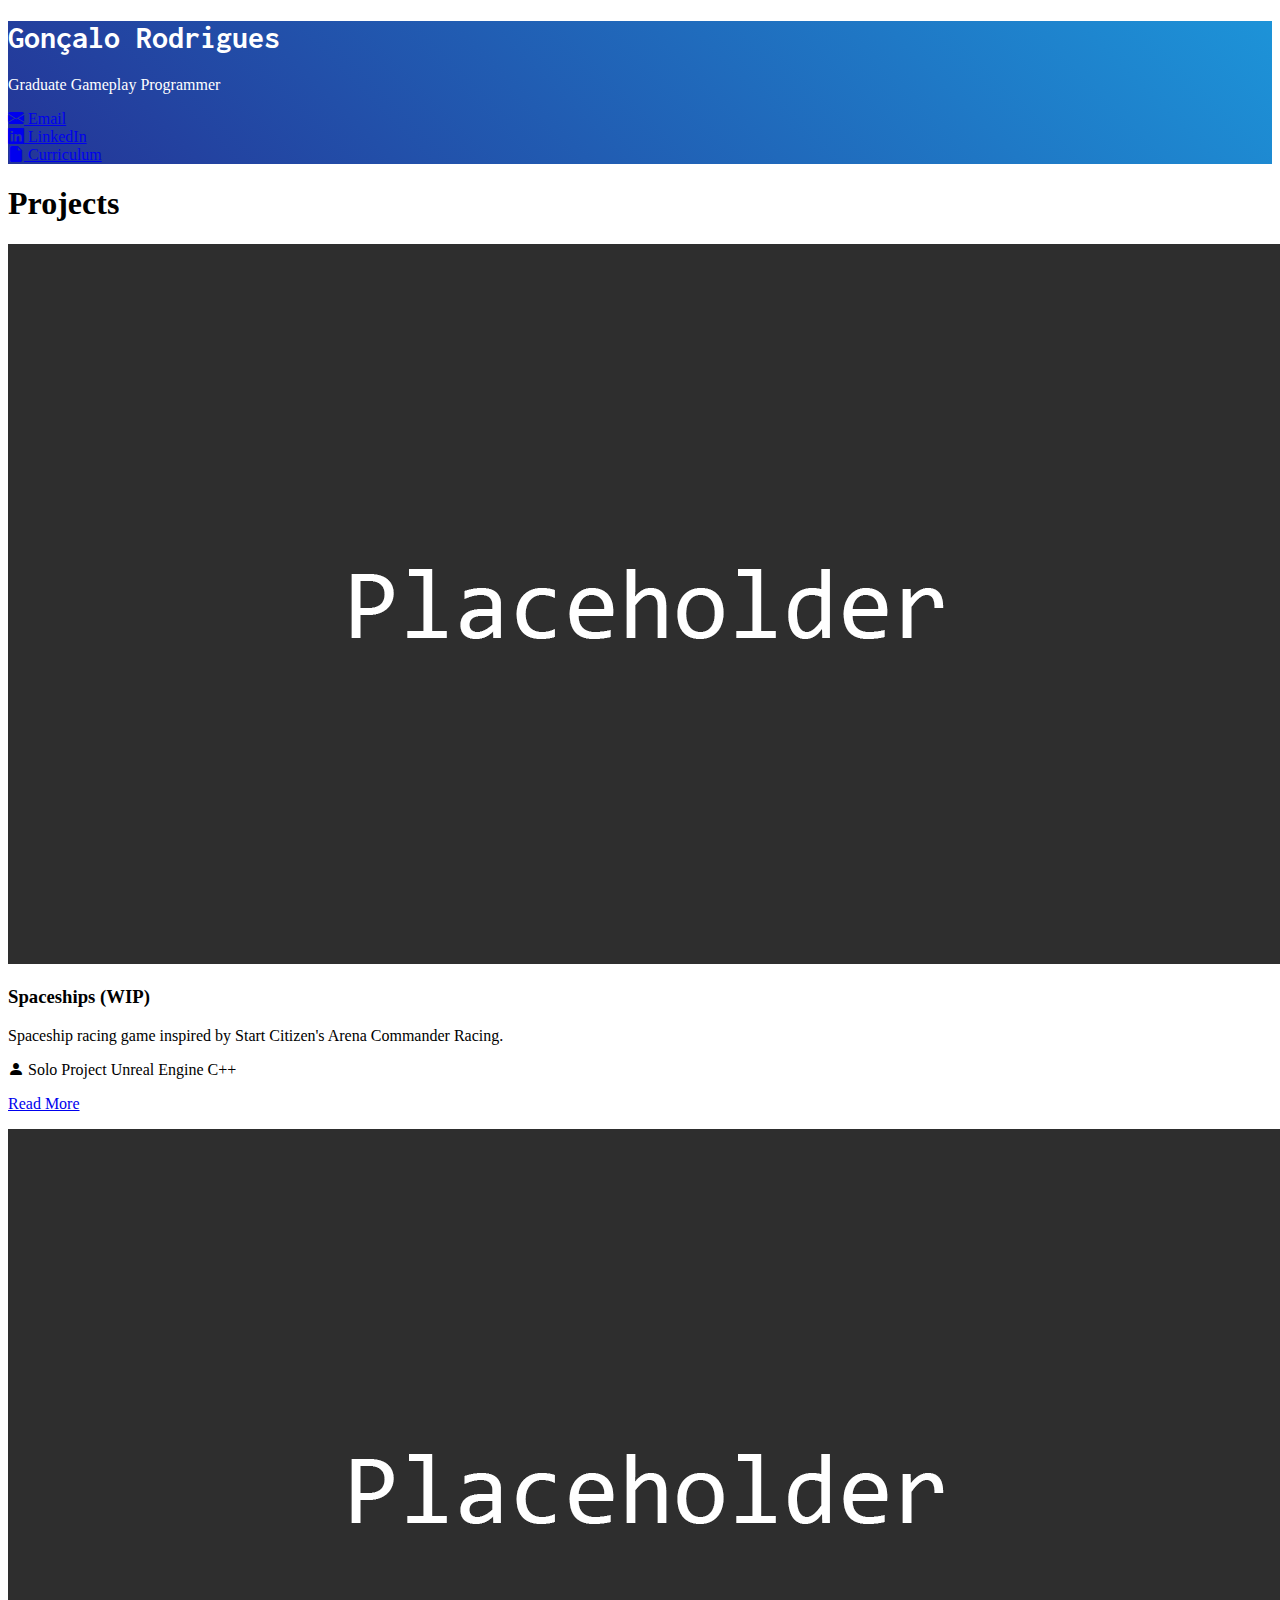
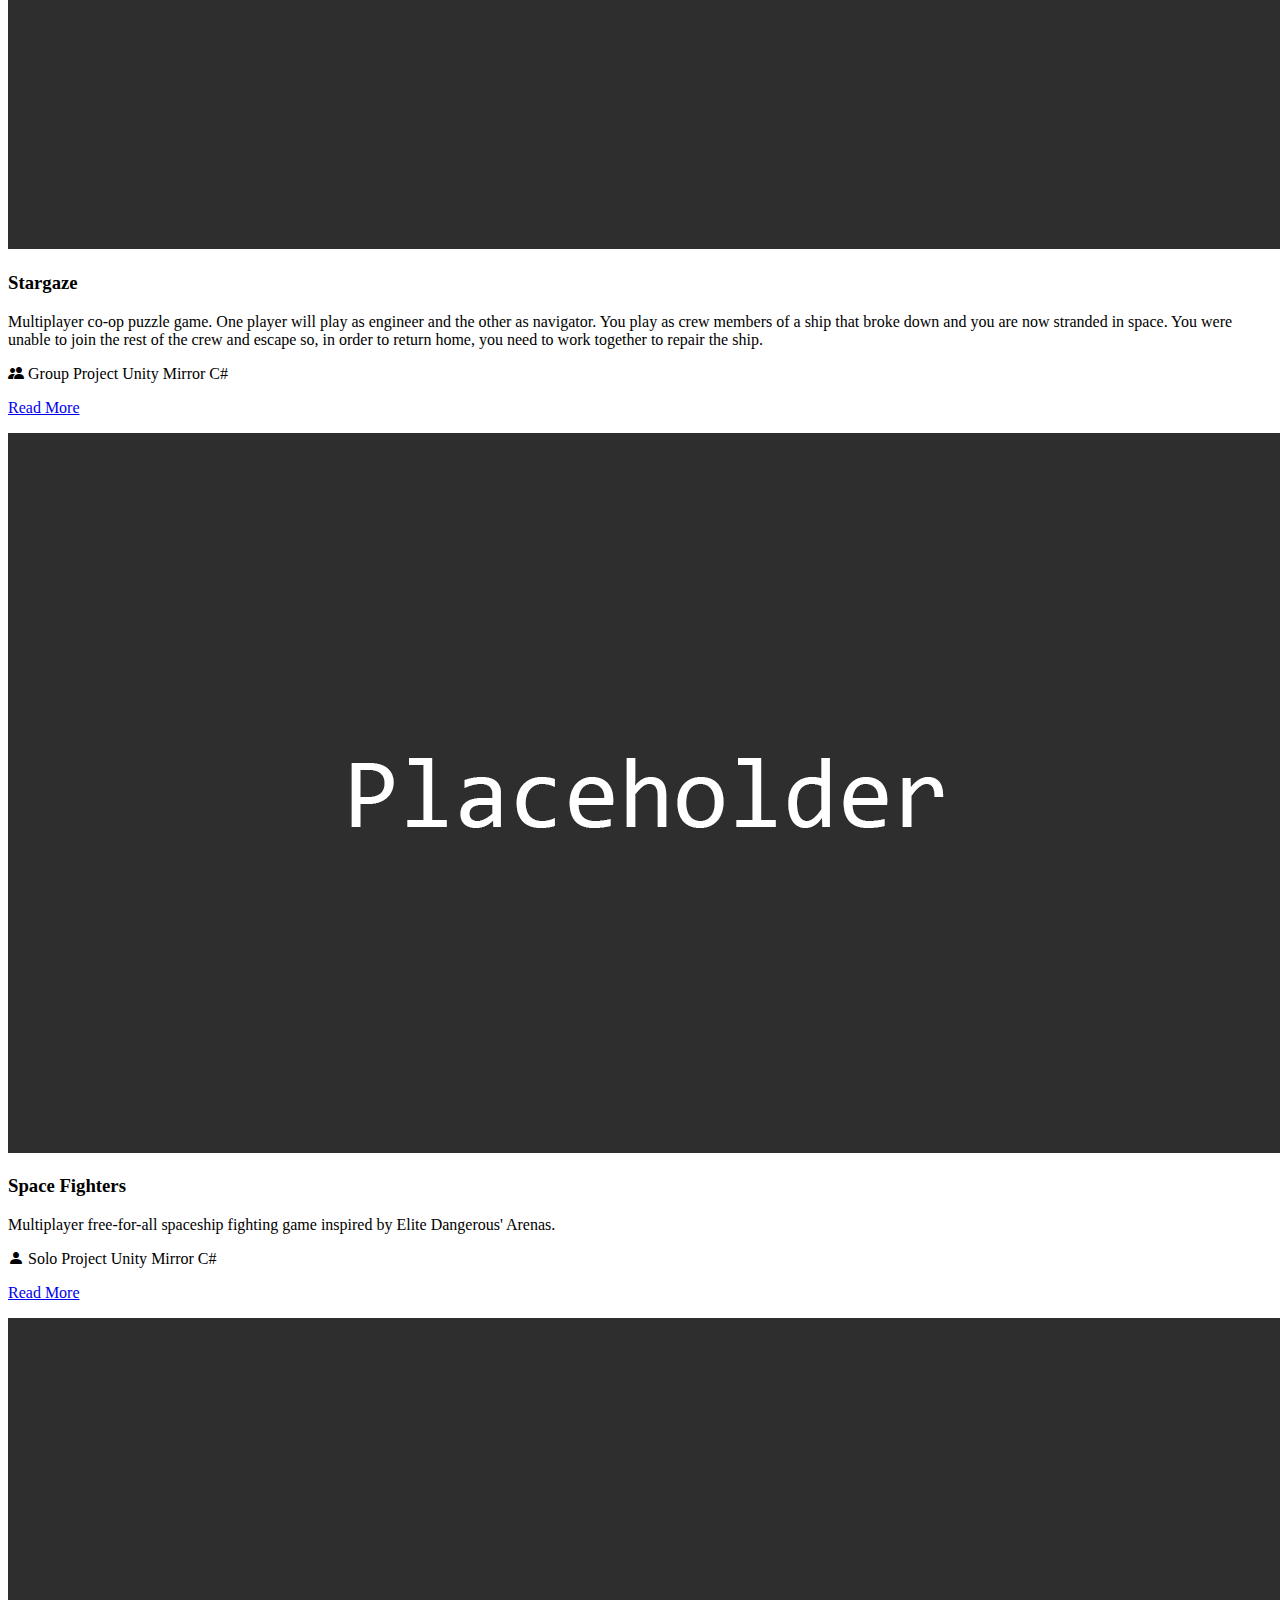
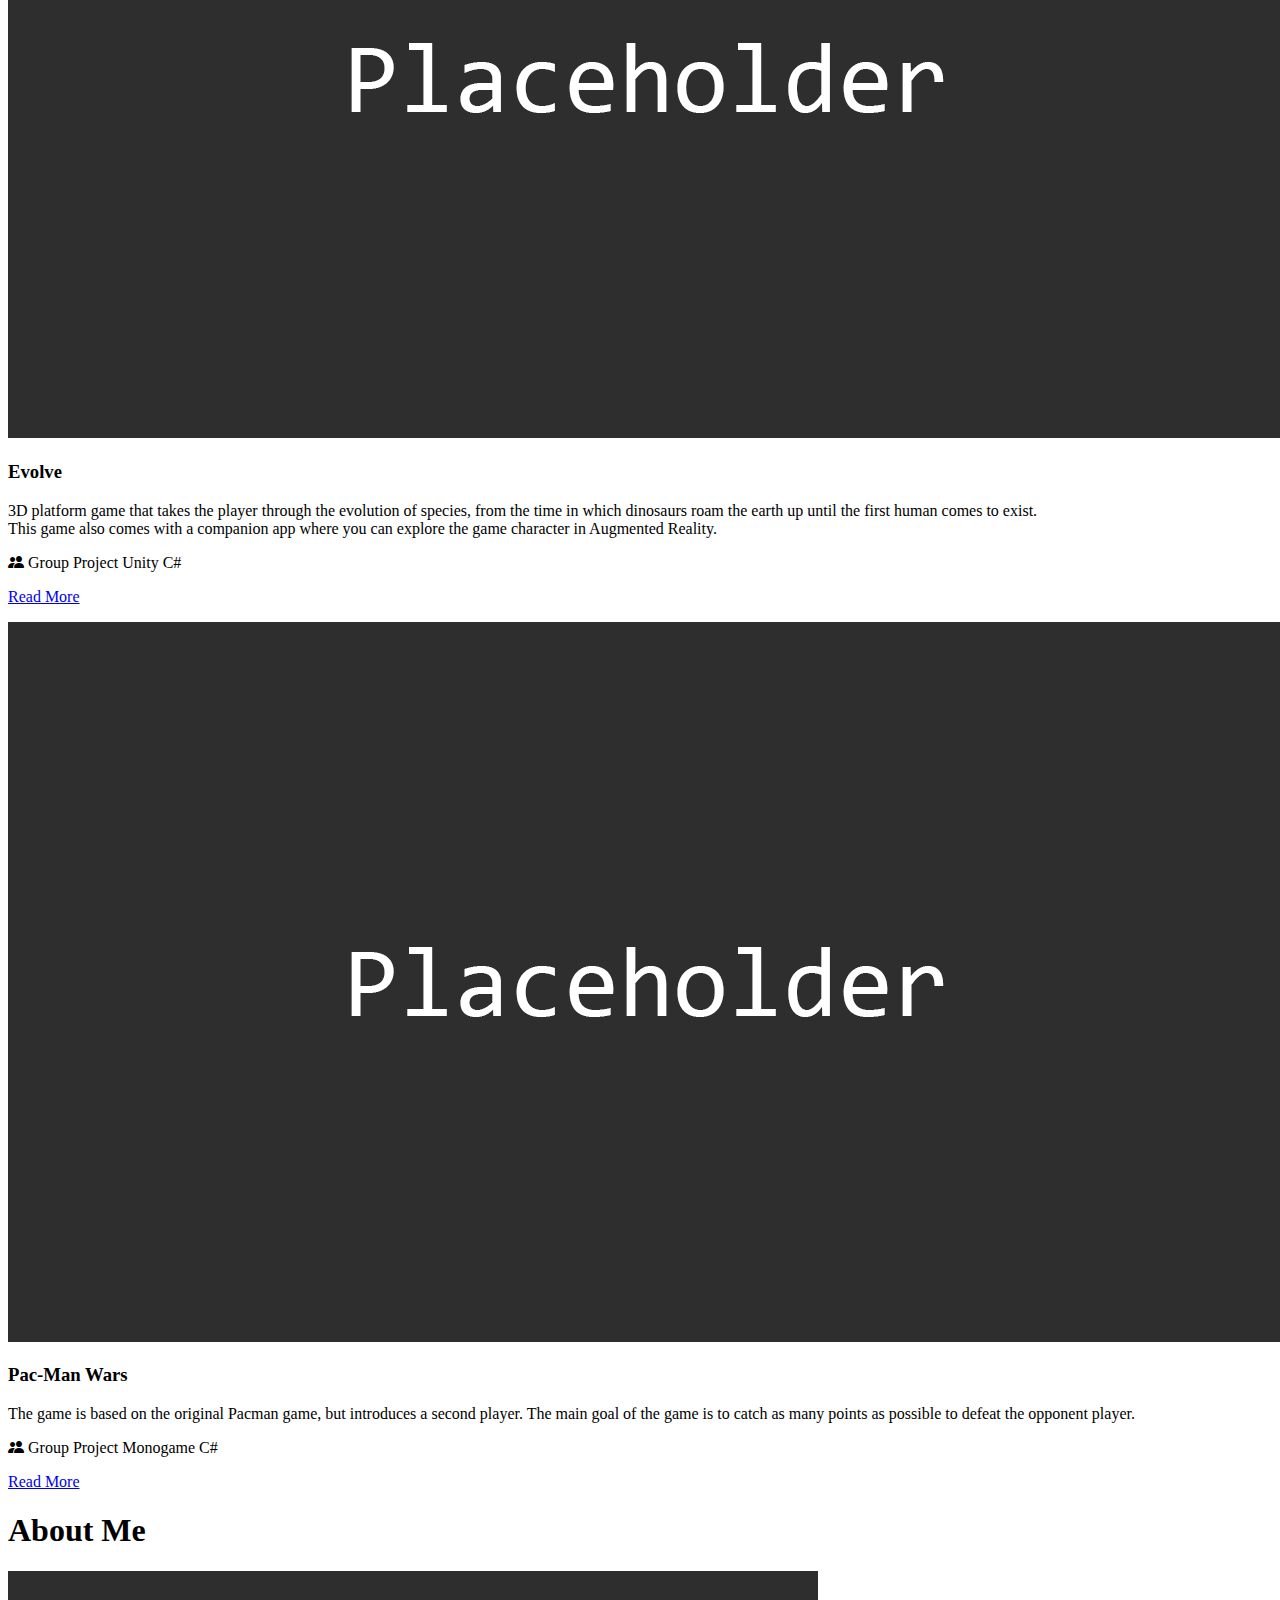
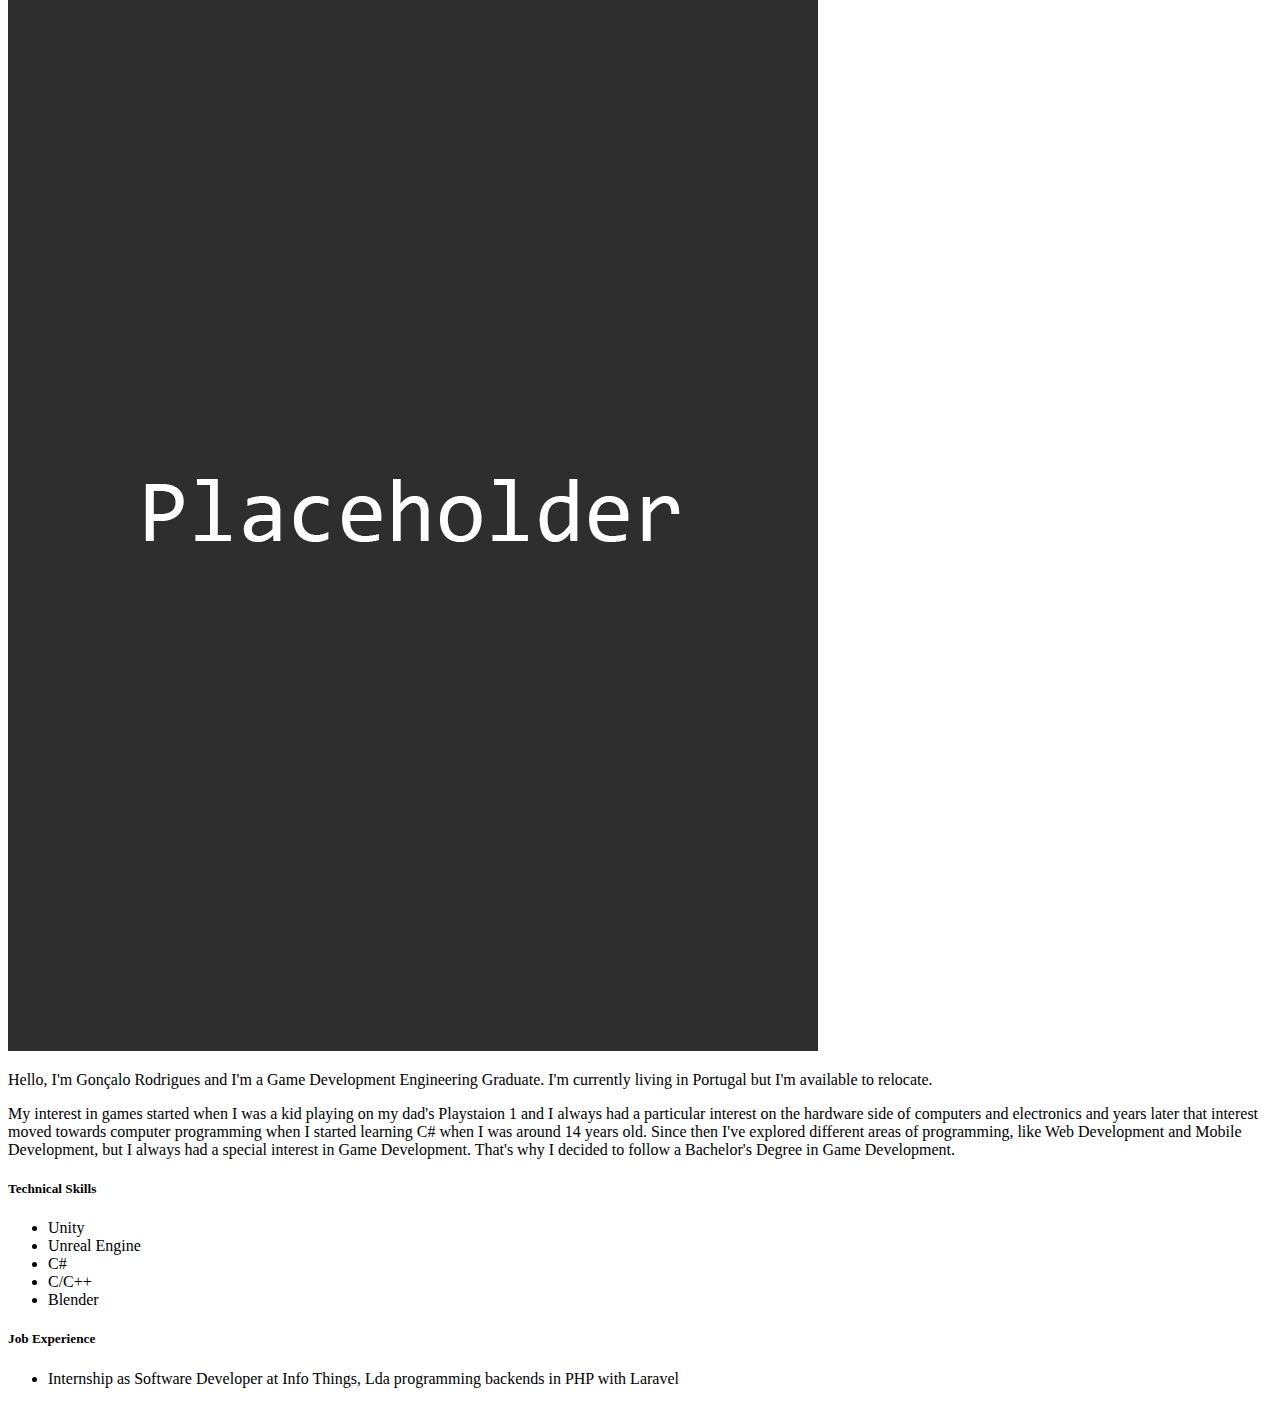
==== index.html @ 1f928579 "Yes" ====
<!doctype html>
<html lang="en">

  <head>

    <meta charset="utf-8">
    <meta name="viewport" content="width=device-width, initial-scale=1">

    <link href="https://cdn.jsdelivr.net/npm/bootstrap@5.2.1/dist/css/bootstrap.min.css" rel="stylesheet" integrity="sha384-iYQeCzEYFbKjA/T2uDLTpkwGzCiq6soy8tYaI1GyVh/UjpbCx/TYkiZhlZB6+fzT" crossorigin="anonymous">

    <link rel="stylesheet" href="style.css">

    <link rel="stylesheet" href="https://cdn.jsdelivr.net/npm/bootstrap-icons@1.9.1/font/bootstrap-icons.css">

    <title>Gonçalo Rodrigues - Portfolio</title>

  </head>

  <body>

    <div class="bg-custom-gradient py-5">
      <div class="container">

        <div class="row text-center">

          <h1 class="display-3" style="color: white;">Gonçalo Rodrigues</h1>

          <p class="fw-light fs-5 mt-4" style="color: white;">Graduate Gameplay Programmer</p>

        </div>

        <div class="row justify-content-center gy-3 mt-4">

          <div class="col-5 col-lg-2 d-grid">
            <a class="btn btn-outline-light" href="mailto:goncalorod@outlook.pt" target="_blank"><i class="bi bi-envelope-fill"></i> Email</a>
          </div>

          <div class="col-5 col-lg-2 d-grid">
            <a class="btn btn-outline-light" href="https://www.linkedin.com/in/gon%C3%A7alo-rodrigues-6b0638193/" target="_blank"><i class="bi bi-linkedin"></i> LinkedIn</a>
          </div>
          
          <div class="col-5 col-lg-2 d-grid">
            <a class="btn btn-outline-light" href="https://cv.goncalorod.pt" target="_blank"><i class="bi bi-file-earmark-fill"></i> Curriculum</a>
          </div>

        </div>

      </div><!-- .container -->
    </div><!-- #top-banner -->

    <div class="pt-5">

      <h1 class="text-center">Projects</h1>

      <div class="container">

        <div class="row justify-content-center mt-5">

          <!-- Spaceships -->
          <div class="col-11 col-lg-10 py-3">

            <div class="card mb-3">
              <div class="row g-0">

                <div class="col-md-5">
                  <img src="res/ProjectThumbnailPlaceholder.png" class="img-fluid">
                </div>

                <div class="col-md-7">
                  <div class="card-body">

                    <h3 class="card-title">Spaceships (WIP)</h3>
                    
                    <p class="card-text">
                      Spaceship racing game inspired by Start Citizen's Arena Commander Racing.
                    </p>

                    <span class="badge rounded-pill text-bg-dark"><i class="bi bi-person-fill"></i> Solo Project</span>
                    <span class="badge rounded-pill text-bg-dark">Unreal Engine</span>
                    <span class="badge rounded-pill text-bg-dark">C++</span>
                    
                    <p class="text-end mb-0">
                      <a href="projects/spaceships.html" class="card-link">Read More</a>
                    </p>

                  </div>
                </div>

              </div><!-- .row .g-0 -->
            </div><!-- .card .mb-3 -->
  
          </div> <!-- Spaceships -->

          <!-- Stargaze -->
          <div class="col-11 col-lg-10 py-3">

            <div class="card mb-3">
              <div class="row g-0">

                <div class="col-md-5">
                  <img src="res/ProjectThumbnailPlaceholder.png" class="img-fluid">
                </div>

                <div class="col-md-7">
                  <div class="card-body">

                    <h3 class="card-title">Stargaze</h3>
                    
                    <p class="card-text">
                      Multiplayer co-op puzzle game. One player will play as engineer and the other as navigator. 
                      You play as crew members of a ship that broke down and you are now stranded in space. 
                      You were unable to join the rest of the crew and escape so, in order to return home, 
                      you need to work together to repair the ship.
                    </p>

                    <span class="badge rounded-pill text-bg-dark"><i class="bi bi-people-fill"></i> Group Project</span>
                    <span class="badge rounded-pill text-bg-dark">Unity</span>
                    <span class="badge rounded-pill text-bg-dark">Mirror</span>
                    <span class="badge rounded-pill text-bg-dark">C#</span>
                    
                    <p class="text-end mb-0">
                      <a href="projects/stargaze.html" class="card-link">Read More</a>
                    </p>

                  </div>
                </div>

              </div><!-- .row .g-0 -->
            </div><!-- .card .mb-3 -->
  
          </div> <!-- Stargaze -->

          <!-- Space Fighters -->
          <div class="col-11 col-lg-10 py-3">

            <div class="card mb-3">
              <div class="row g-0">

                <div class="col-md-5">
                  <img src="res/ProjectThumbnailPlaceholder.png" class="img-fluid">
                </div>

                <div class="col-md-7">
                  <div class="card-body">

                    <h3 class="card-title">Space Fighters</h3>
                    
                    <p class="card-text">
                      Multiplayer free-for-all spaceship fighting game inspired by Elite Dangerous' Arenas.
                    </p>

                    <span class="badge rounded-pill text-bg-dark"><i class="bi bi-person-fill"></i> Solo Project</span>
                    <span class="badge rounded-pill text-bg-dark">Unity</span>
                    <span class="badge rounded-pill text-bg-dark">Mirror</span>
                    <span class="badge rounded-pill text-bg-dark">C#</span>
                    
                    <p class="text-end mb-0">
                      <a href="projects/space-fighters.html" class="card-link">Read More</a>
                    </p>

                  </div>
                </div>

              </div><!-- .row .g-0 -->
            </div><!-- .card .mb-3 -->
  
          </div> <!-- Space Fighters -->

          <!-- Evolve -->
          <div class="col-11 col-lg-10 py-3">

            <div class="card mb-3">
              <div class="row g-0">

                <div class="col-md-5">
                  <img src="res/ProjectThumbnailPlaceholder.png" class="img-fluid">
                </div>

                <div class="col-md-7">
                  <div class="card-body">

                    <h3 class="card-title">Evolve</h3>
                    
                    <p class="card-text">
                      3D platform game that takes the player through the evolution of species, from the time 
                      in which dinosaurs roam the earth up until the first human comes to exist.
                      <br>
                      This game also comes with a companion app where you can explore the game character in 
                      Augmented Reality.
                    </p>

                    <span class="badge rounded-pill text-bg-dark"><i class="bi bi-people-fill"></i> Group Project</span>
                    <span class="badge rounded-pill text-bg-dark">Unity</span>
                    <span class="badge rounded-pill text-bg-dark">C#</span>
                    
                    <p class="text-end mb-0">
                      <a href="projects/evolve.html" class="card-link">Read More</a>
                    </p>

                  </div>
                </div>

              </div><!-- .row .g-0 -->
            </div><!-- .card .mb-3 -->
  
          </div> <!-- Evolve -->

          <!-- Pac-Man Wars -->
          <div class="col-11 col-lg-10 py-3">

            <div class="card mb-3">
              <div class="row g-0">

                <div class="col-md-5">
                  <img src="res/ProjectThumbnailPlaceholder.png" class="img-fluid">
                </div>

                <div class="col-md-7">
                  <div class="card-body">

                    <h3 class="card-title">Pac-Man Wars</h3>
                    
                    <p class="card-text">
                      The game is based on the original Pacman game, but introduces a second player. The main goal 
                      of the game is to catch as many points as possible to defeat the opponent player.
                    </p>

                    <span class="badge rounded-pill text-bg-dark"><i class="bi bi-people-fill"></i> Group Project</span>
                    <span class="badge rounded-pill text-bg-dark">Monogame</span>
                    <span class="badge rounded-pill text-bg-dark">C#</span>
                    
                    <p class="text-end mb-0">
                      <a href="projects/pac-man-wars.html" class="card-link">Read More</a>
                    </p>

                  </div>
                </div>

              </div><!-- .row .g-0 -->
            </div><!-- .card .mb-3 -->
  
          </div> <!-- Pac-Man Wars -->

        </div><!-- .row .justify-content-center .mt-5 -->

      </div><!-- .container -->

    </div><!-- .pt-5 -->

    <div class="py-5">

      <h1 class="text-center">About Me</h1>

      <div class="container pt-4">
        <div class="row justify-content-center">

          <div class="col-6 col-md-2">
            <img src="res/ProfilePicPlaceholder.png" class="img-fluid">
          </div>

          <div class="col-11 col-md-10 mt-5 mt-md-0">

            <p class="fs-5">
              Hello, I'm Gonçalo Rodrigues and I'm a Game Development Engineering Graduate. I'm currently living in Portugal but I'm 
              available to relocate.
            </p>

            <p class="fs-5">
              My interest in games started when I was a kid playing on my dad's Playstaion 1 and I always had a particular interest on the 
              hardware side of computers and electronics and years later that interest moved towards computer programming when I started 
              learning C# when I was around 14 years old. Since then I've explored different areas of programming, like Web Development 
              and Mobile Development, but I always had a special interest in Game Development. That's why I decided to follow a Bachelor's 
              Degree in Game Development.
            </p>

            <h5>Technical Skills</h5>

            <ul>
              <li>Unity</li>
              <li>Unreal Engine</li>
              <li>C#</li>
              <li>C/C++</li>
              <li>Blender</li>
            </ul>

            <h5>Job Experience</h5>

            <ul>
              <li>Internship as Software Developer at Info Things, Lda programming backends in PHP with Laravel</li>
            </ul>

          </div>

        </div><!-- .row -->
      </div><!-- .container -->

    </div><!-- .py-5 -->

    <script src="https://cdn.jsdelivr.net/npm/@popperjs/core@2.11.6/dist/umd/popper.min.js" integrity="sha384-oBqDVmMz9ATKxIep9tiCxS/Z9fNfEXiDAYTujMAeBAsjFuCZSmKbSSUnQlmh/jp3" crossorigin="anonymous"></script>
    <script src="https://cdn.jsdelivr.net/npm/bootstrap@5.2.1/dist/js/bootstrap.min.js" integrity="sha384-7VPbUDkoPSGFnVtYi0QogXtr74QeVeeIs99Qfg5YCF+TidwNdjvaKZX19NZ/e6oz" crossorigin="anonymous"></script>

  </body>

</html>
---- style.css ----
:root {
  --custom-gradient: linear-gradient(45deg, rgb(36, 53, 151) 0%, rgb(29, 147, 216) 100%);
}

@font-face {
  font-family: 'Inconsolata';
  src: url('res/fonts/Inconsolata.ttf');
}

.bg-custom-gradient {

  background: var(--custom-gradient);
  
}

.display-1,
.display-2,
.display-3,
.display-4,
.display-5,
.display-6 {
  font-family: 'Inconsolata';
}

.btn {
  --bs-btn-border-radius: 0;
  --bs-btn-border-width: 2px;
}

.btn-lg {
  --bs-btn-border-radius: 0;
}

.card {
  --bs-card-border-radius: 0;
  }
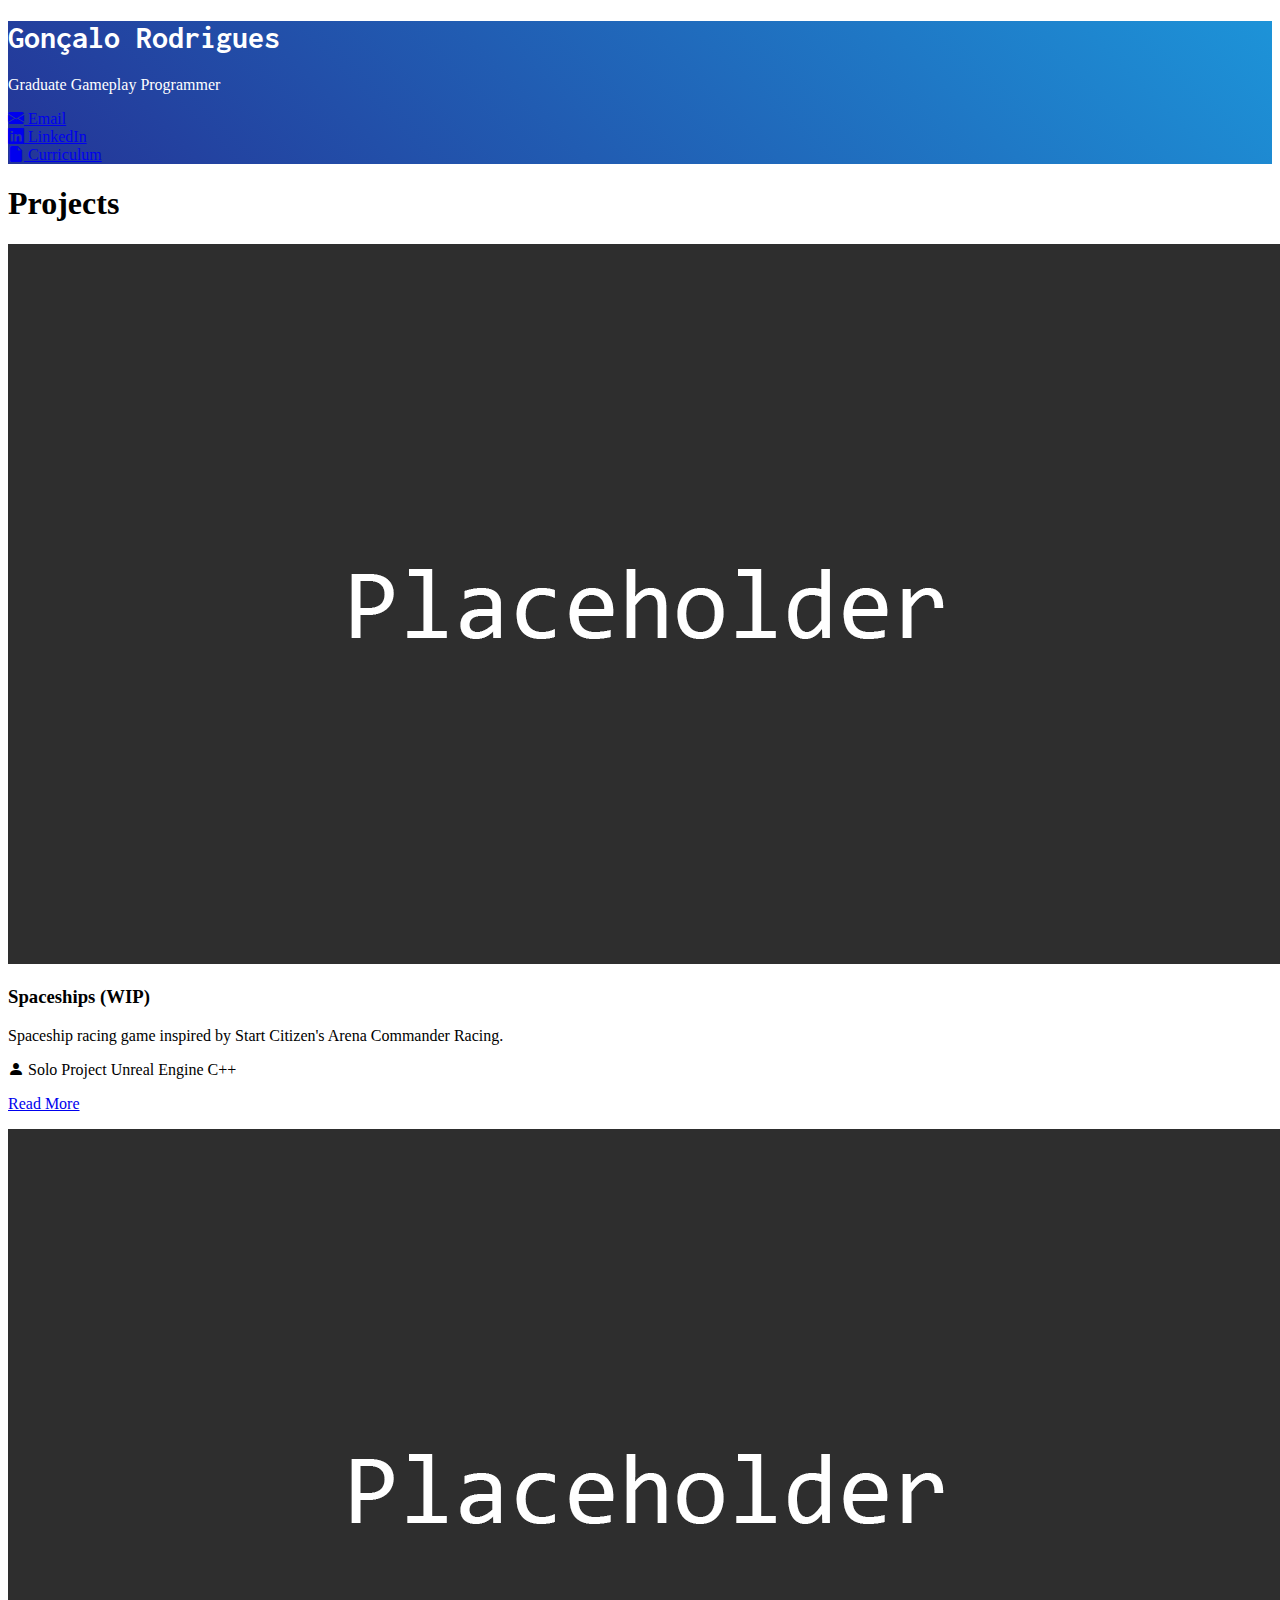
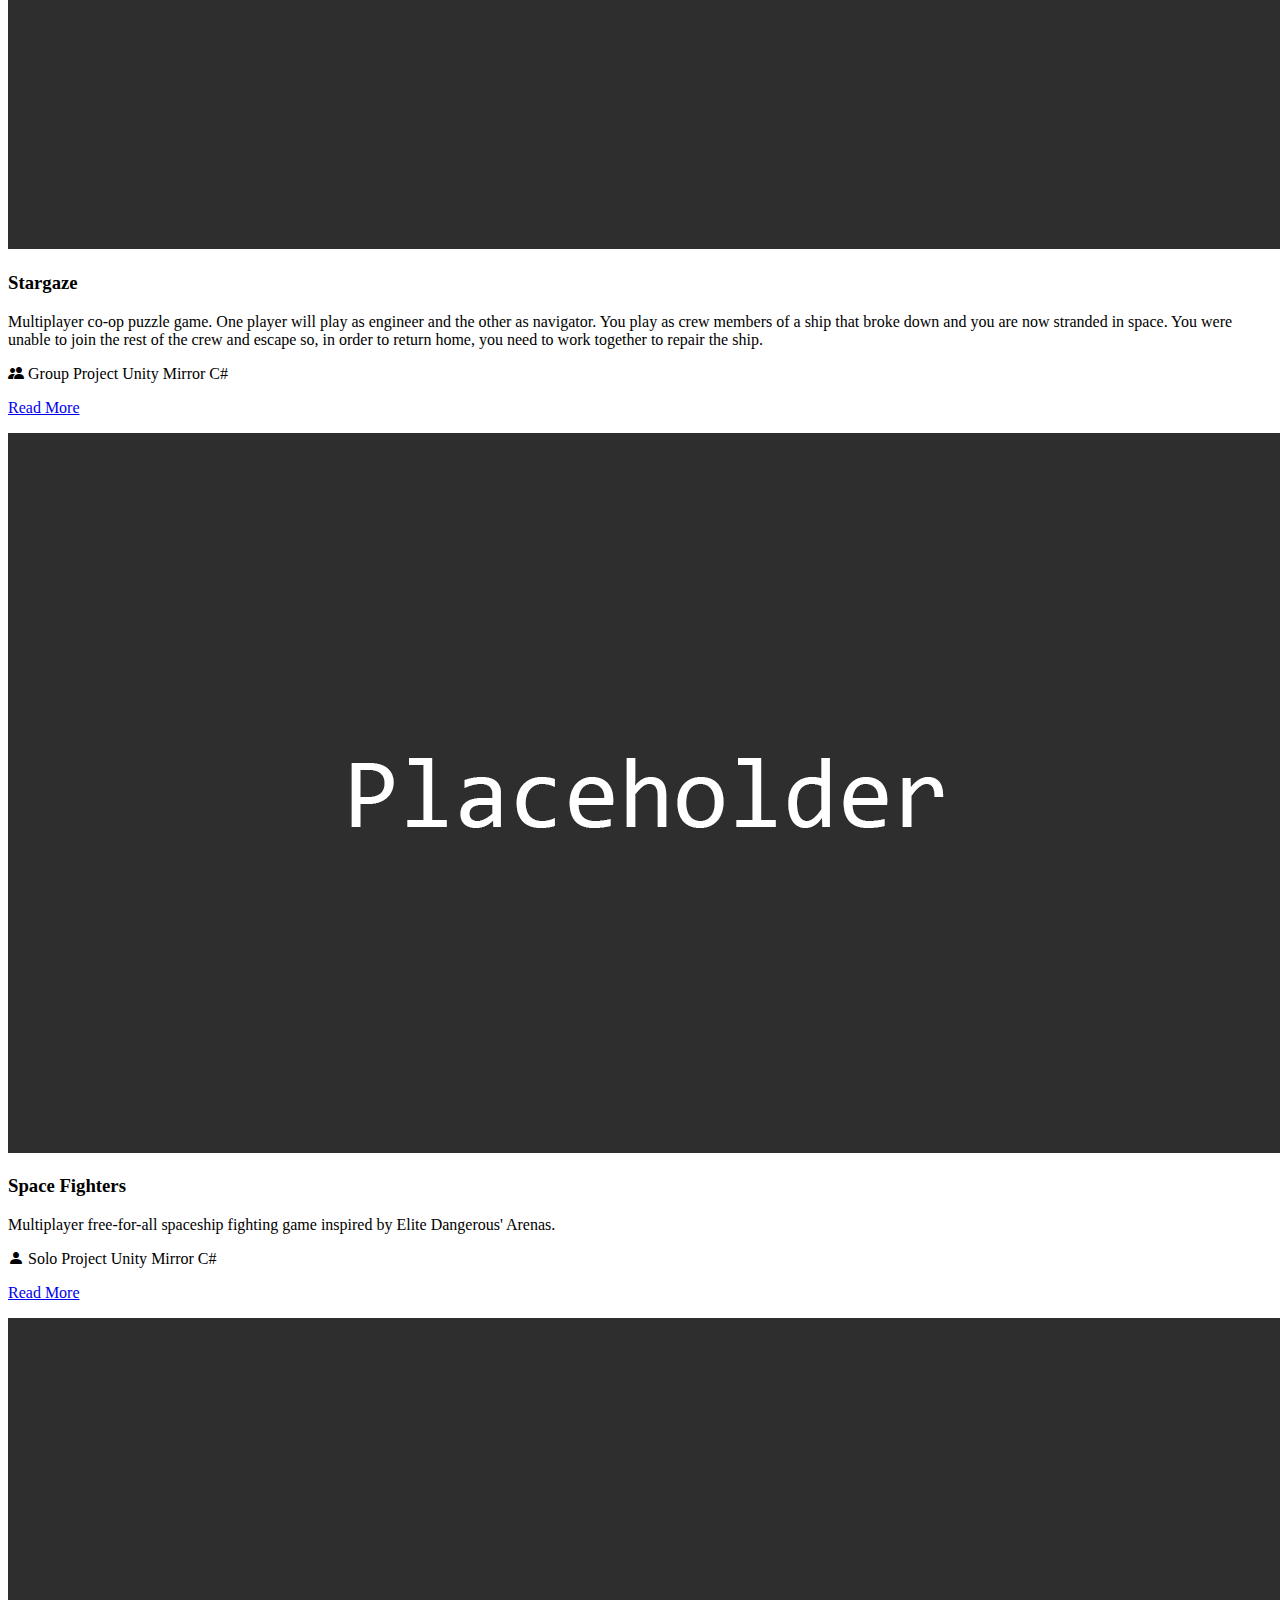
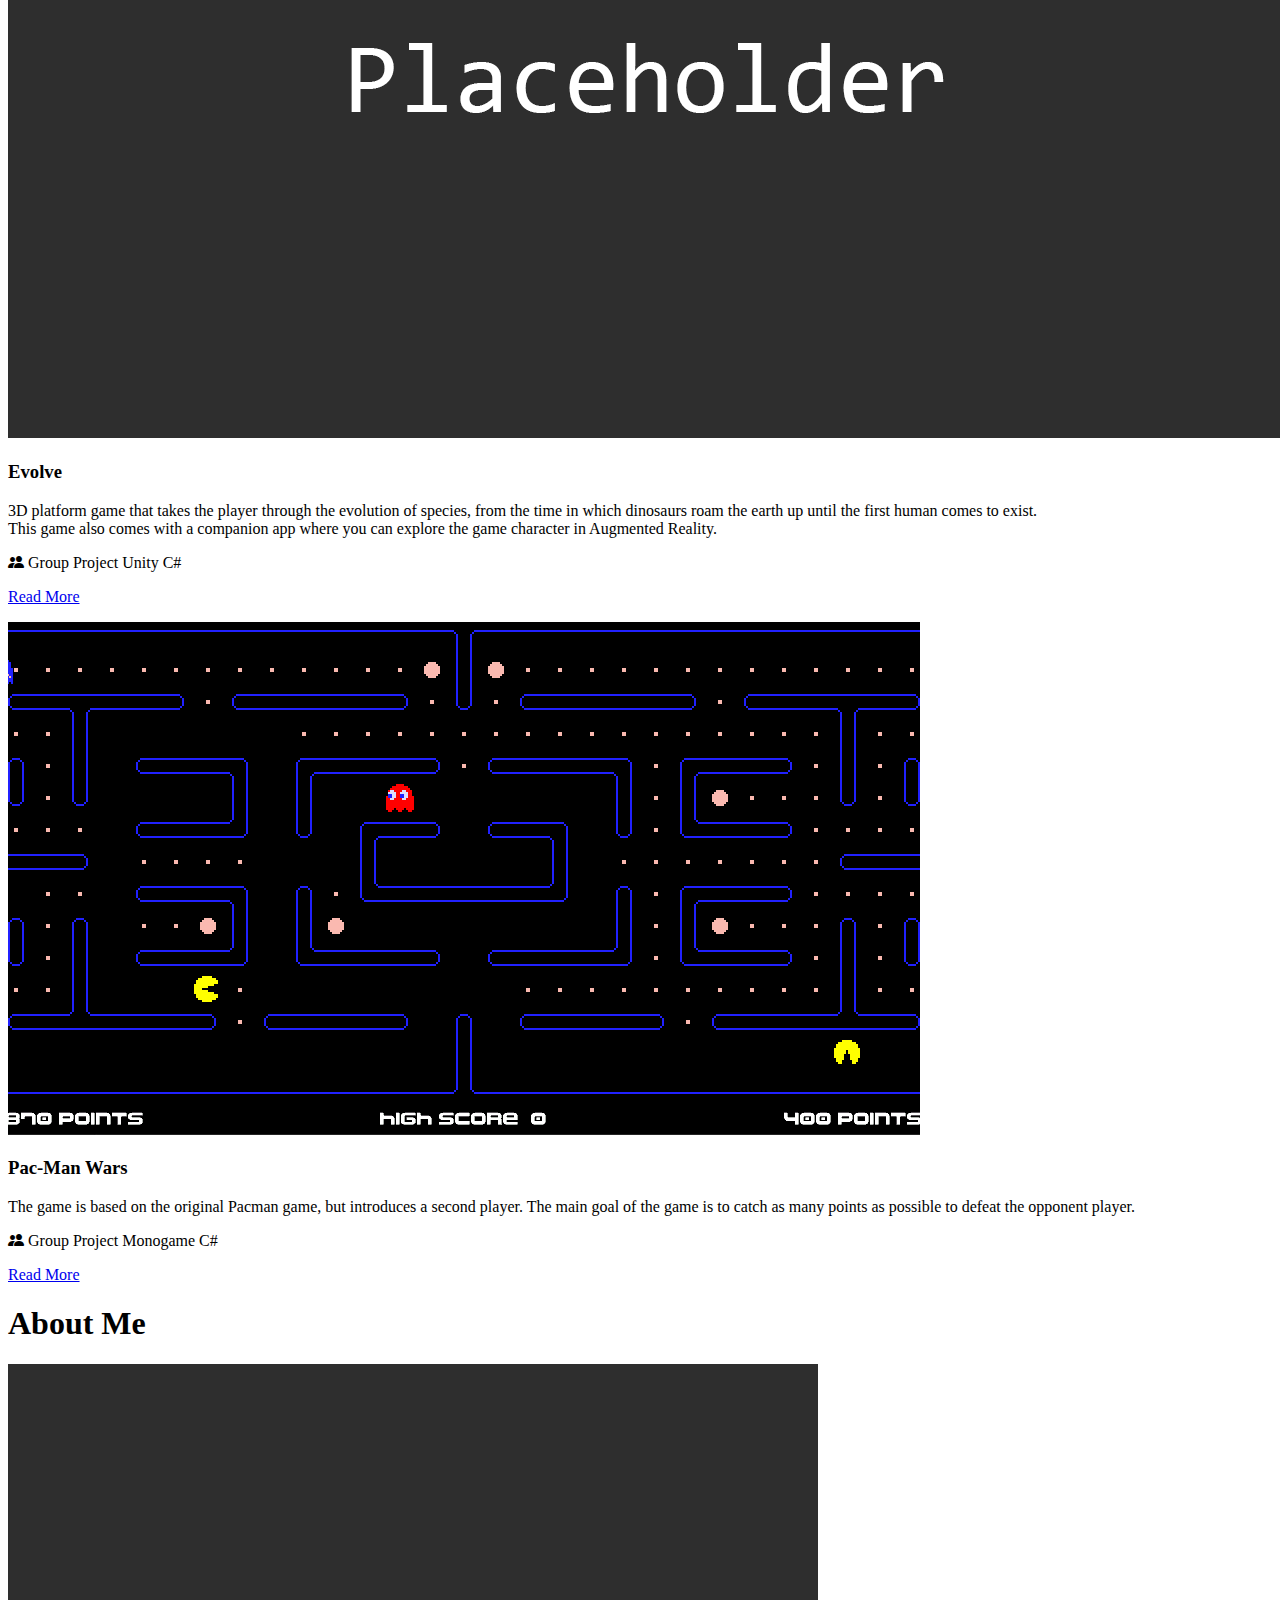
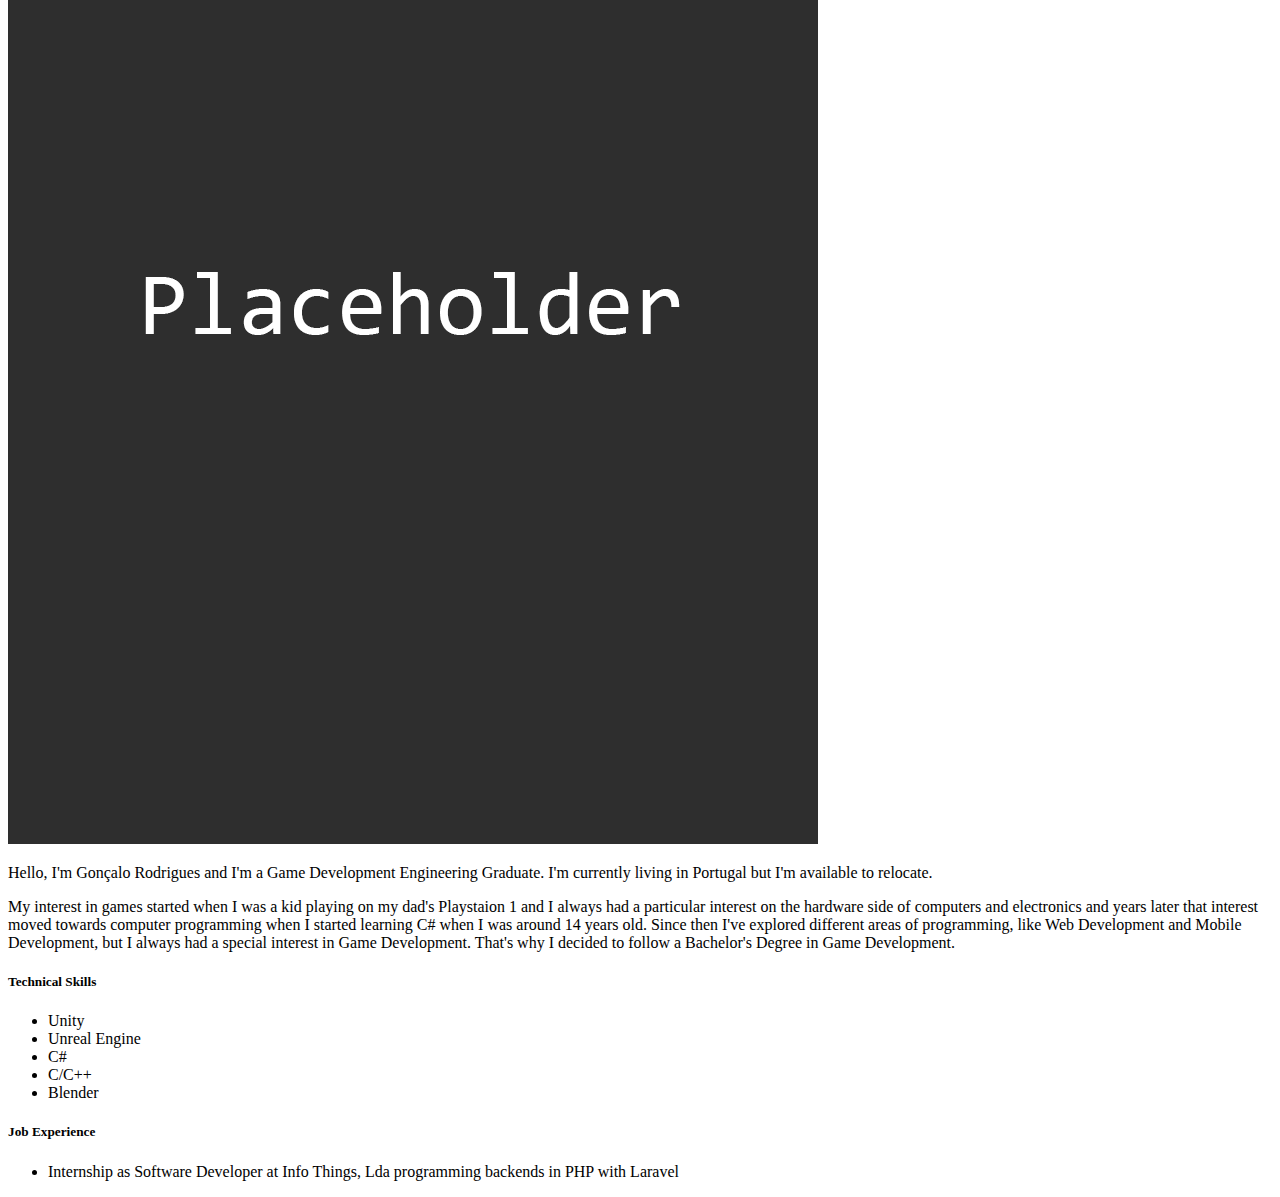
==== commit ac5106e1: "Pac-Man Wars, missing gameplay" ====
--- a/index.html
+++ b/index.html
@@ -212,7 +212,7 @@
               <div class="row g-0">
 
                 <div class="col-md-5">
-                  <img src="res/ProjectThumbnailPlaceholder.png" class="img-fluid">
+                  <img src="res/projects/pac-man-wars/Thumbnail.png" class="img-fluid">
                 </div>
 
                 <div class="col-md-7">
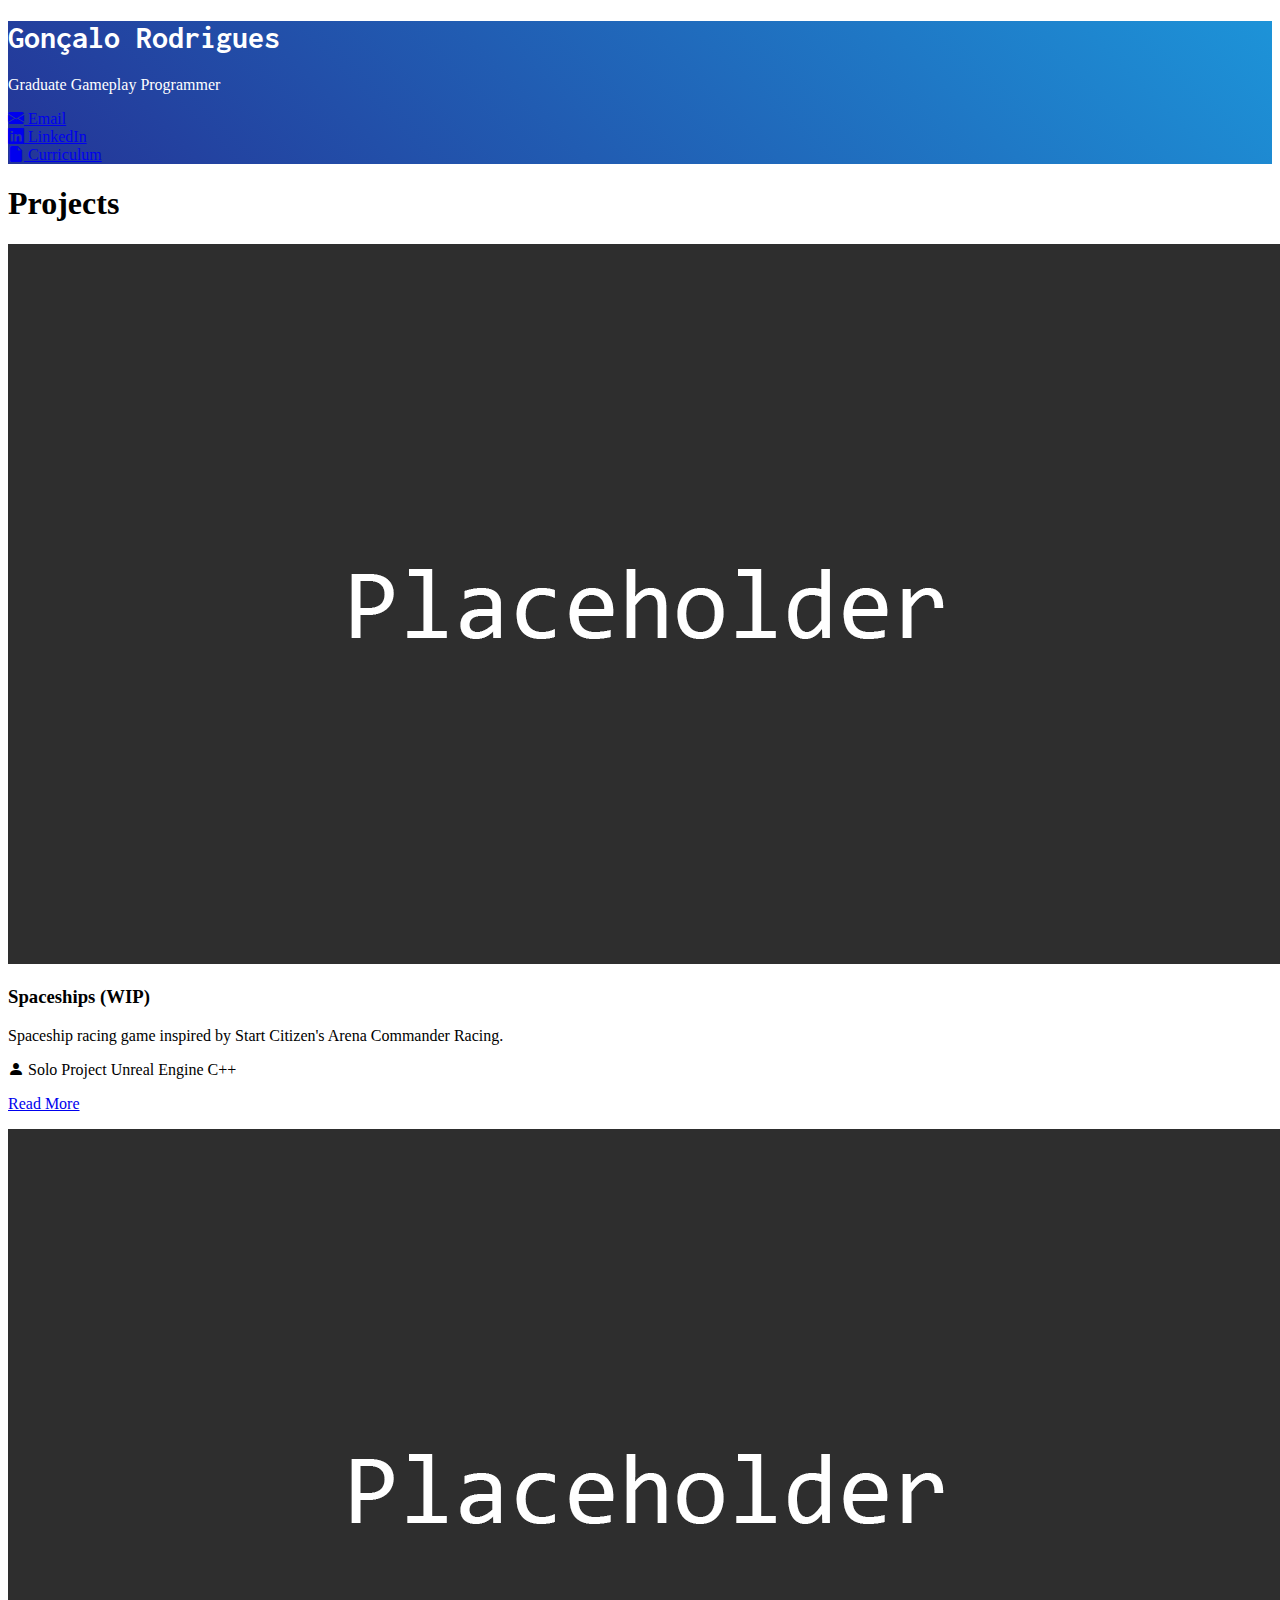
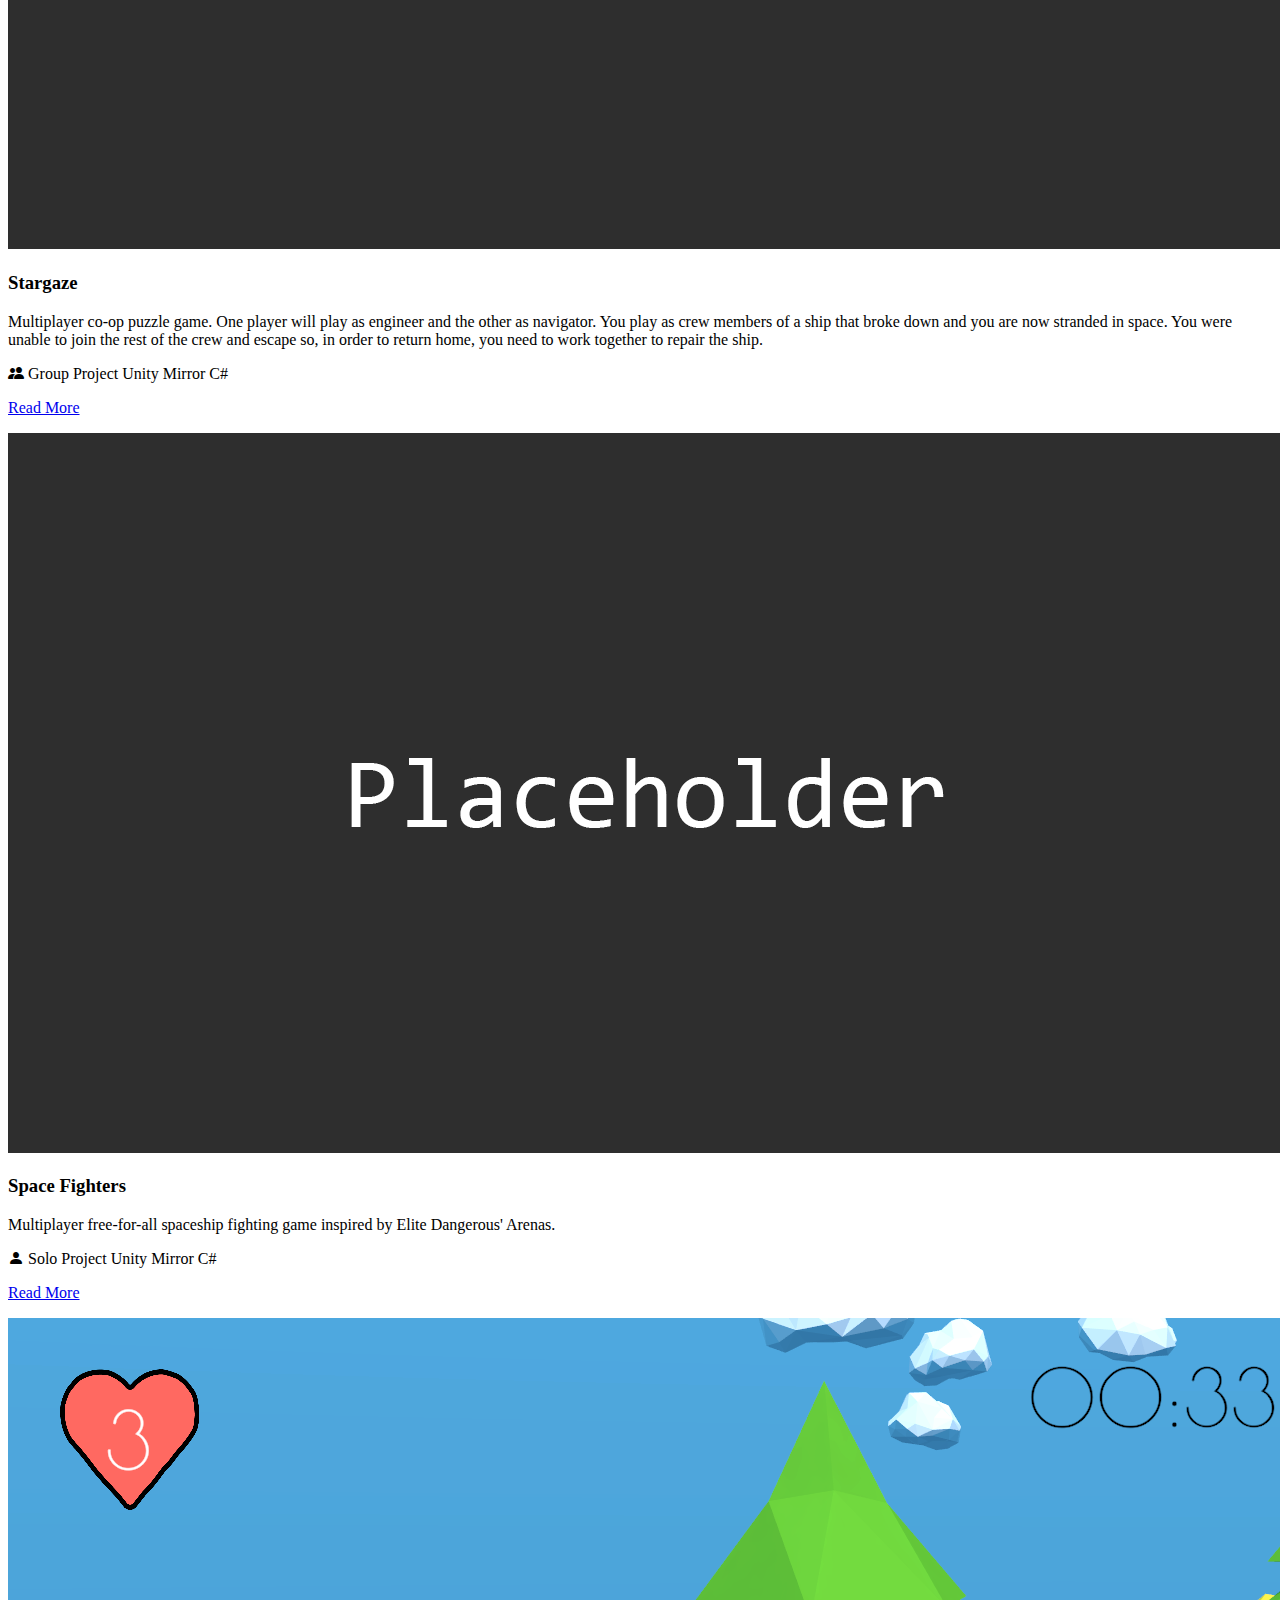
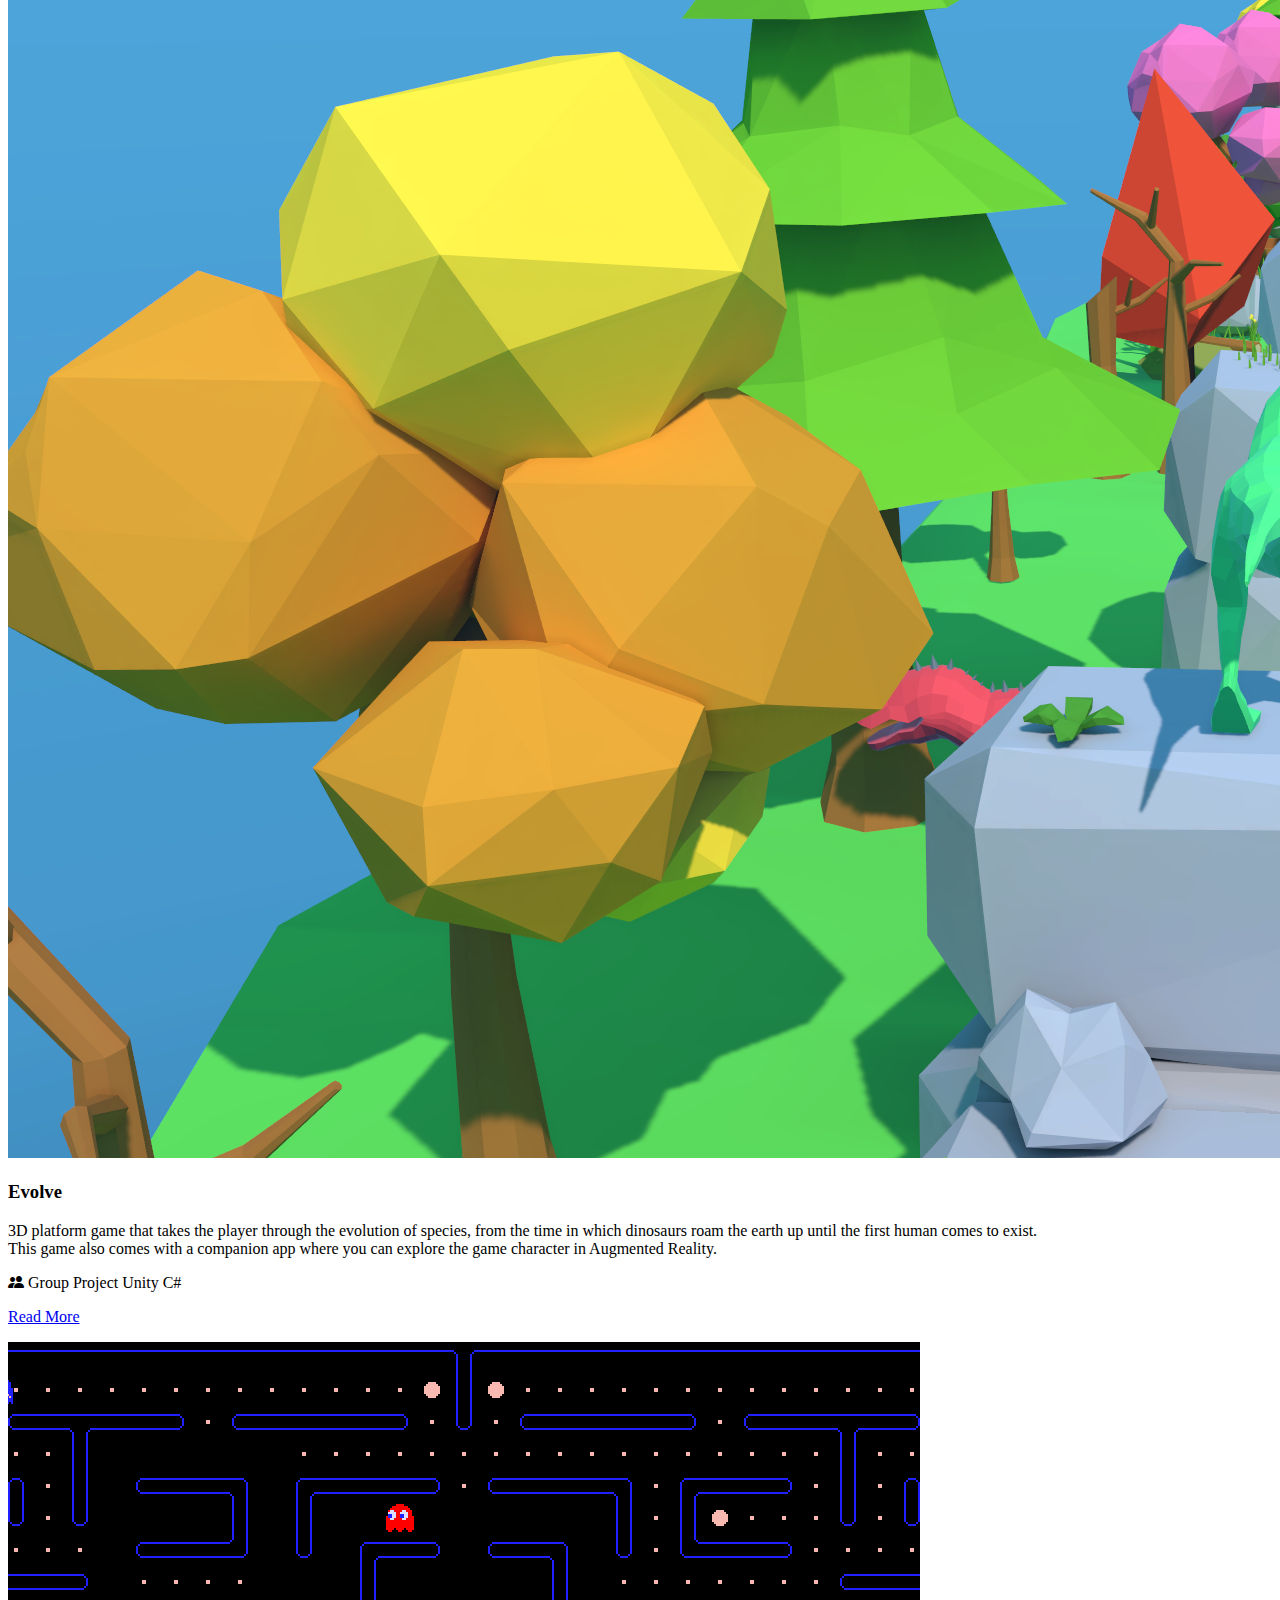
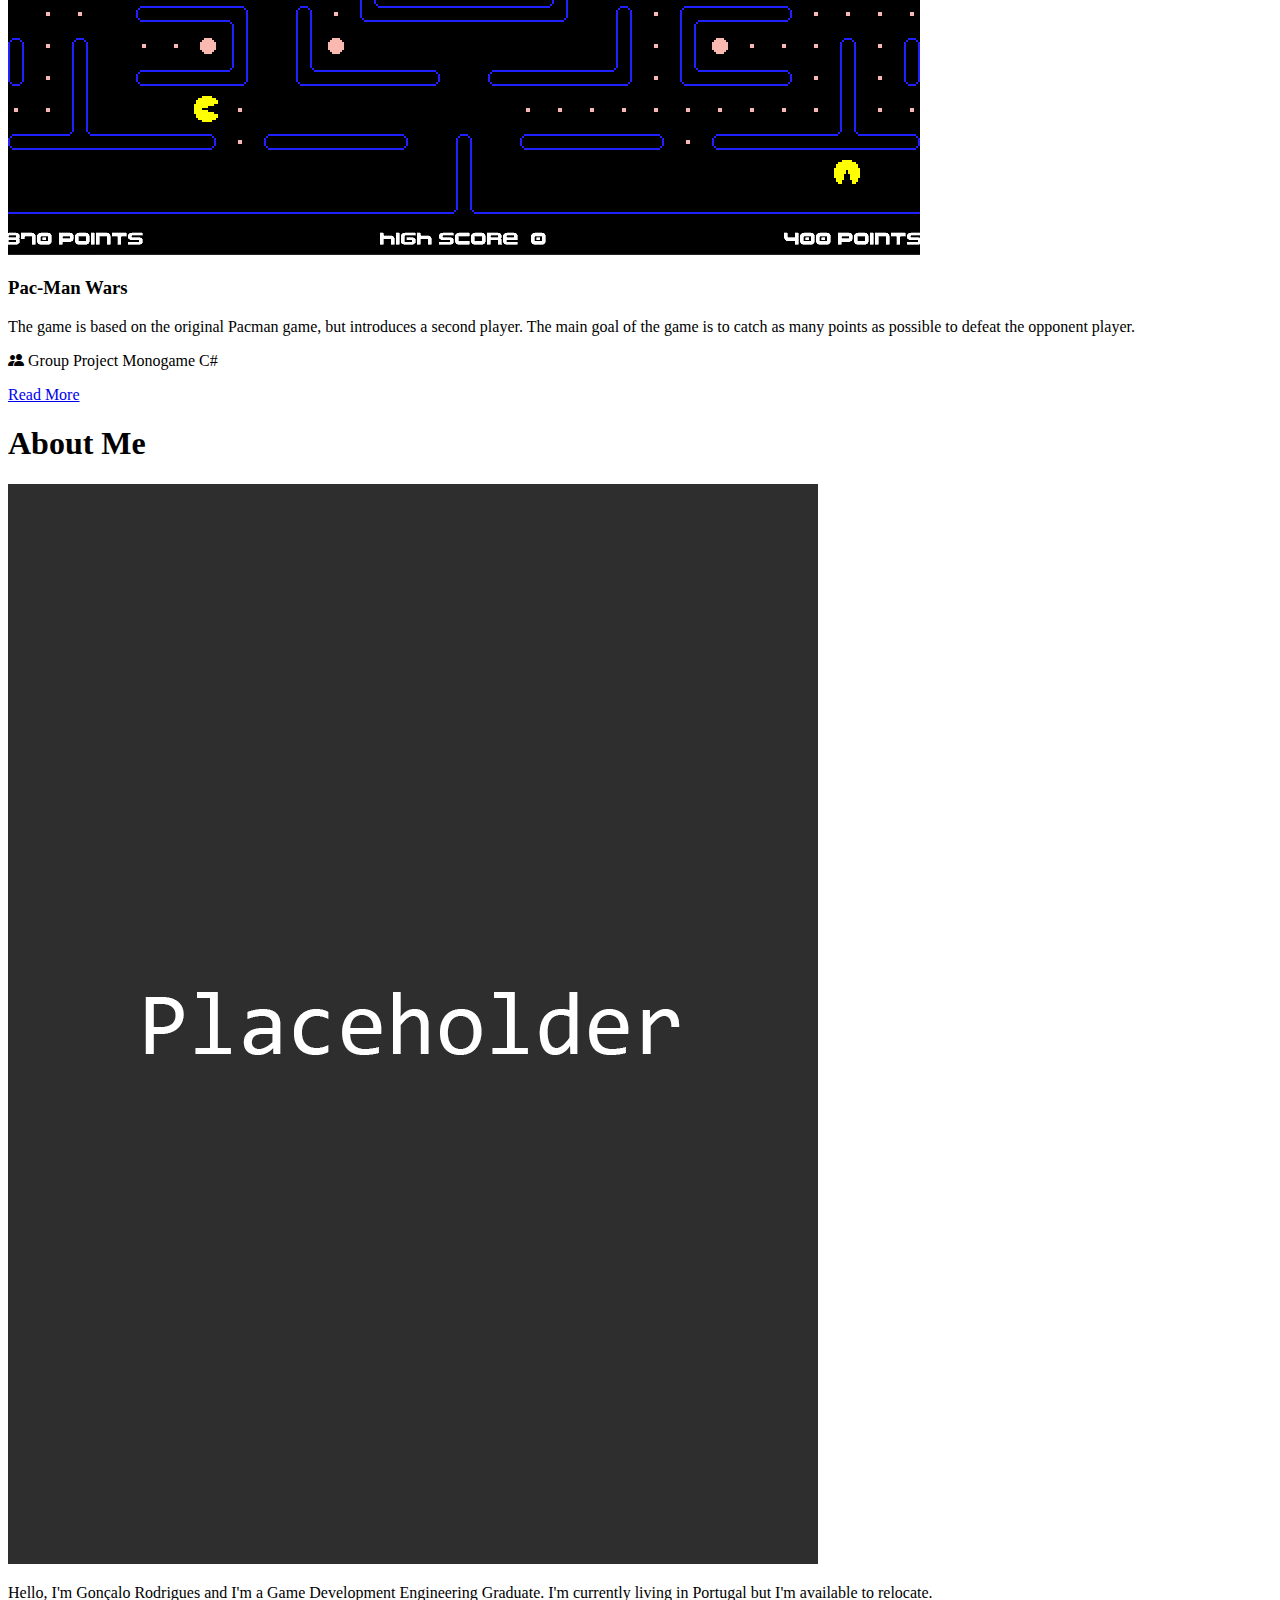
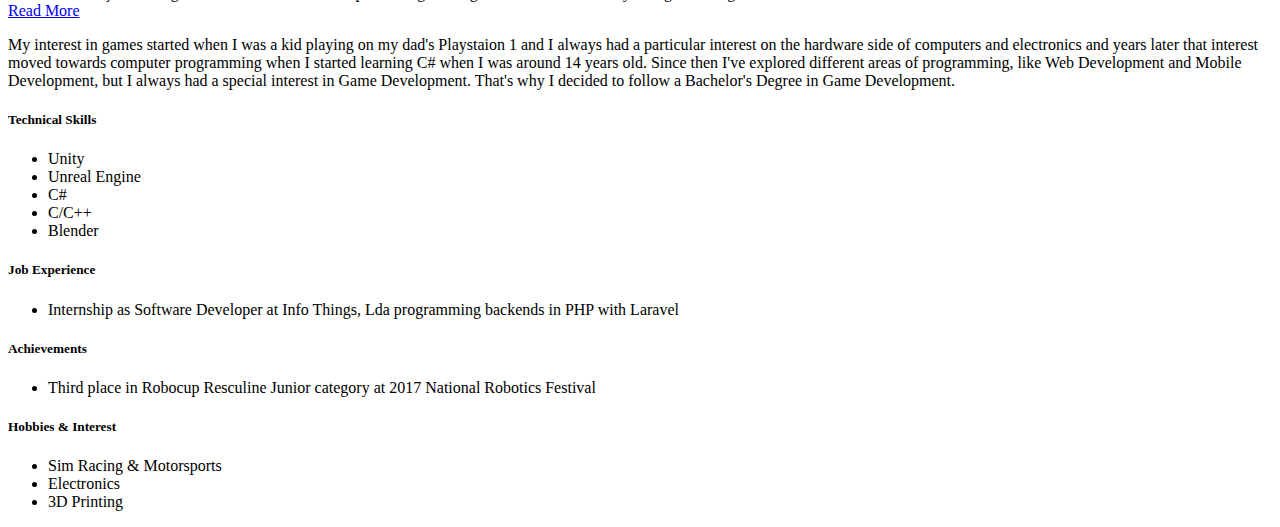
==== commit 7c6e49f4: "yes" ====
--- a/index.html
+++ b/index.html
@@ -173,7 +173,7 @@
               <div class="row g-0">
 
                 <div class="col-md-5">
-                  <img src="res/ProjectThumbnailPlaceholder.png" class="img-fluid">
+                  <img src="res/projects/evolve/Thumbnail.png" class="img-fluid">
                 </div>
 
                 <div class="col-md-7">
@@ -263,15 +263,20 @@
             <p class="fs-5">
               Hello, I'm Gonçalo Rodrigues and I'm a Game Development Engineering Graduate. I'm currently living in Portugal but I'm 
               available to relocate.
+              <br>
+              <a class="fs-6" data-bs-toggle="collapse" href="#about-me-read-more" aria-expanded="false" aria-controls="about-me-read-more">Read More</a>
             </p>
 
-            <p class="fs-5">
-              My interest in games started when I was a kid playing on my dad's Playstaion 1 and I always had a particular interest on the 
-              hardware side of computers and electronics and years later that interest moved towards computer programming when I started 
-              learning C# when I was around 14 years old. Since then I've explored different areas of programming, like Web Development 
-              and Mobile Development, but I always had a special interest in Game Development. That's why I decided to follow a Bachelor's 
-              Degree in Game Development.
-            </p>
+            <div class="collapse" id="about-me-read-more">
+              <p class="fs-5">
+                My interest in games started when I was a kid playing on my dad's Playstaion 1 and I always had a particular interest on the 
+                hardware side of computers and electronics and years later that interest moved towards computer programming when I started 
+                learning C# when I was around 14 years old. Since then I've explored different areas of programming, like Web Development 
+                and Mobile Development, but I always had a special interest in Game Development. That's why I decided to follow a Bachelor's 
+                Degree in Game Development.
+              </p>
+            </div>
+
 
             <h5>Technical Skills</h5>
 
@@ -283,12 +288,29 @@
               <li>Blender</li>
             </ul>
 
+
             <h5>Job Experience</h5>
 
             <ul>
               <li>Internship as Software Developer at Info Things, Lda programming backends in PHP with Laravel</li>
             </ul>
 
+
+            <h5>Achievements</h5>
+
+            <ul>
+              <li>Third place in Robocup Resculine Junior category at 2017 National Robotics Festival</li>
+            </ul>
+
+
+            <h5>Hobbies & Interest</h5>
+
+            <ul>
+              <li>Sim Racing & Motorsports</li>
+              <li>Electronics</li>
+              <li>3D Printing</li>
+            </ul>
+
           </div>
 
         </div><!-- .row -->
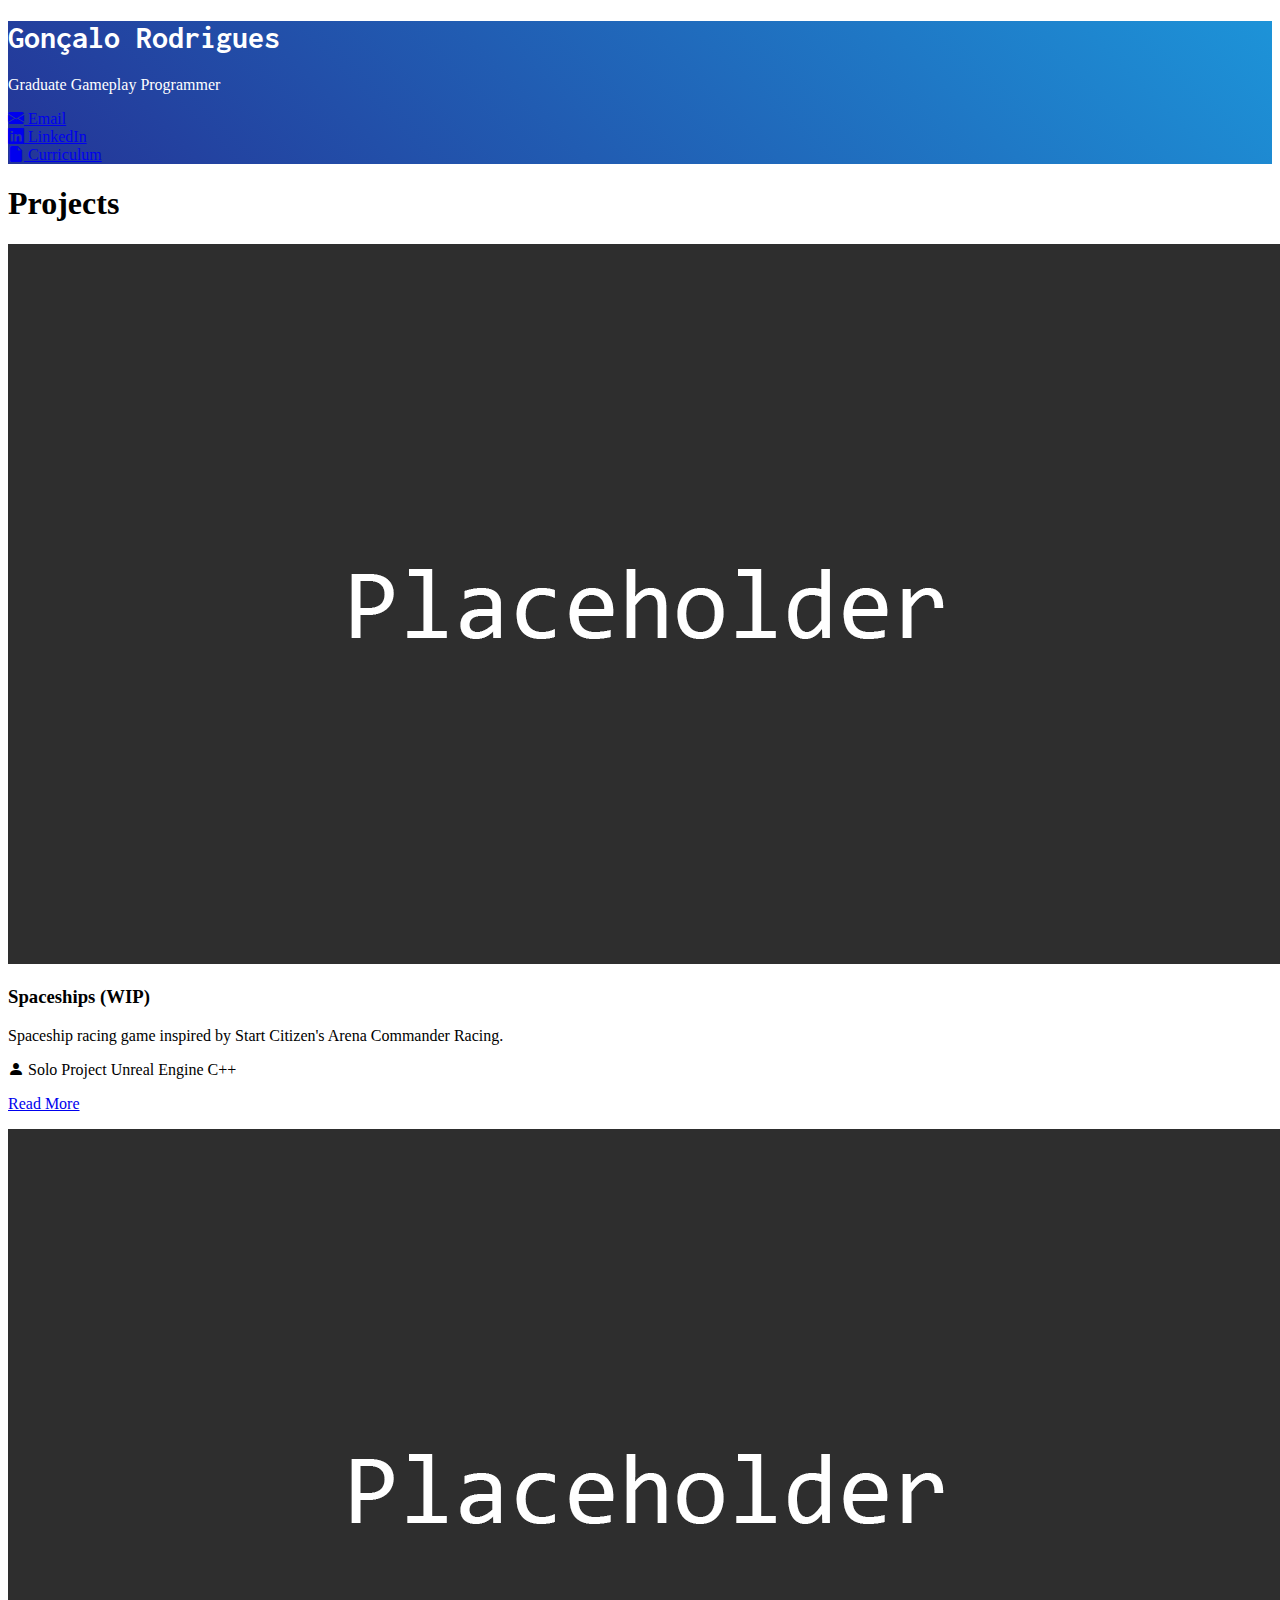
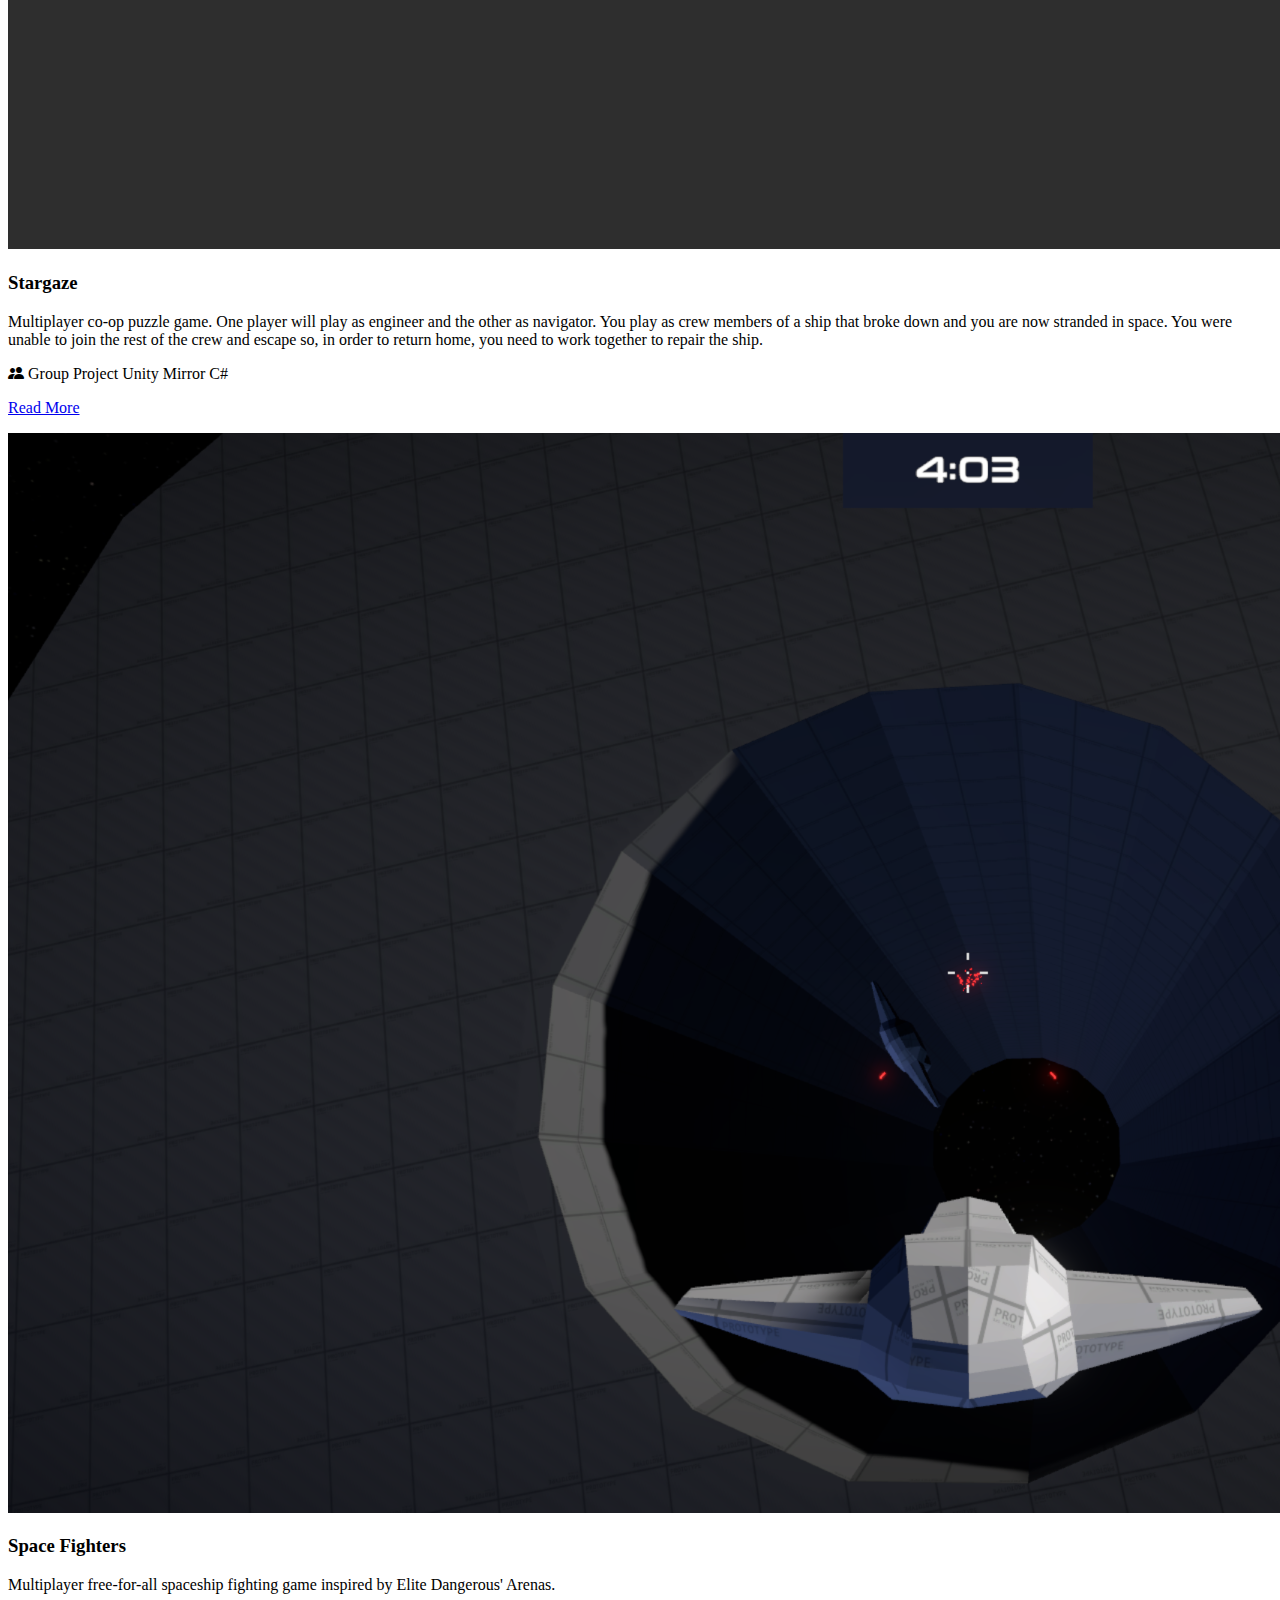
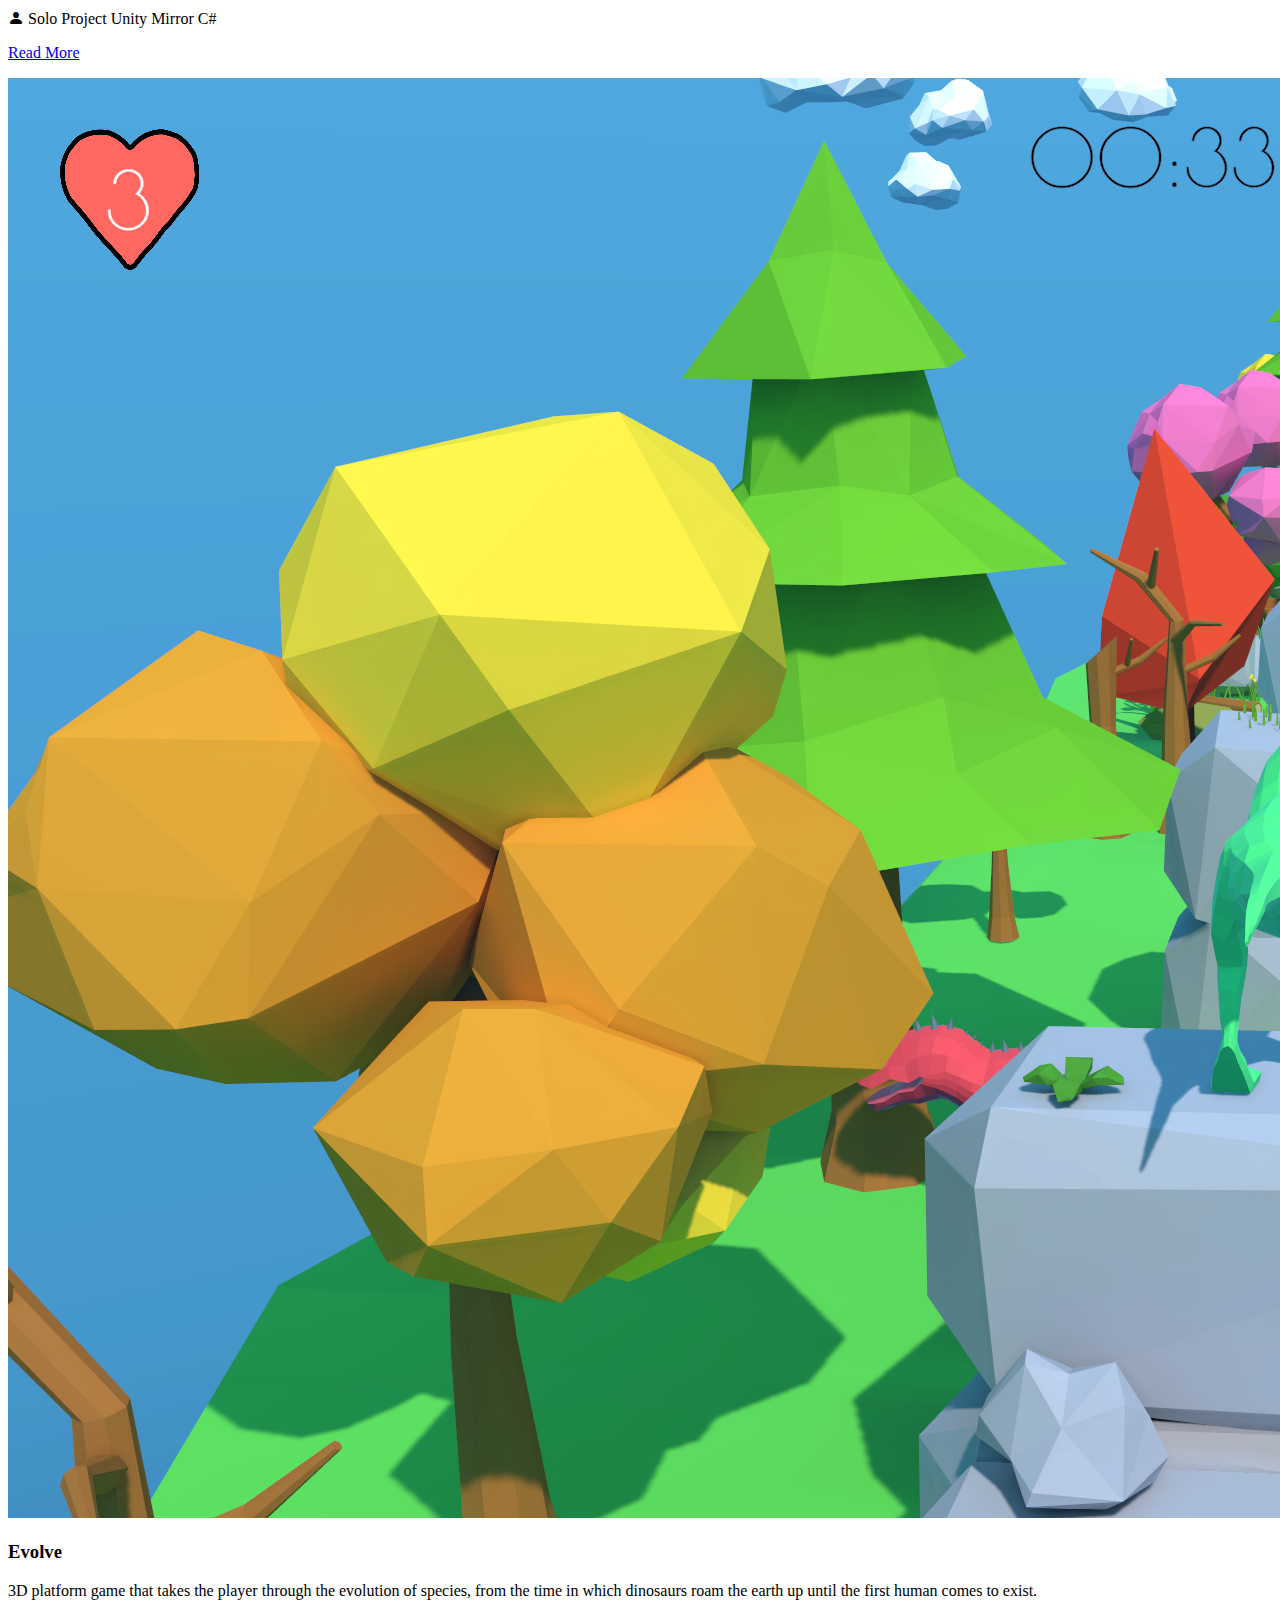
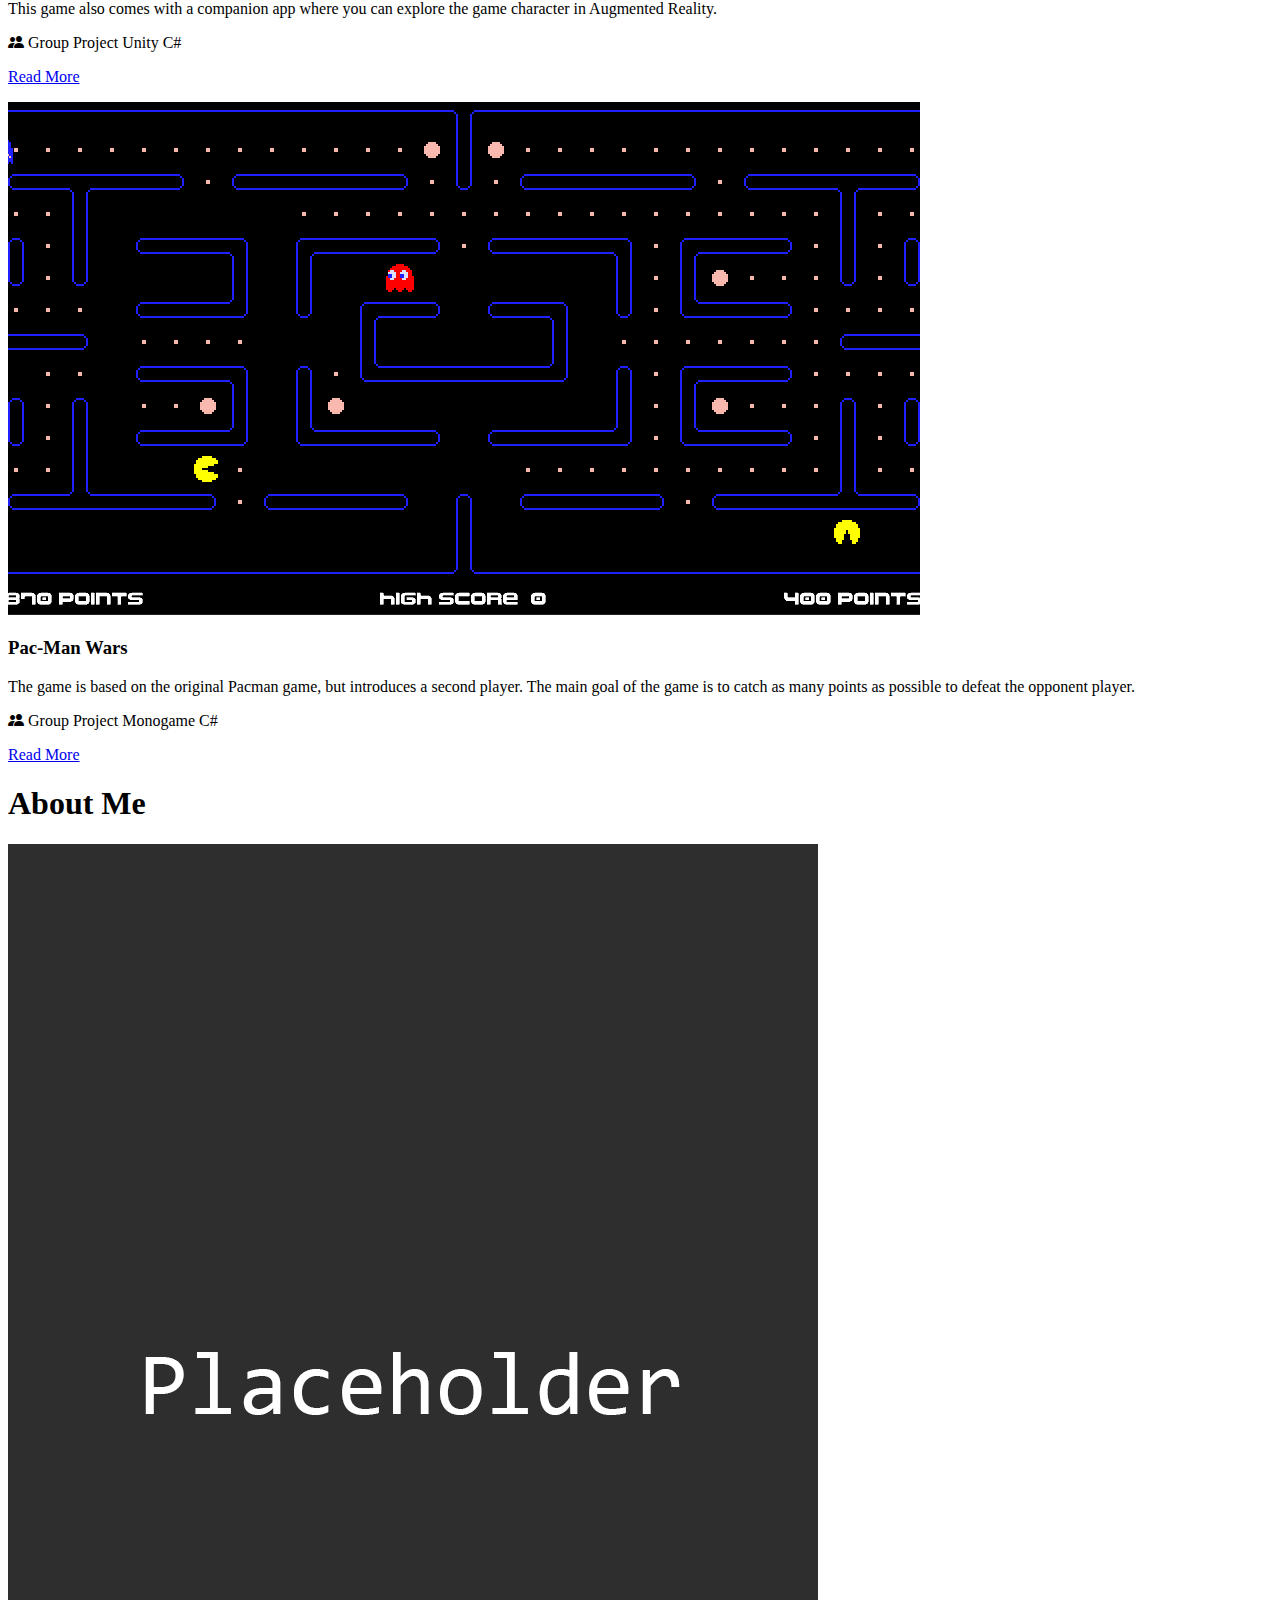
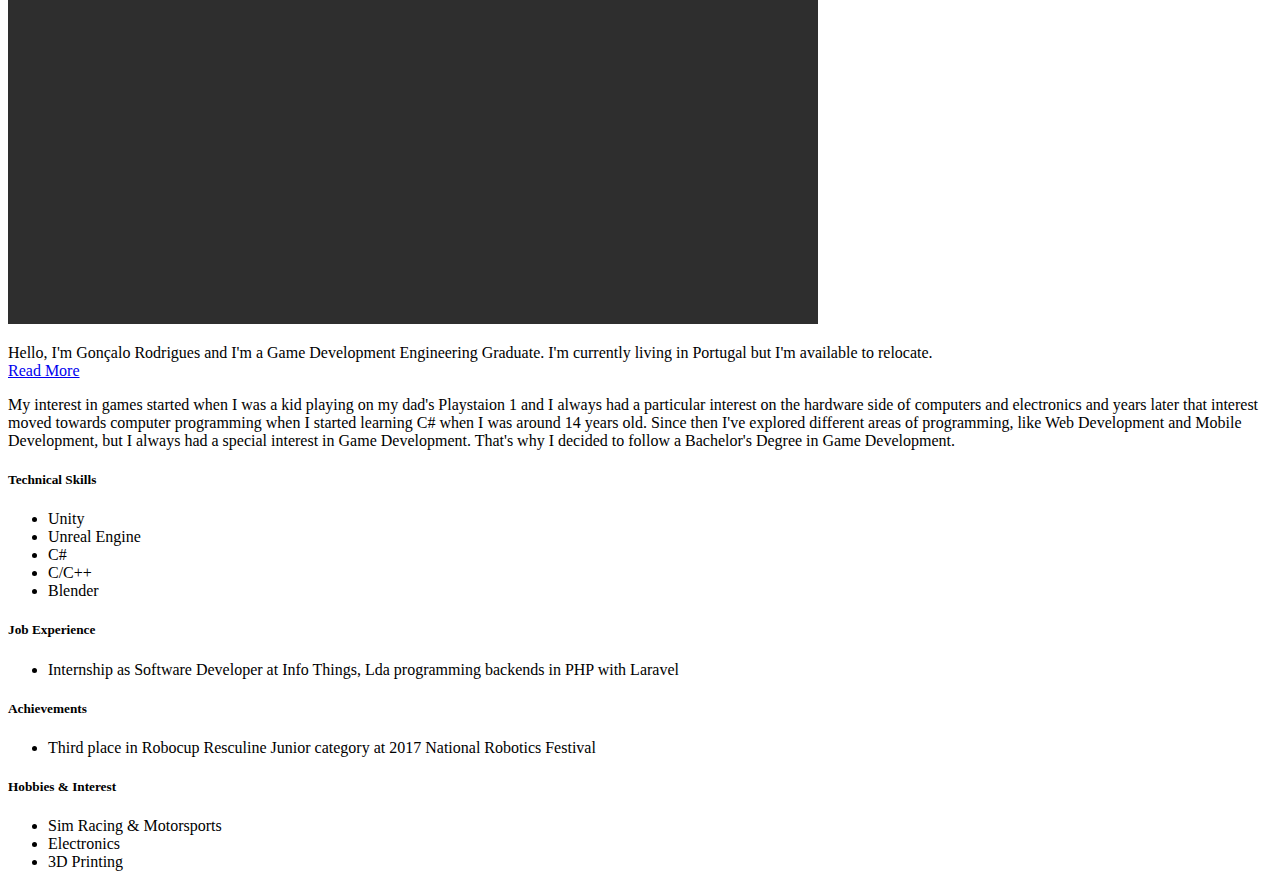
==== commit 6621d5c8: "Spaceships done" ====
--- a/index.html
+++ b/index.html
@@ -137,7 +137,7 @@
               <div class="row g-0">
 
                 <div class="col-md-5">
-                  <img src="res/ProjectThumbnailPlaceholder.png" class="img-fluid">
+                  <img src="res/projects/space-fighters/Thumbnail.png" class="img-fluid">
                 </div>
 
                 <div class="col-md-7">
--- a/style.css
+++ b/style.css
@@ -33,4 +33,8 @@
 
 .card {
   --bs-card-border-radius: 0;
-  }+}
+
+.carousel-caption {
+  padding-bottom: 0;
+}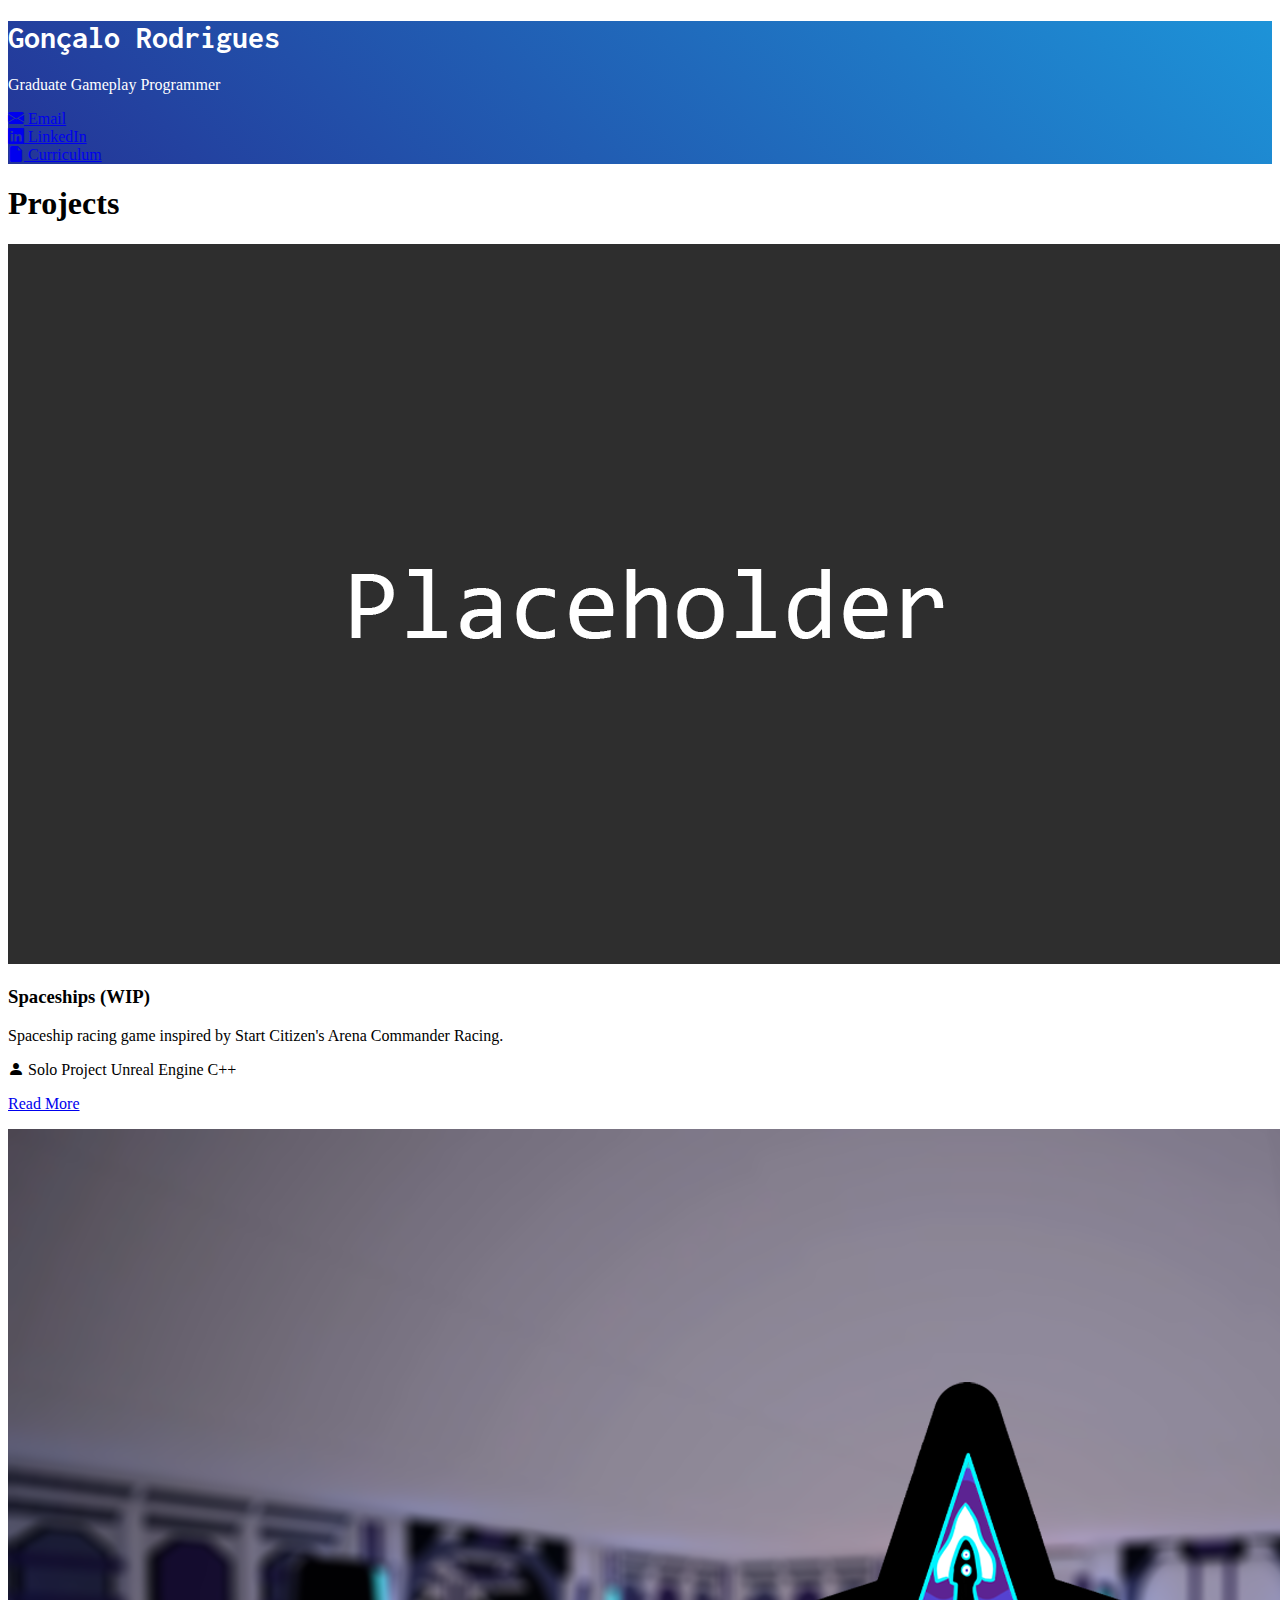
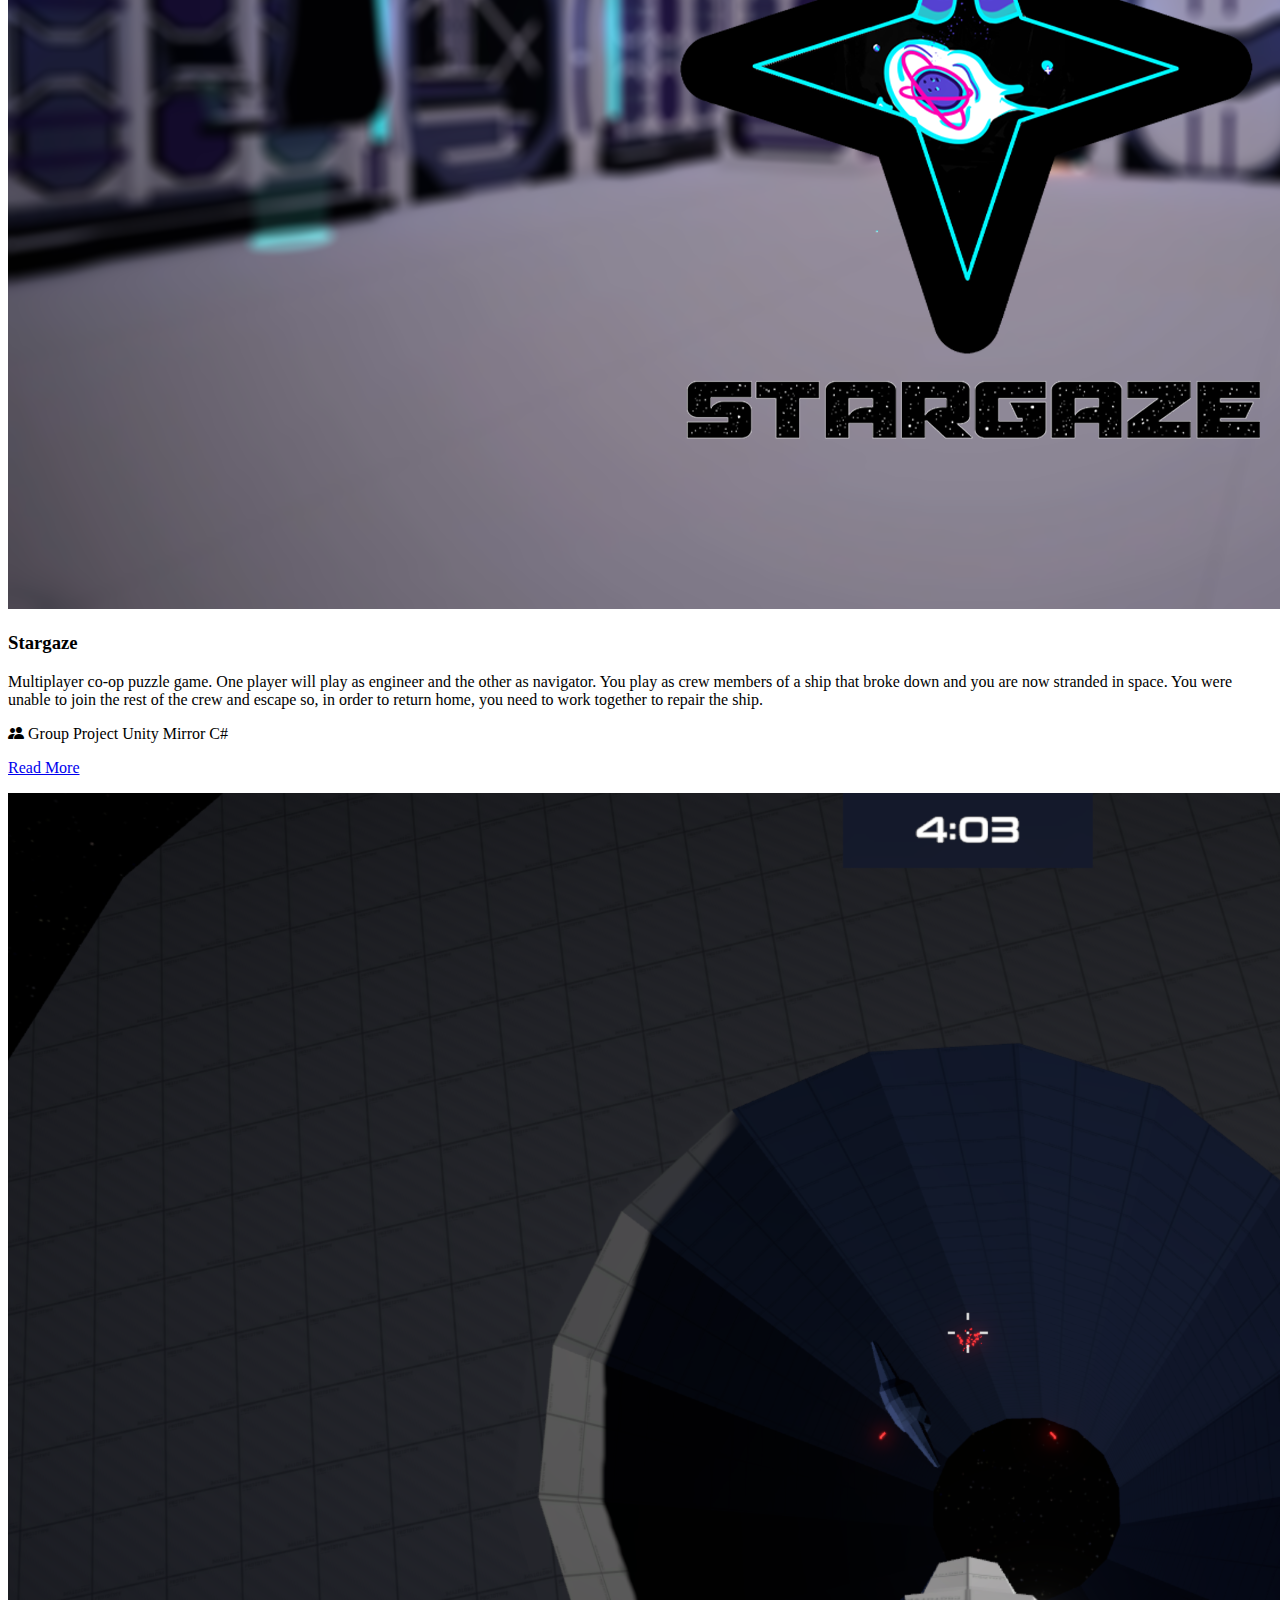
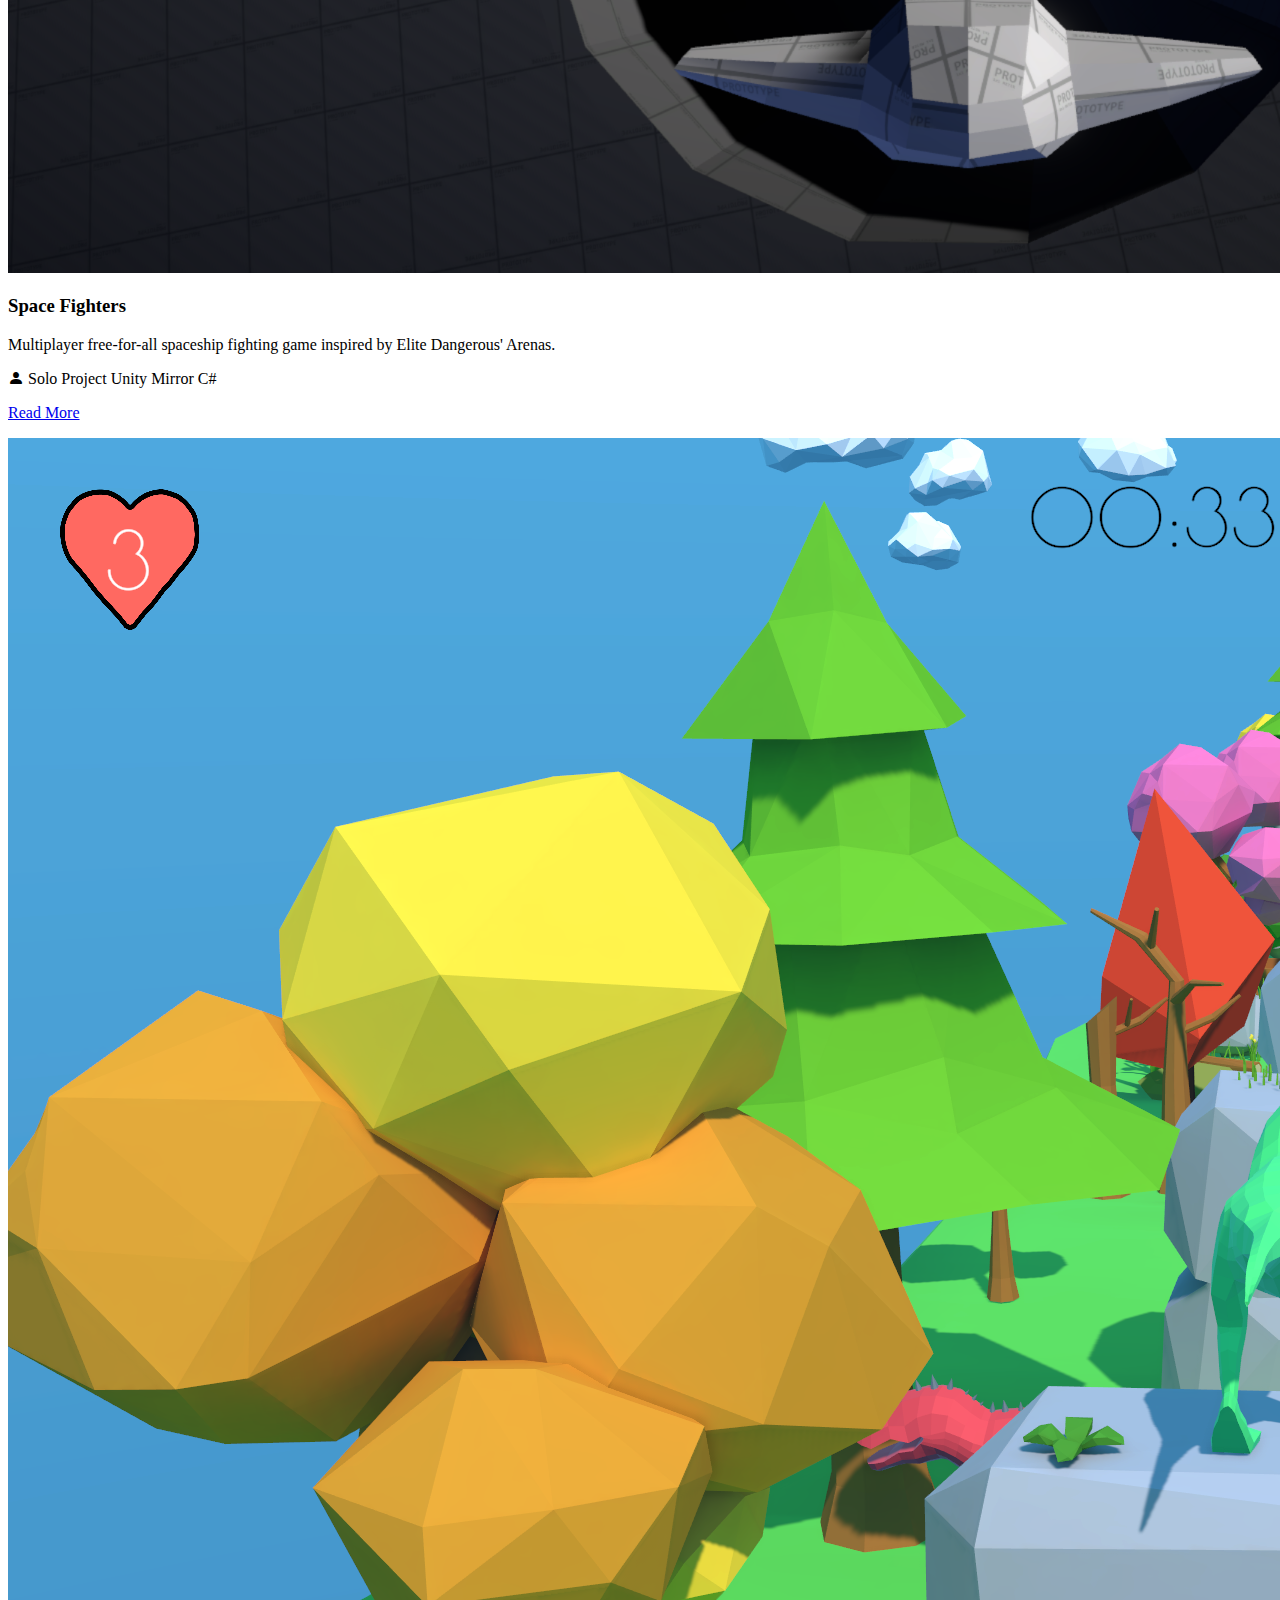
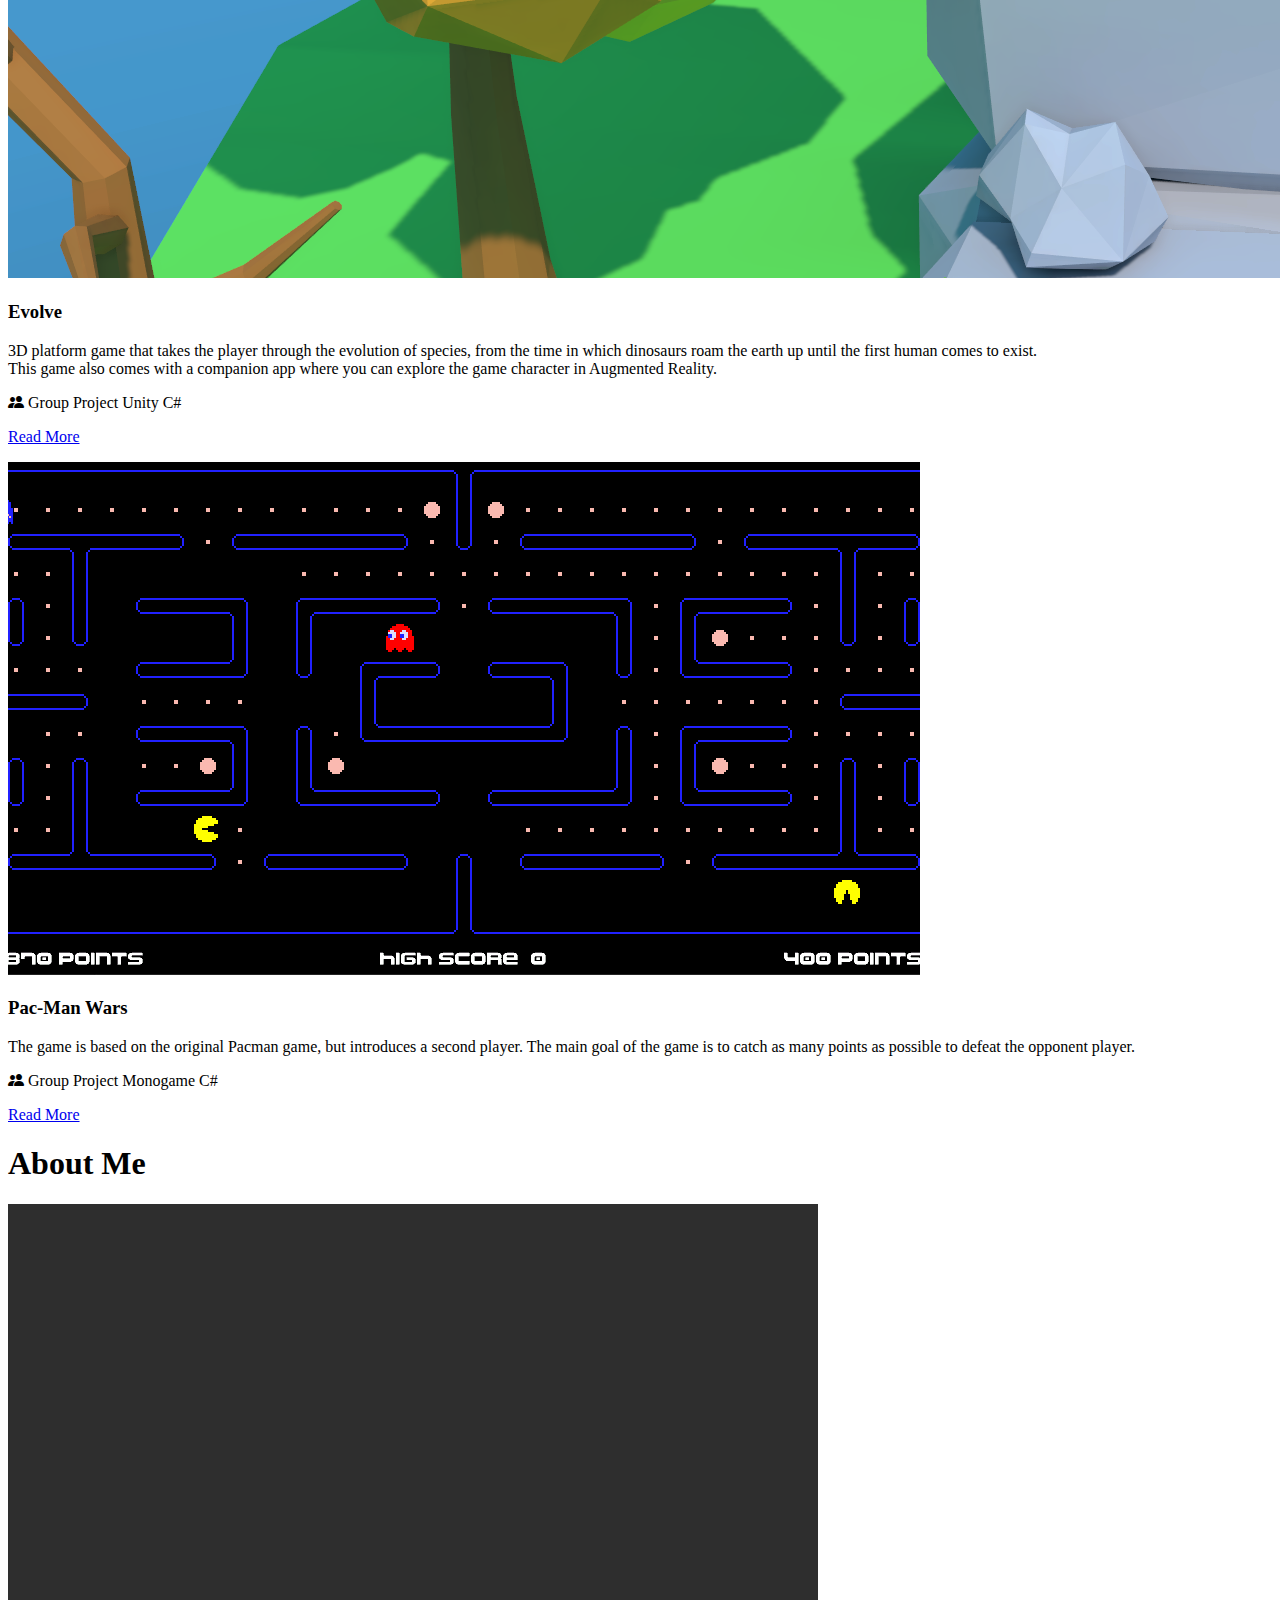
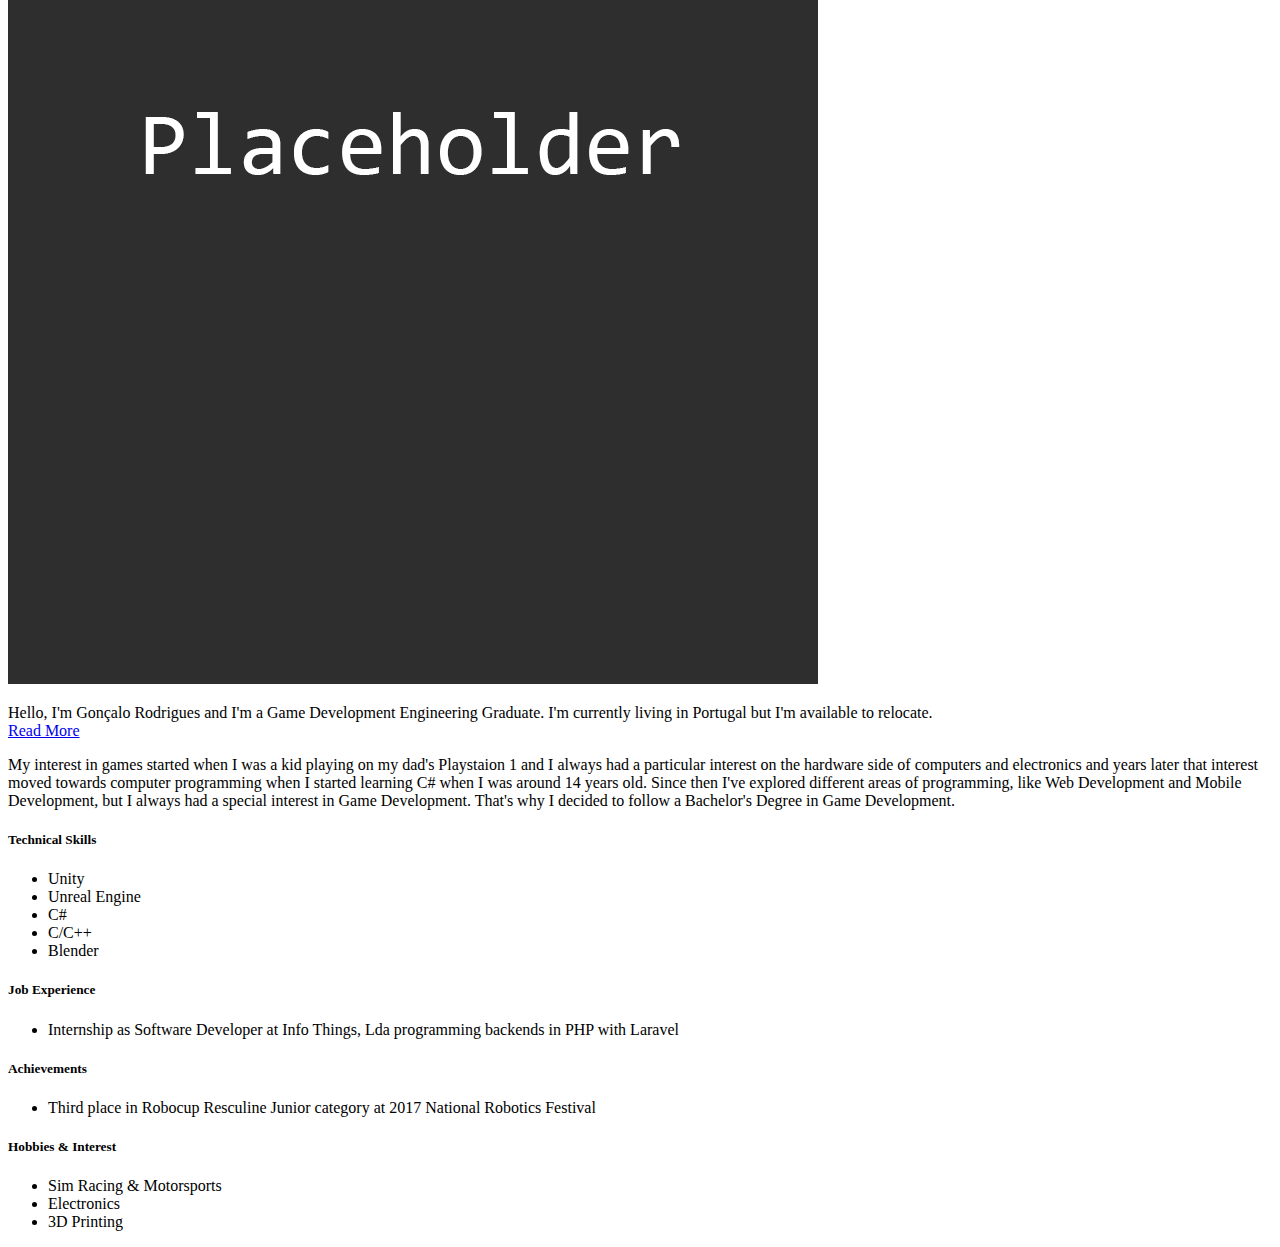
==== commit 291fc1fa: "Stargaze screenshots added" ====
--- a/index.html
+++ b/index.html
@@ -98,7 +98,7 @@
               <div class="row g-0">
 
                 <div class="col-md-5">
-                  <img src="res/ProjectThumbnailPlaceholder.png" class="img-fluid">
+                  <img src="res/projects/stargaze/Thumbnail.png" class="img-fluid">
                 </div>
 
                 <div class="col-md-7">
--- a/style.css
+++ b/style.css
@@ -37,4 +37,9 @@
 
 .carousel-caption {
   padding-bottom: 0;
+}
+
+.ratio-2x1,
+.ratio-18x9 {
+  --bs-aspect-ratio: 50%
 }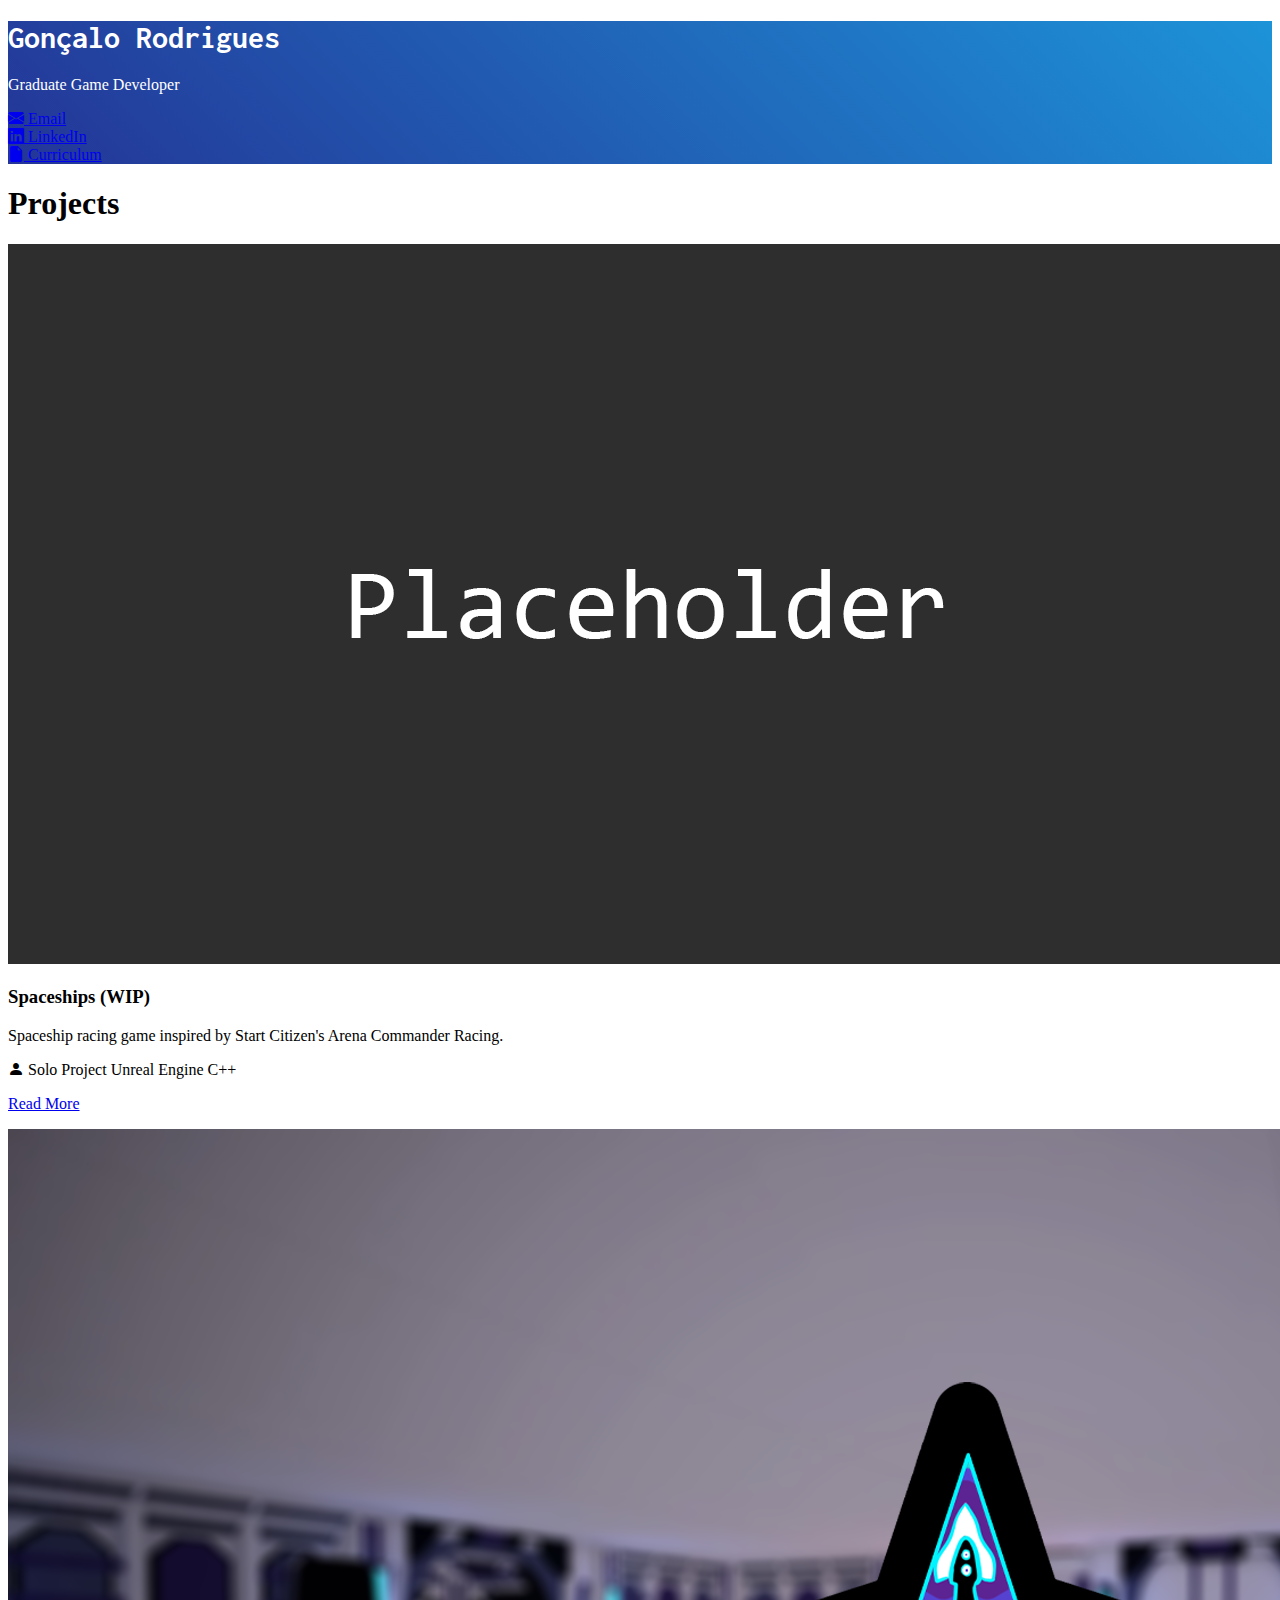
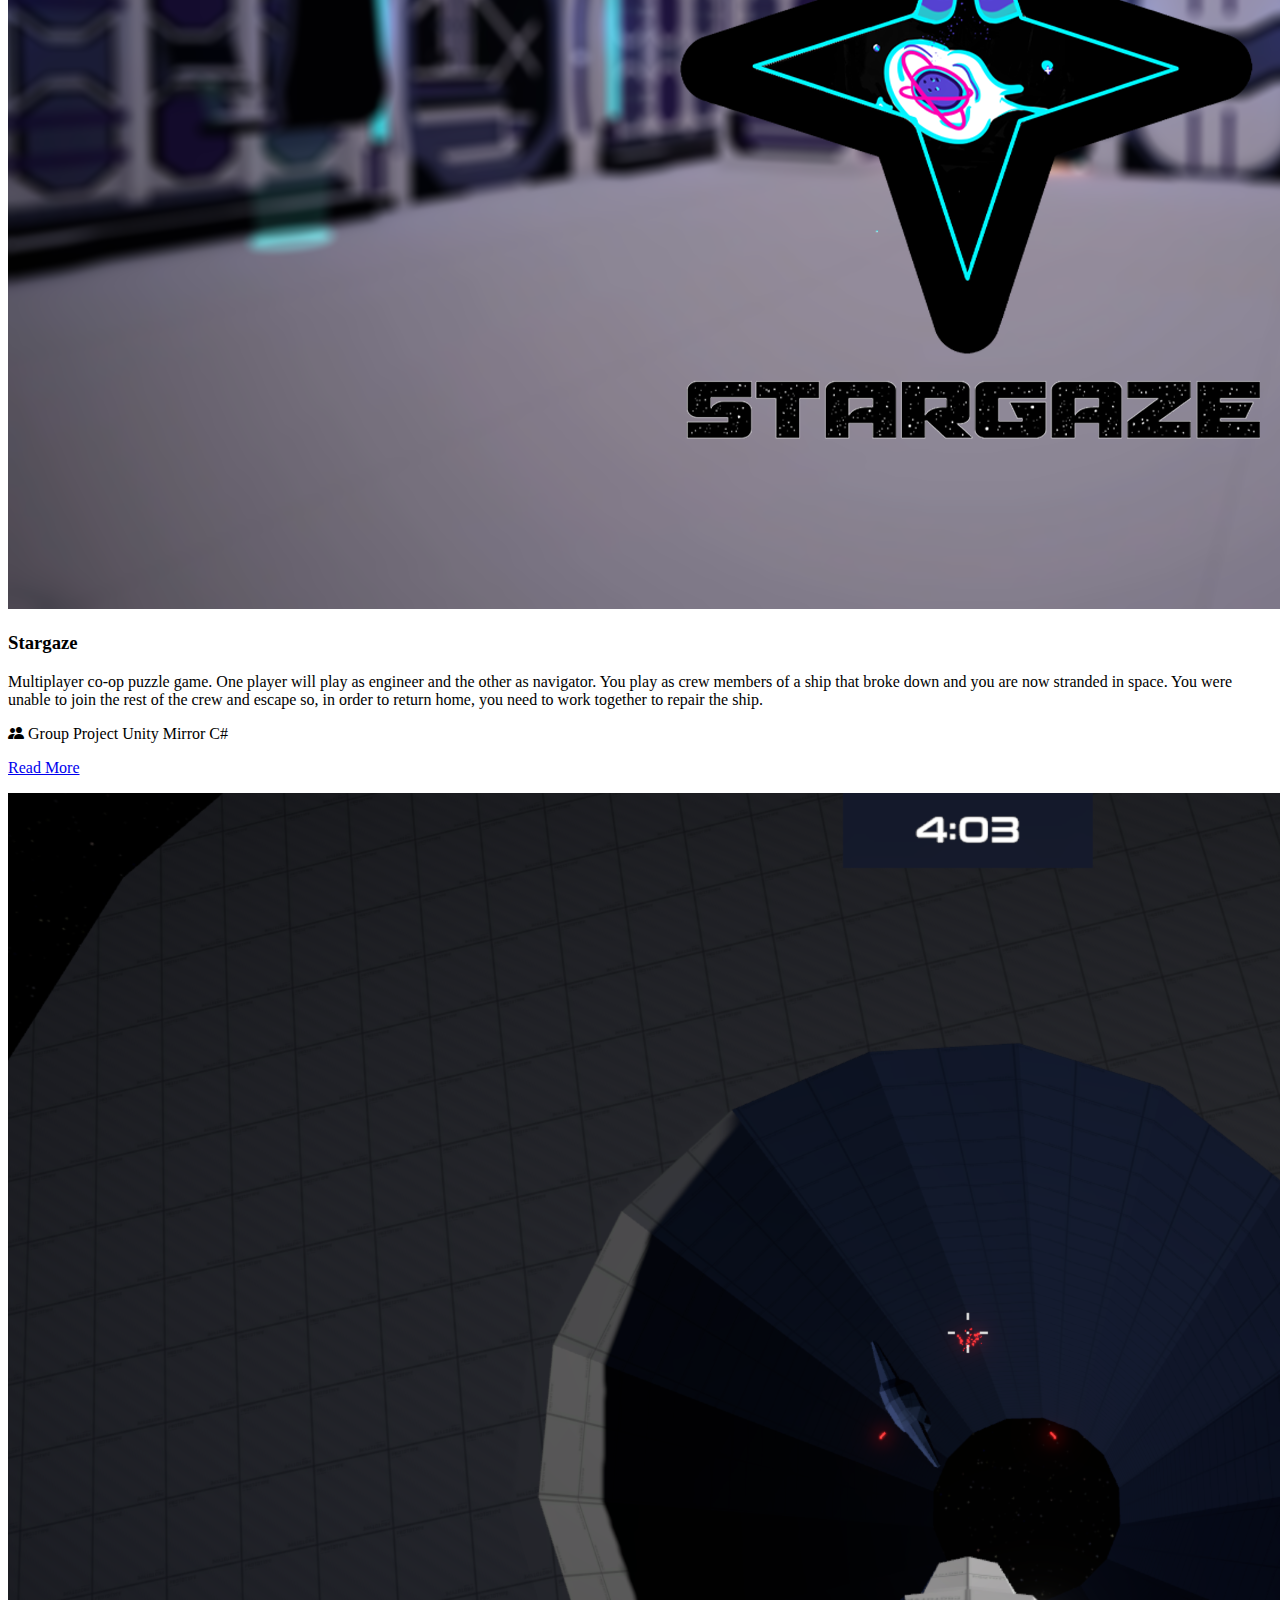
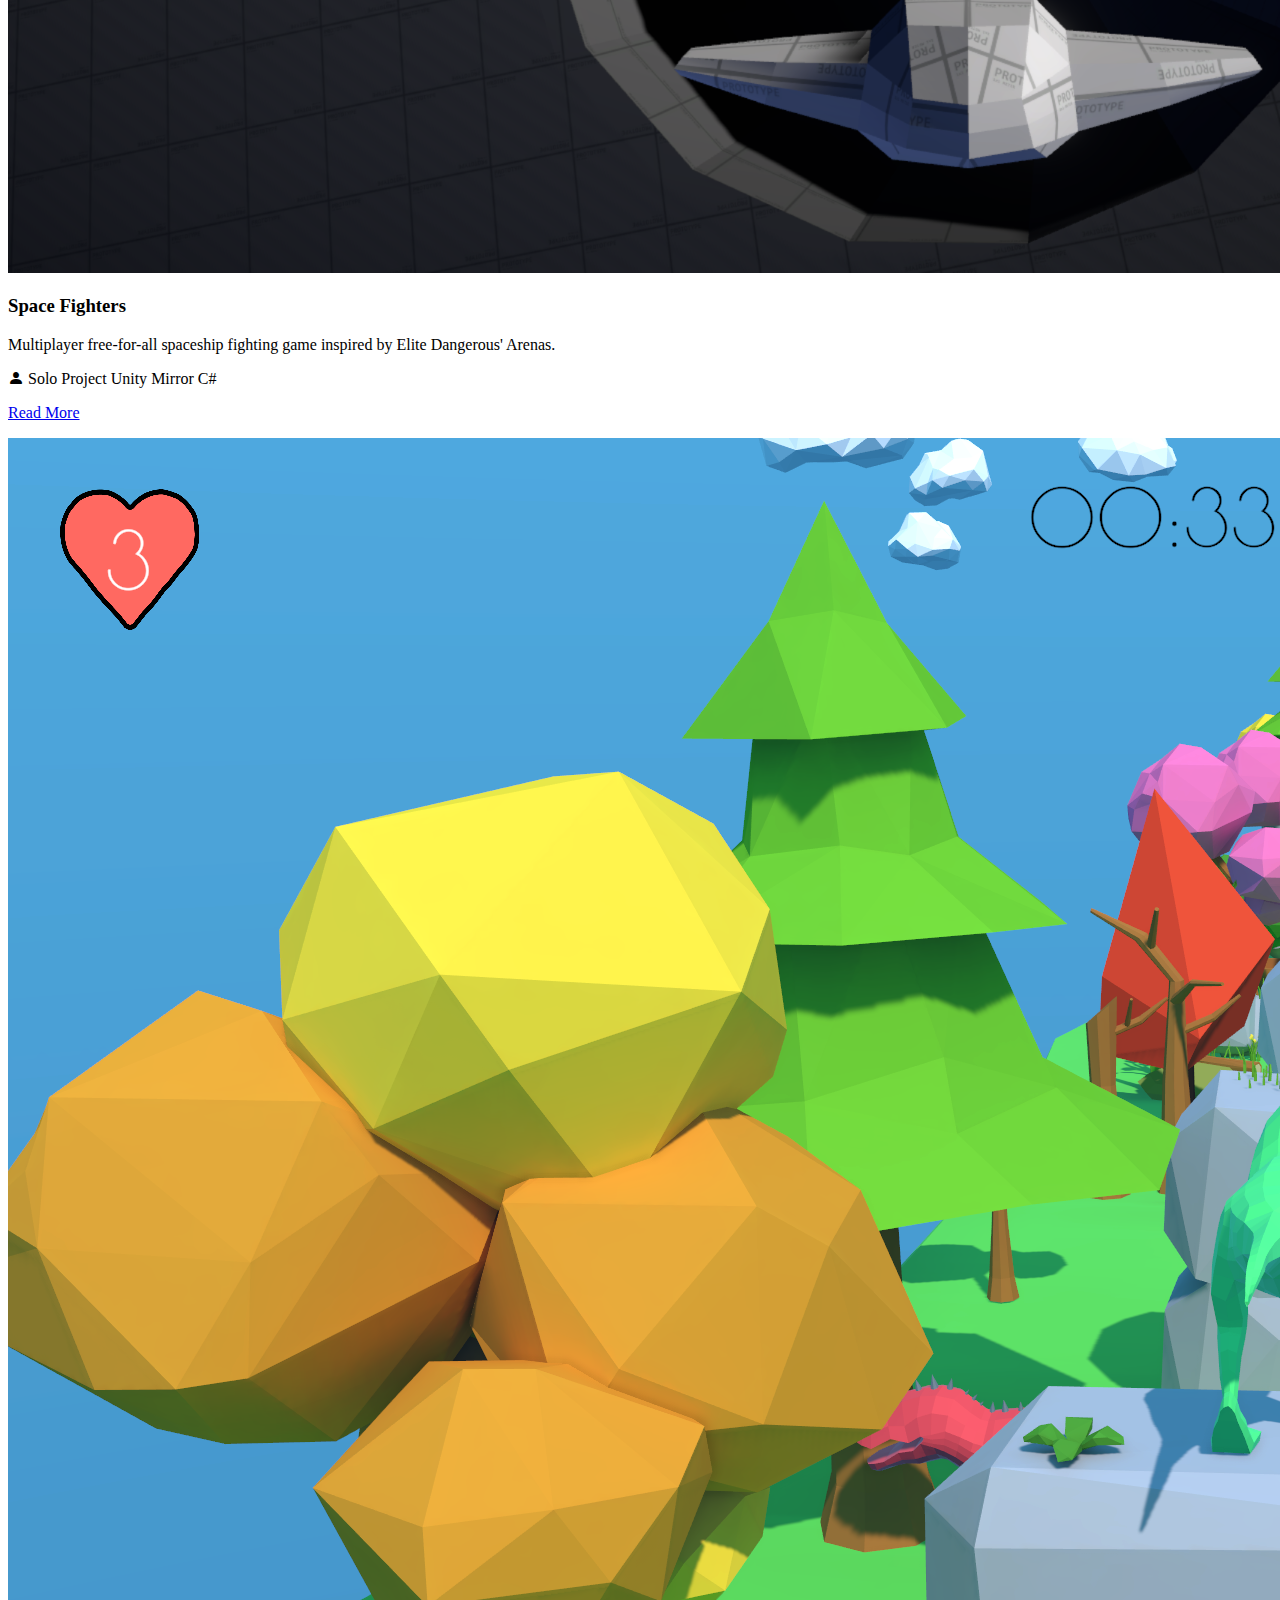
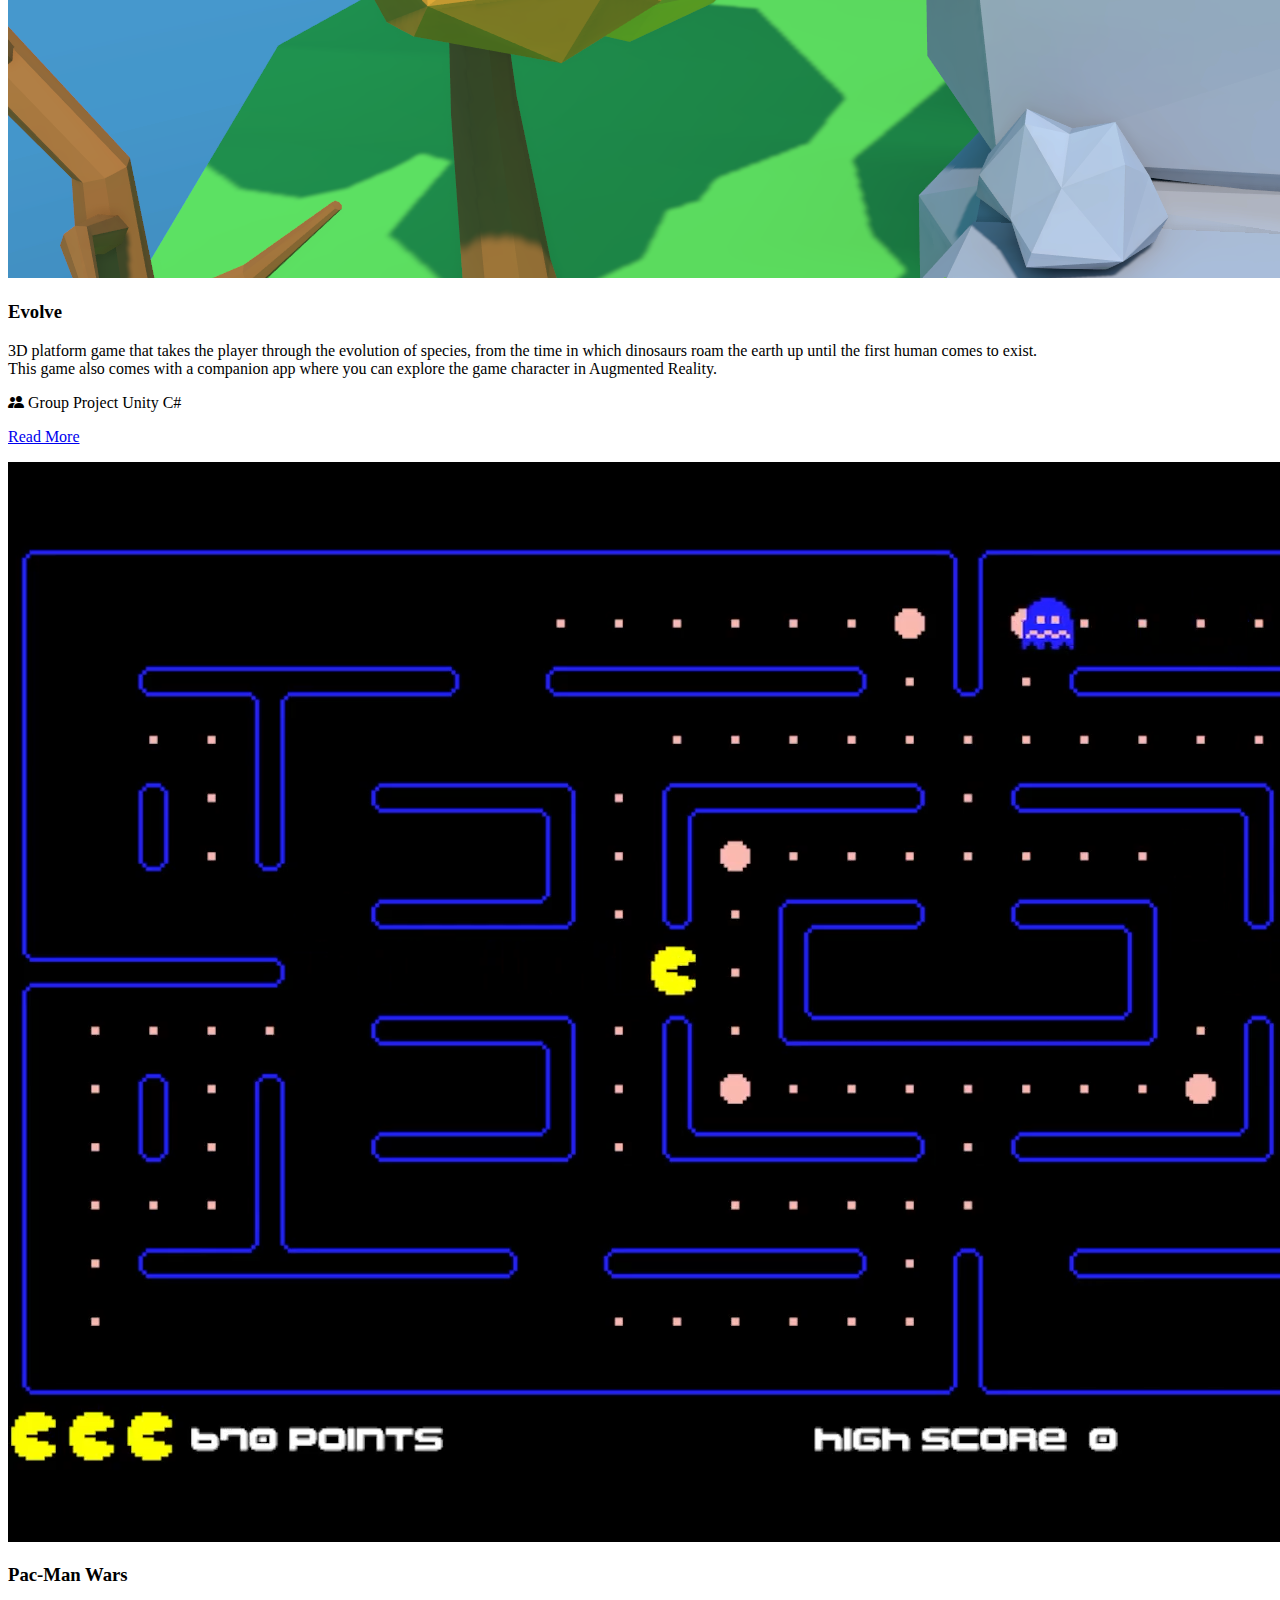
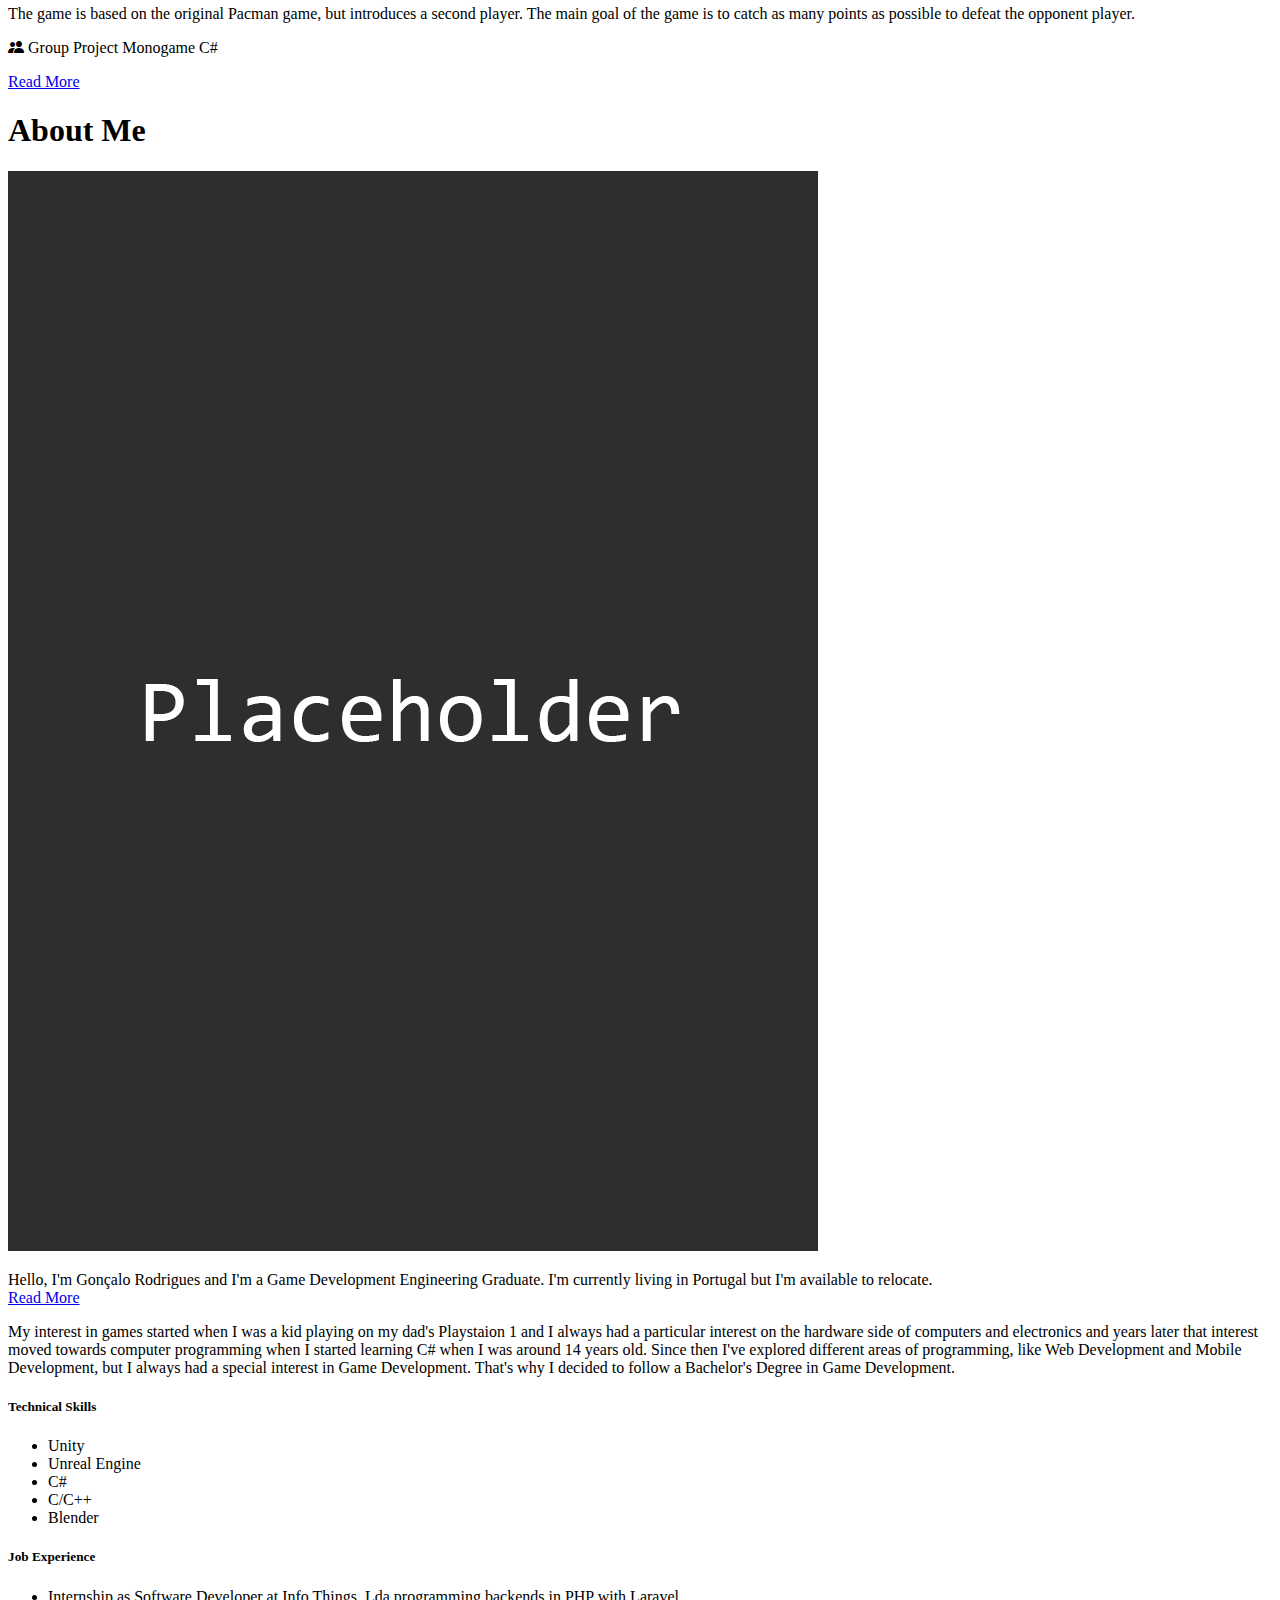
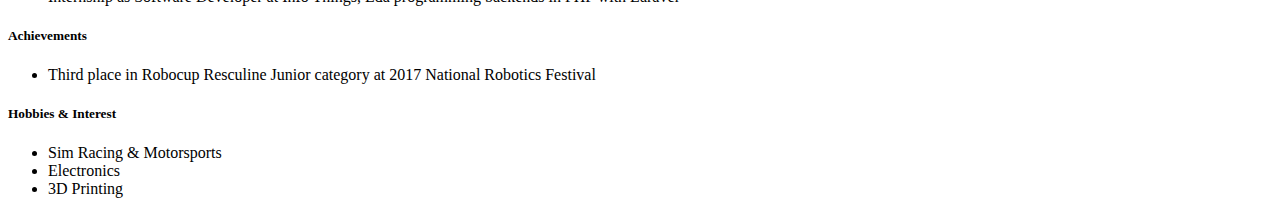
==== commit 9b539d84: "Small change" ====
--- a/index.html
+++ b/index.html
@@ -25,7 +25,7 @@
 
           <h1 class="display-3" style="color: white;">Gonçalo Rodrigues</h1>
 
-          <p class="fw-light fs-5 mt-4" style="color: white;">Graduate Gameplay Programmer</p>
+          <p class="fw-light fs-5 mt-4" style="color: white;">Graduate Game Developer</p>
 
         </div>
 
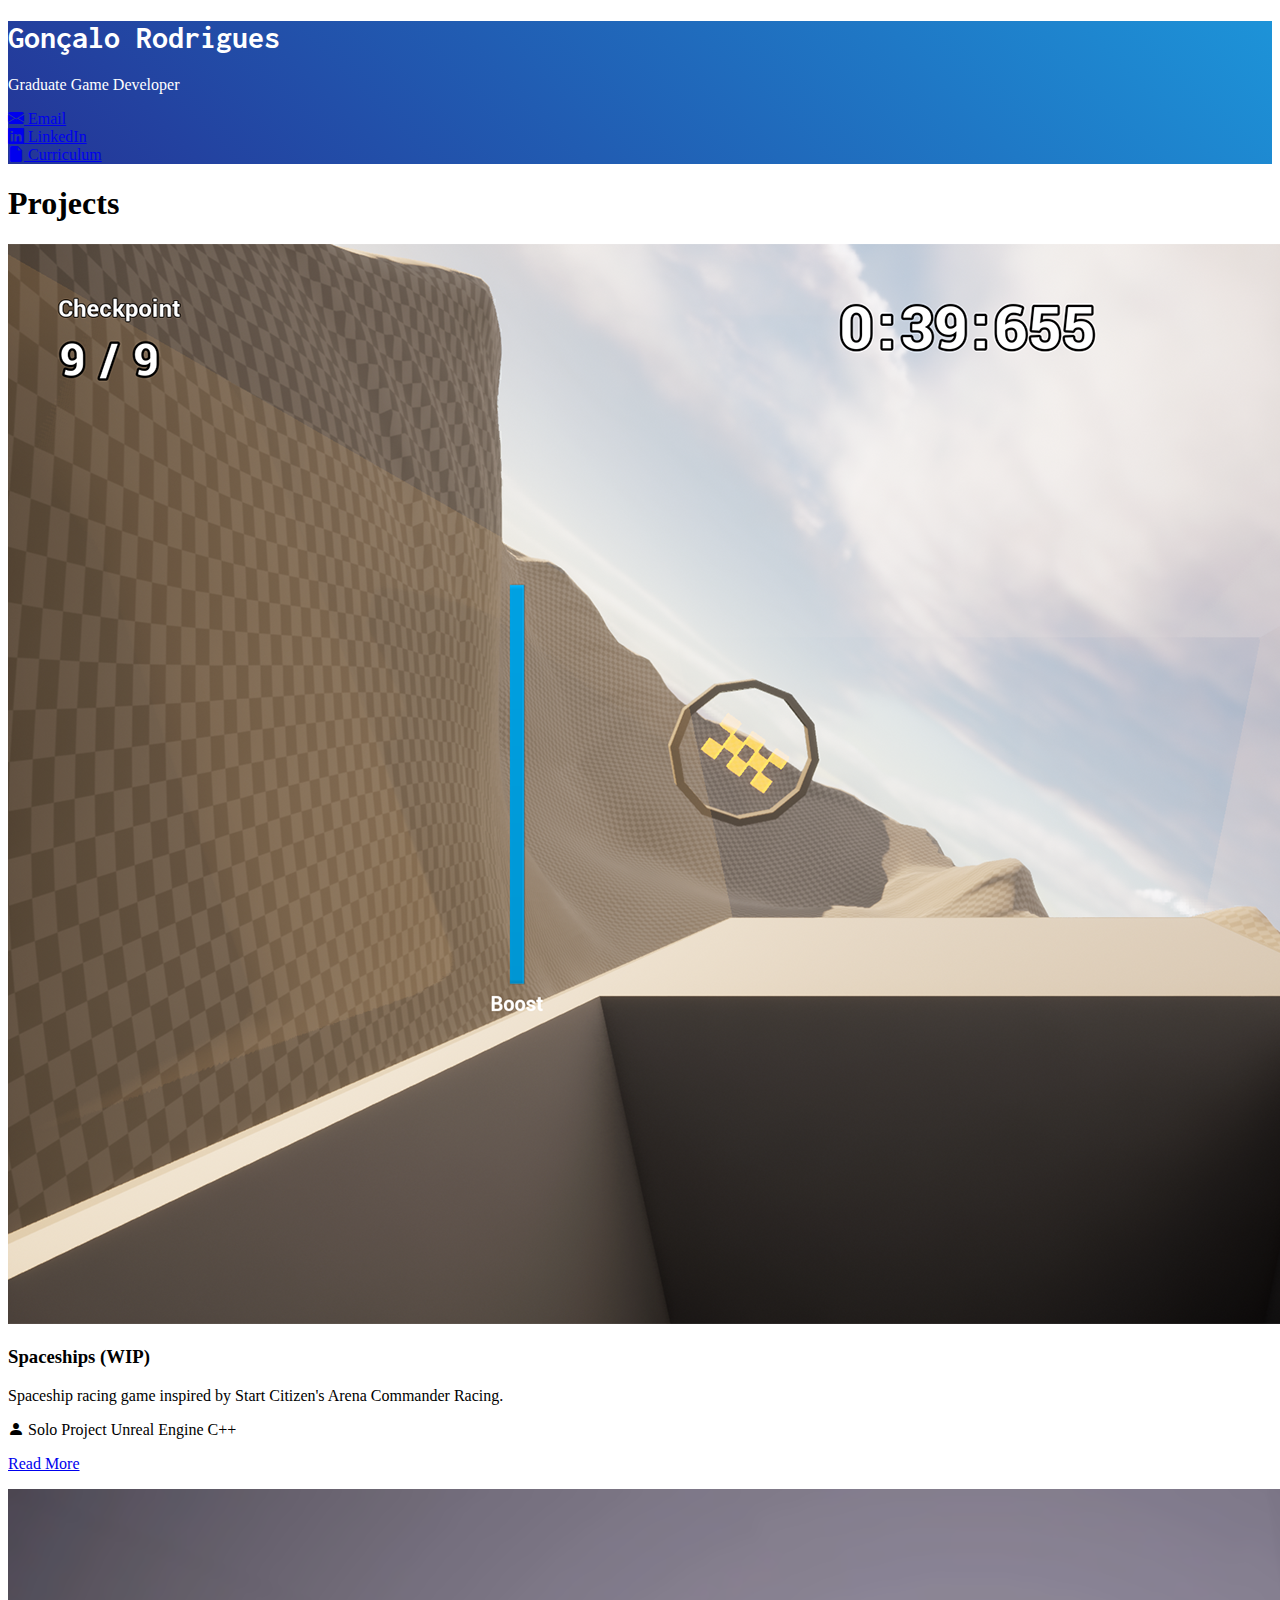
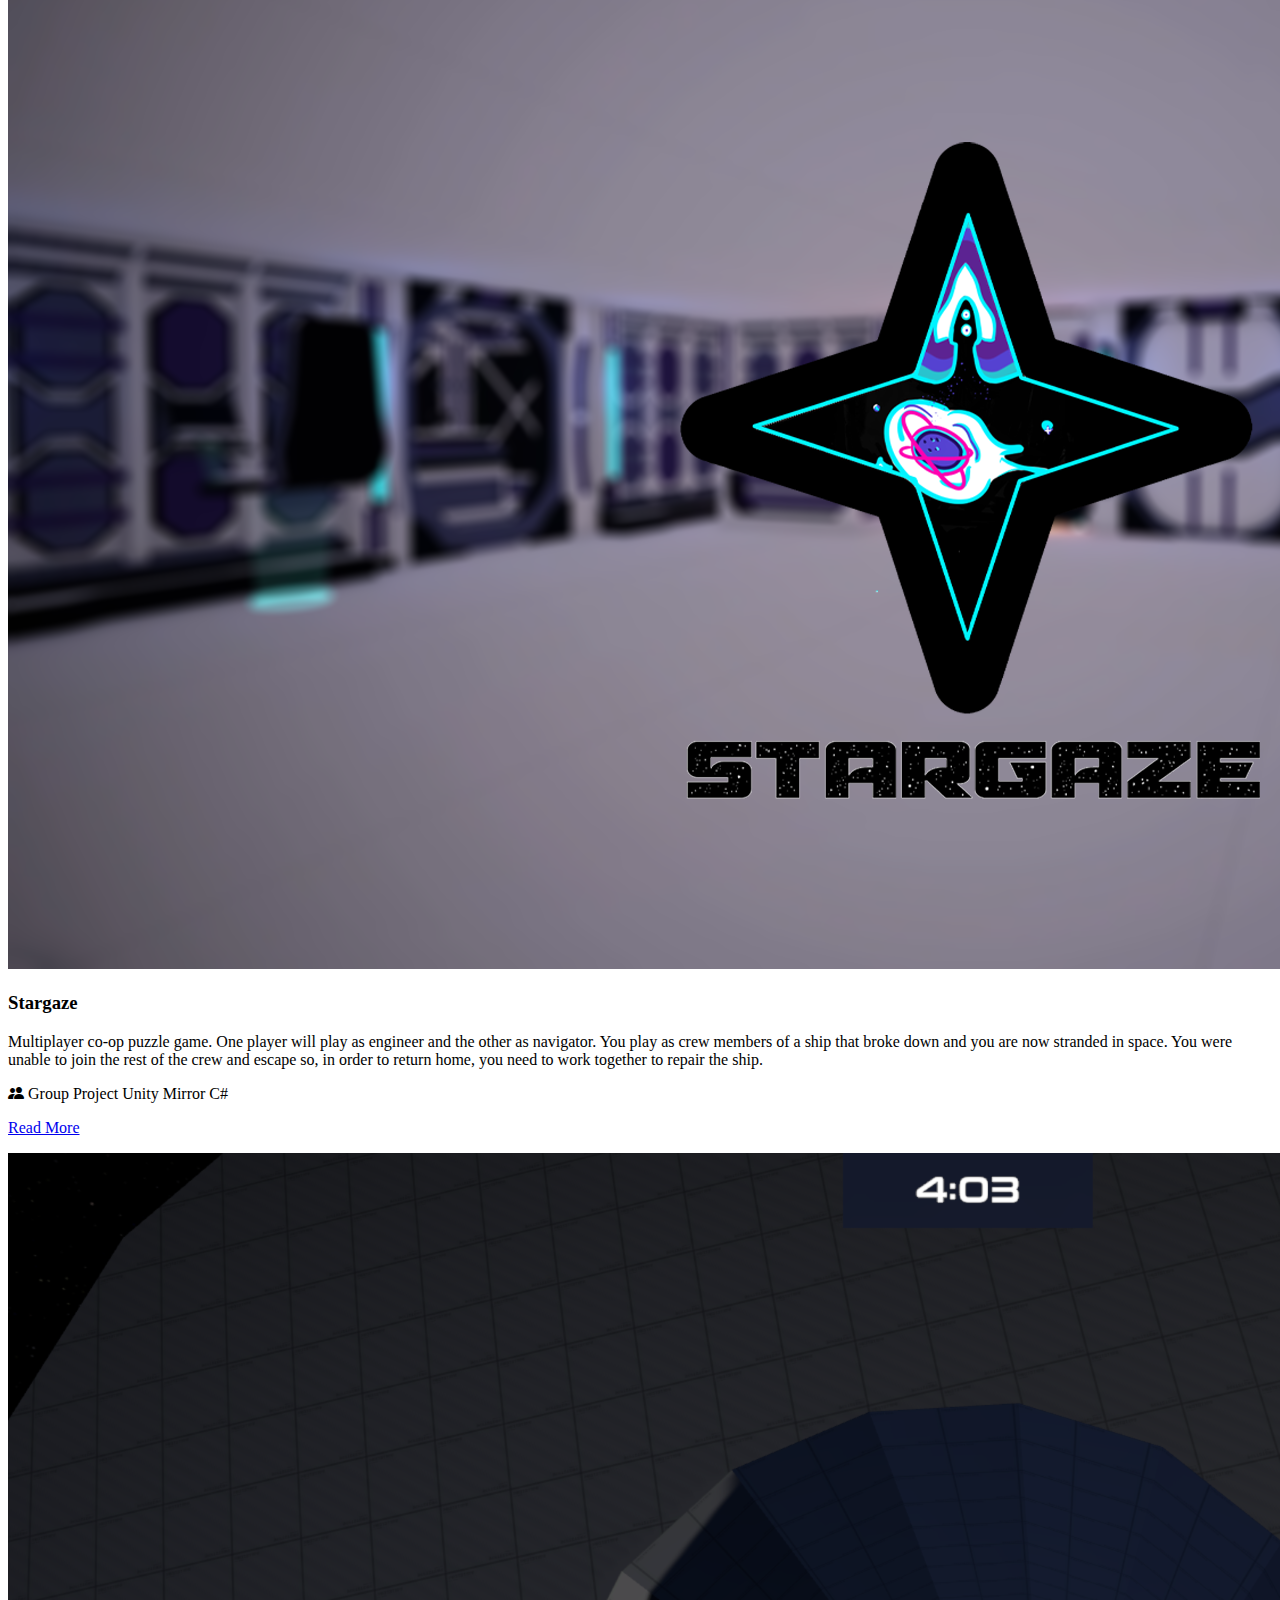
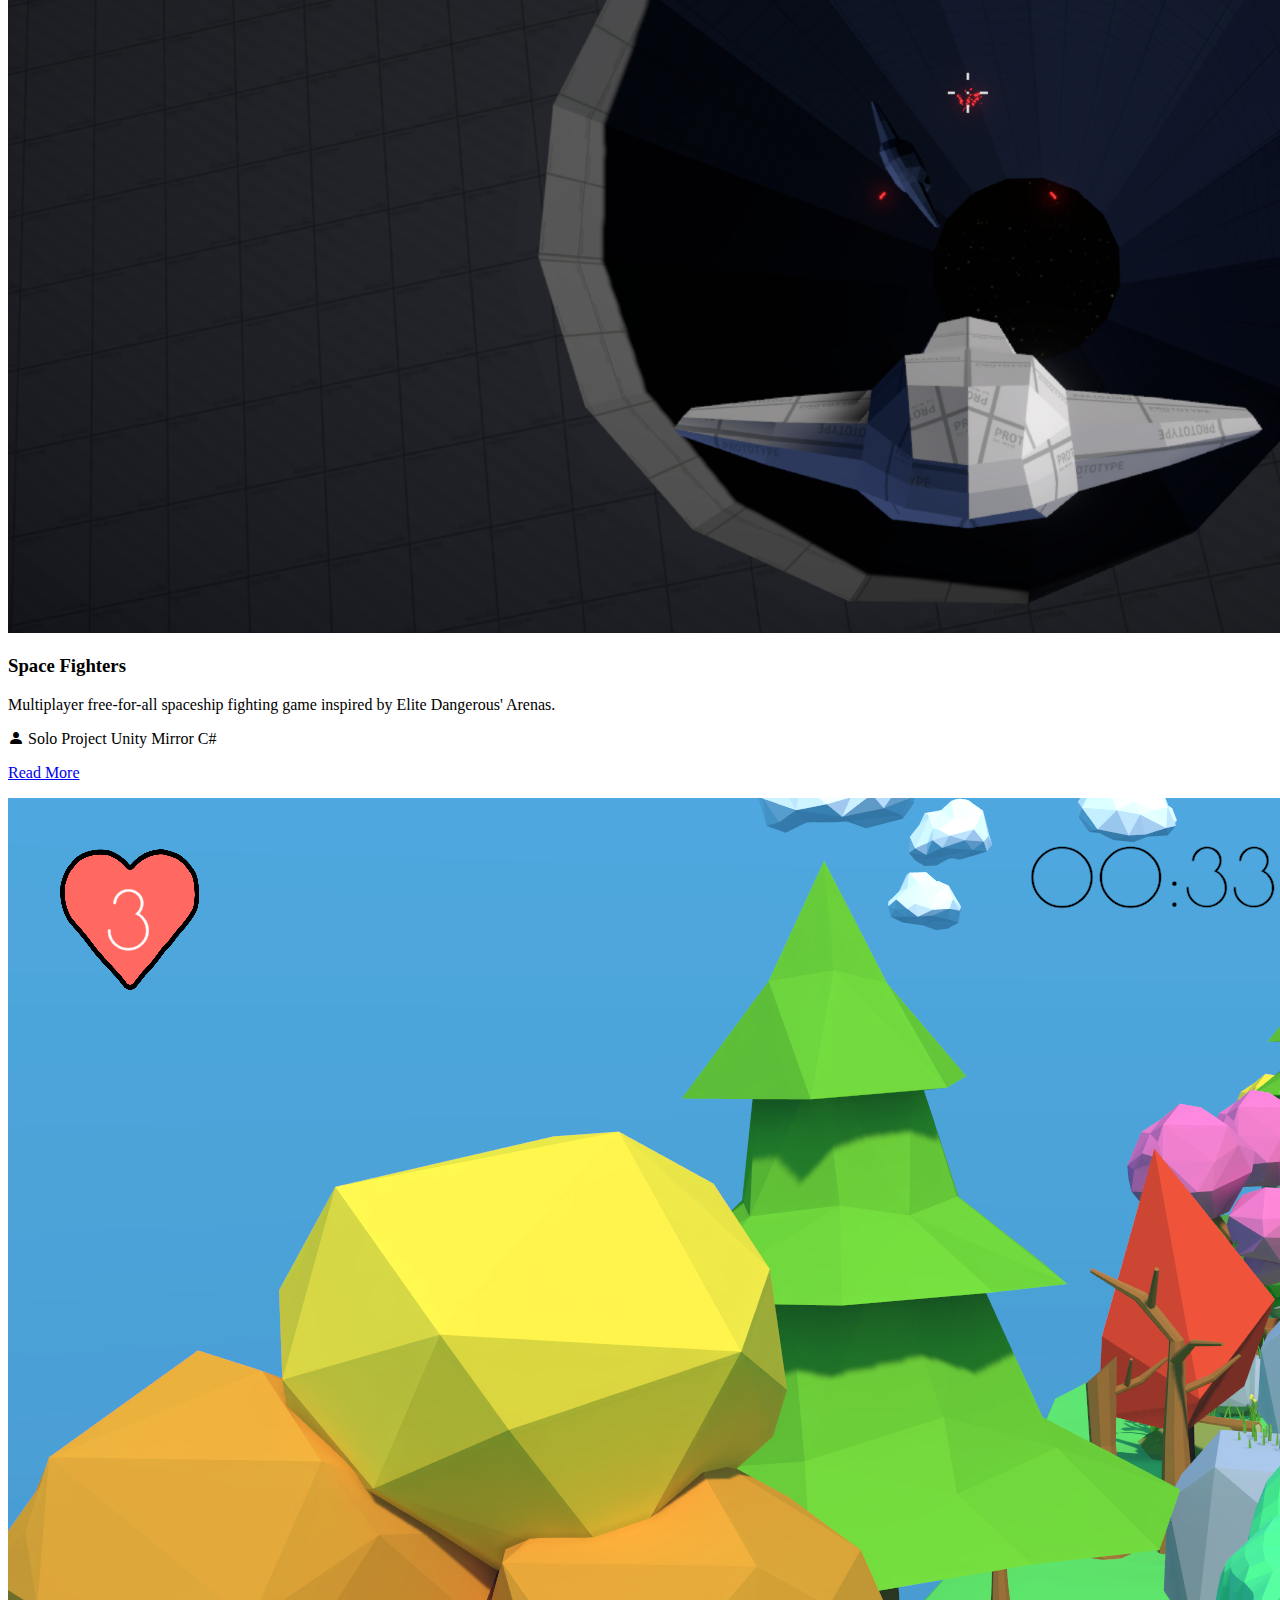
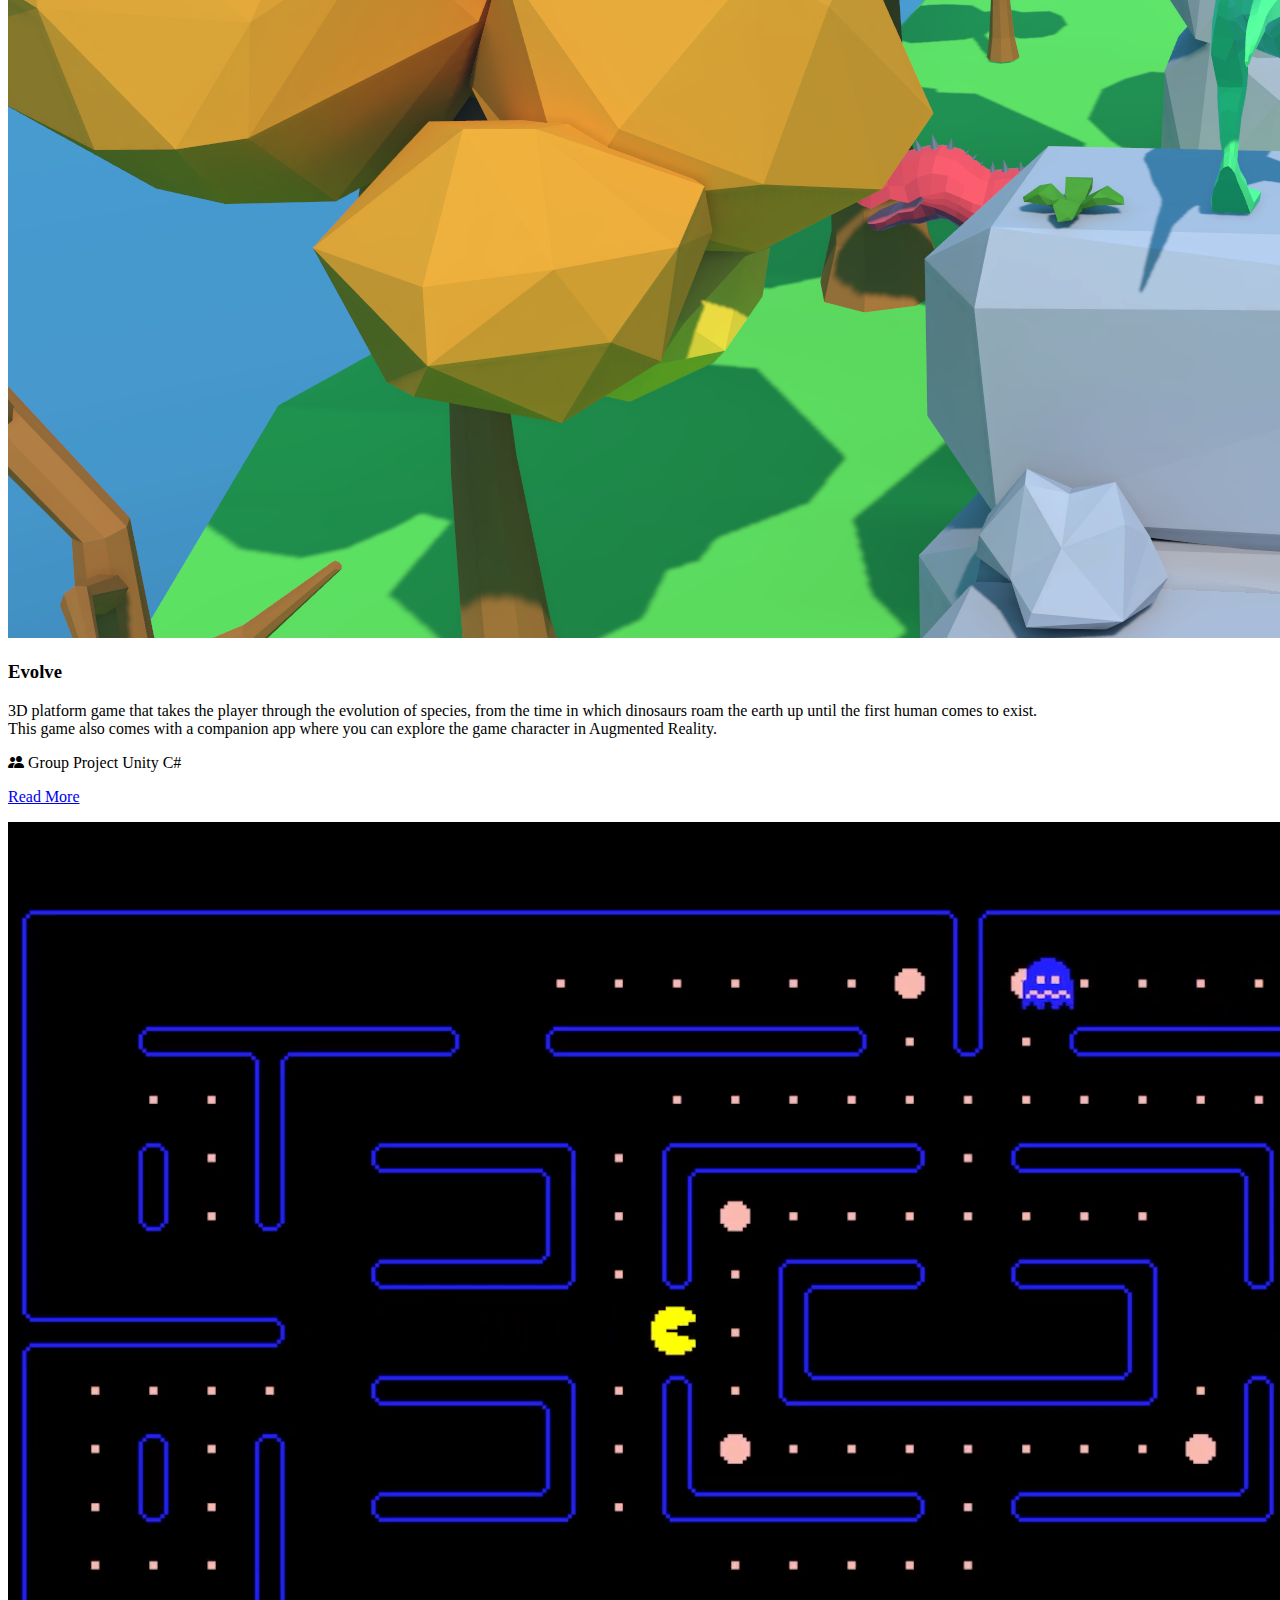
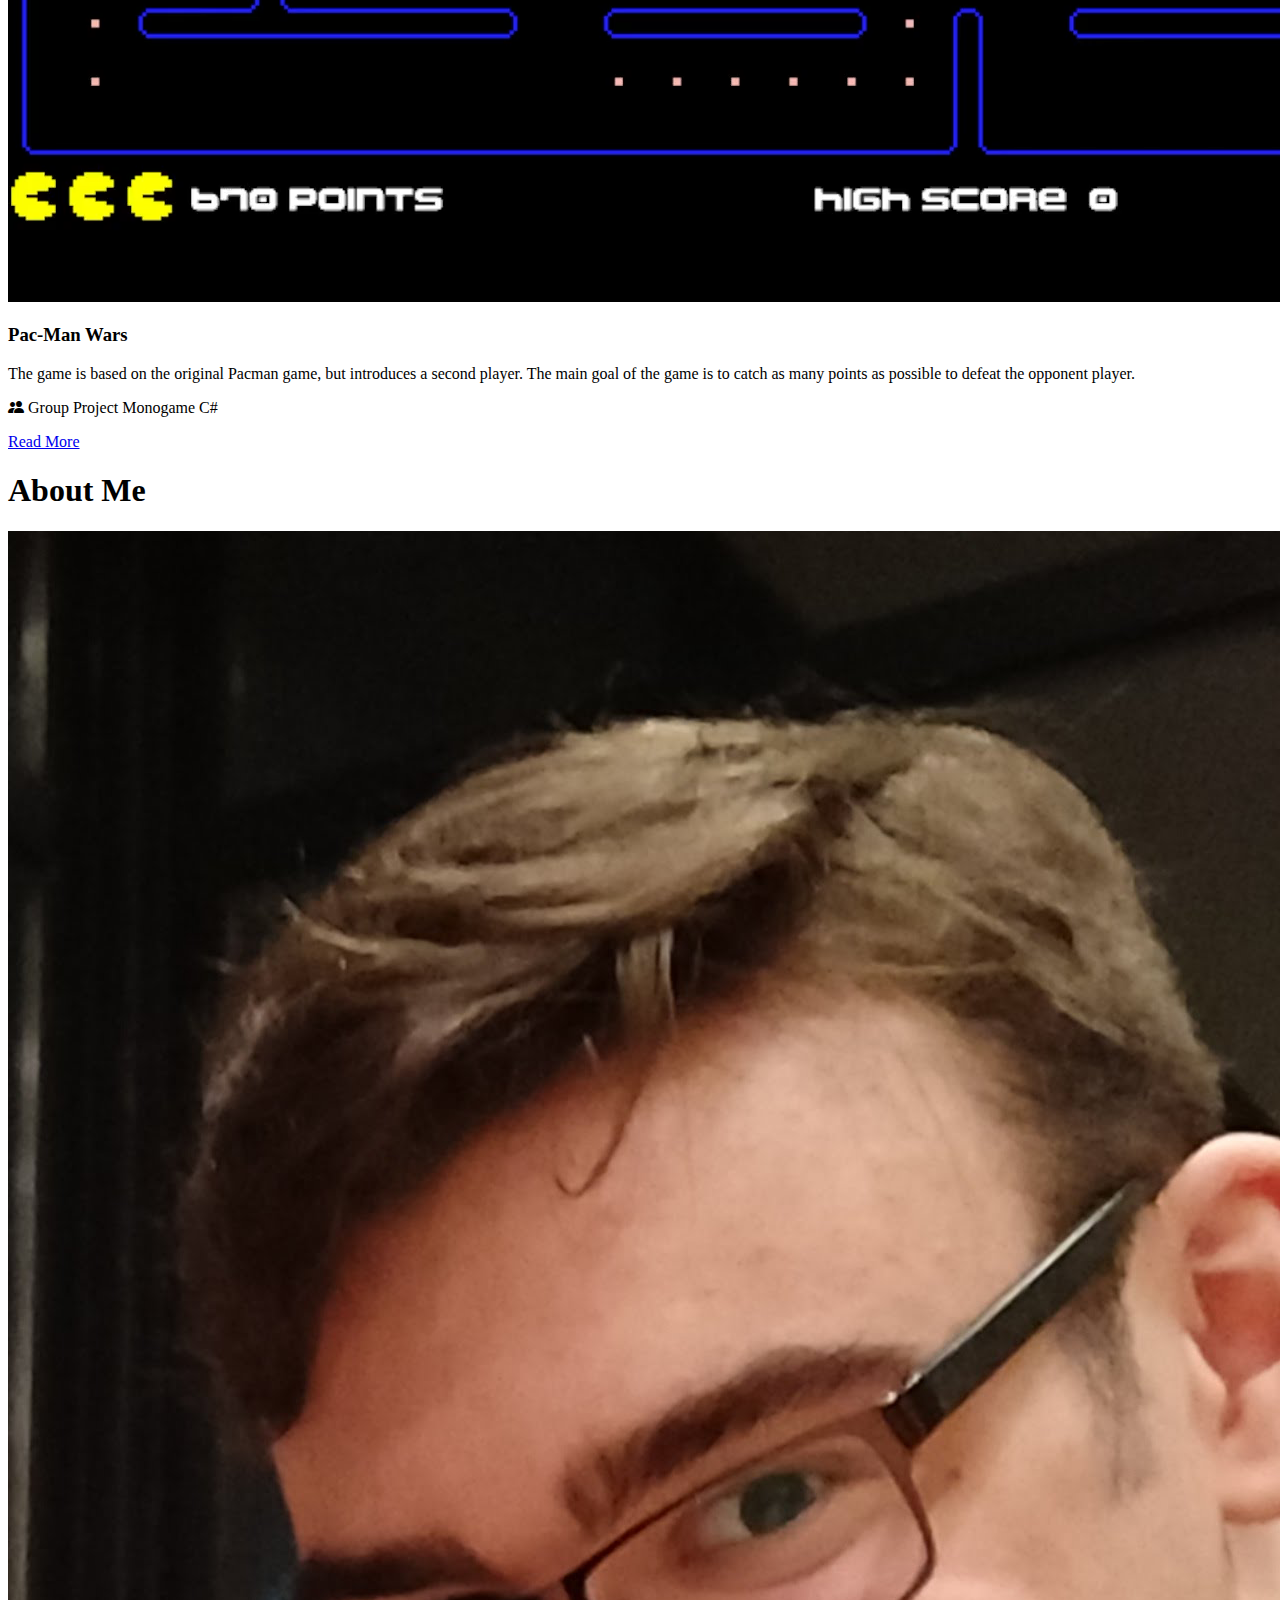
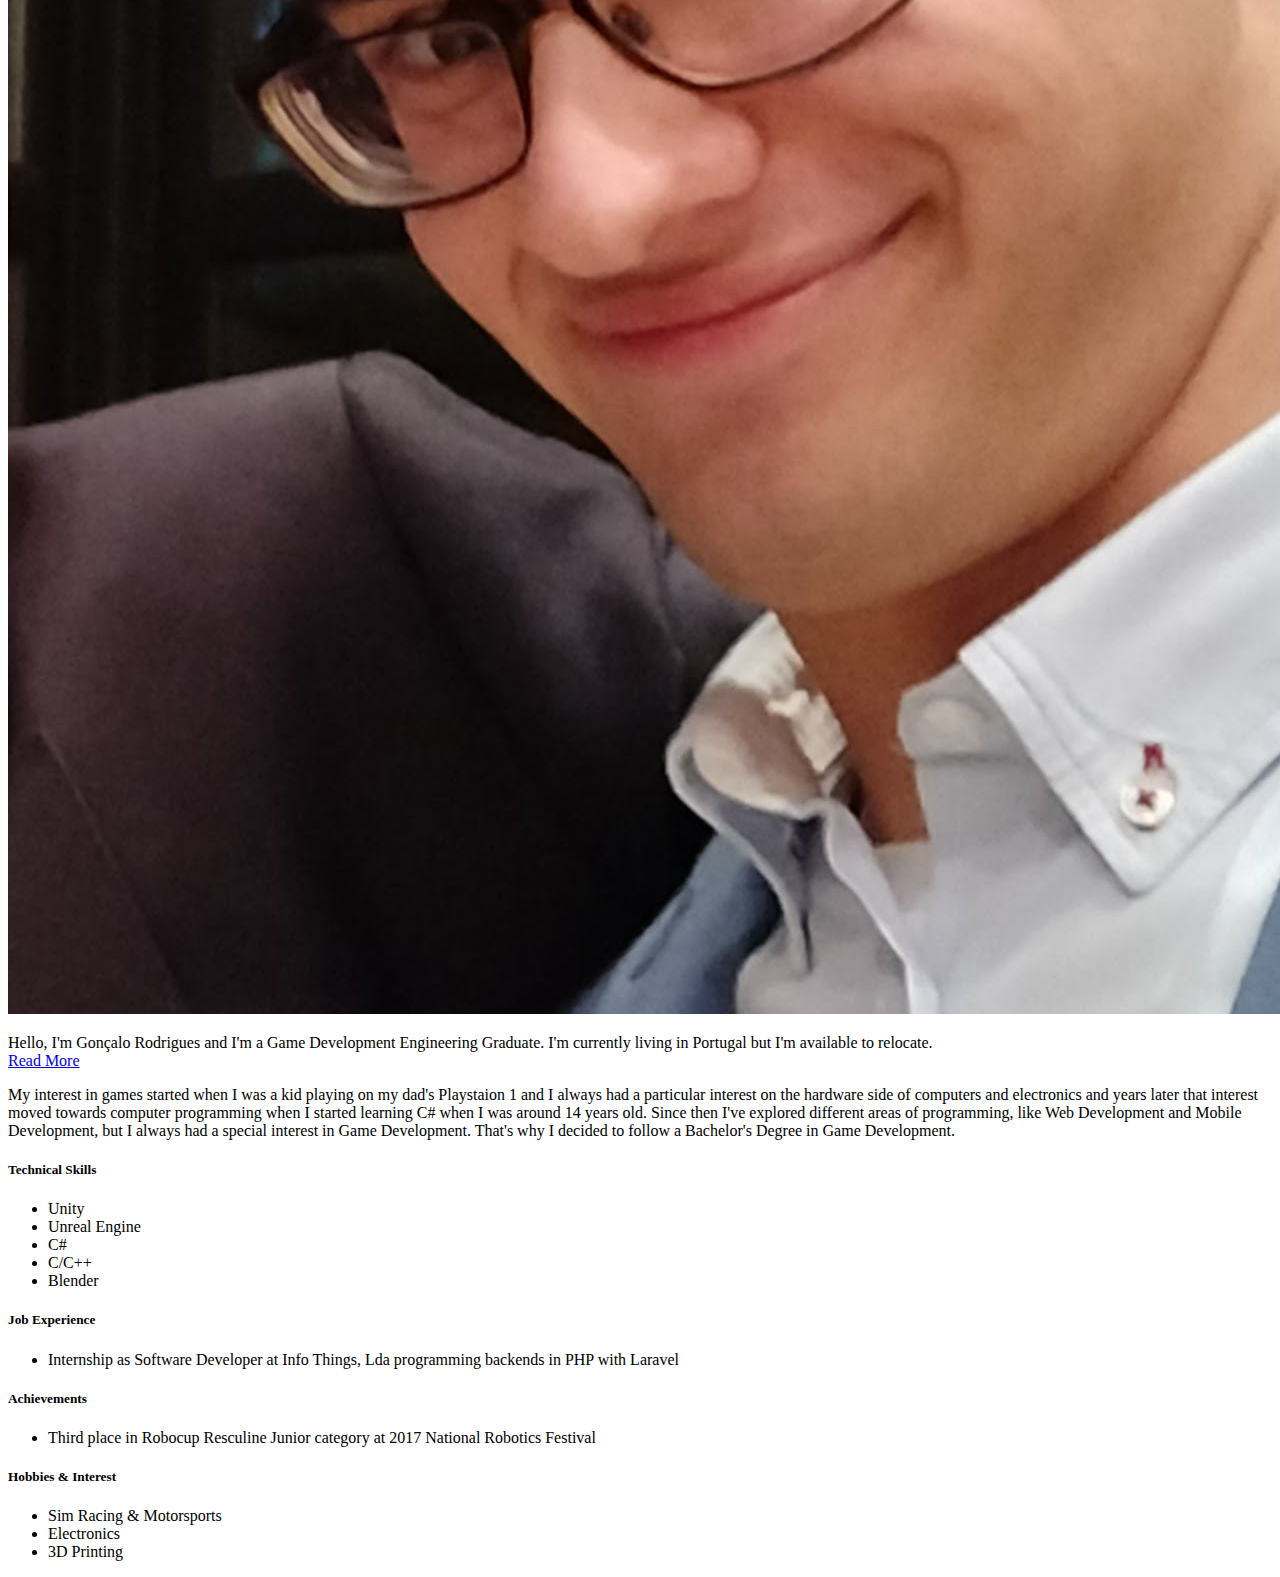
==== commit e55bf190: "Spaceships done" ====
--- a/index.html
+++ b/index.html
@@ -63,7 +63,7 @@
               <div class="row g-0">
 
                 <div class="col-md-5">
-                  <img src="res/ProjectThumbnailPlaceholder.png" class="img-fluid">
+                  <img src="res/projects/spaceships/Thumbnail.png" class="img-fluid">
                 </div>
 
                 <div class="col-md-7">
@@ -255,7 +255,7 @@
         <div class="row justify-content-center">
 
           <div class="col-6 col-md-2">
-            <img src="res/ProfilePicPlaceholder.png" class="img-fluid">
+            <img src="res/ProfilePic.png" class="img-fluid">
           </div>
 
           <div class="col-11 col-md-10 mt-5 mt-md-0">
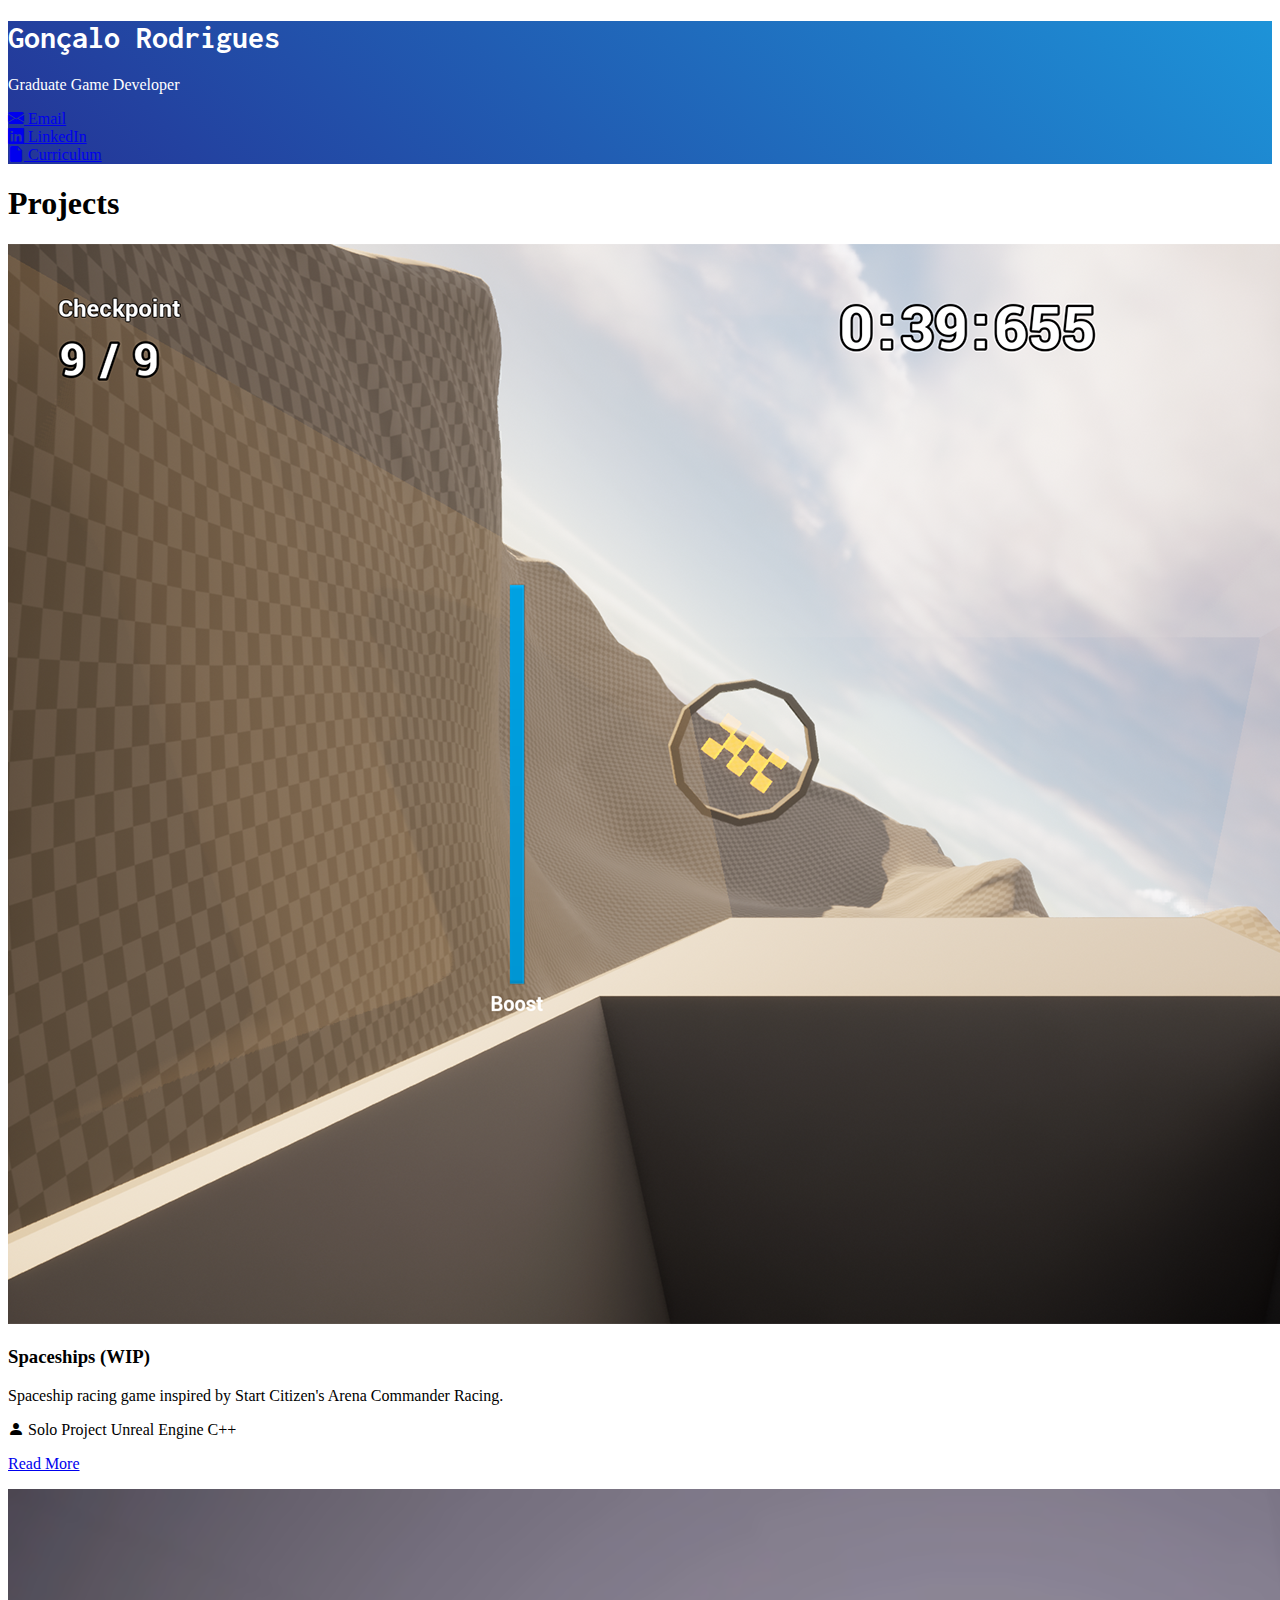
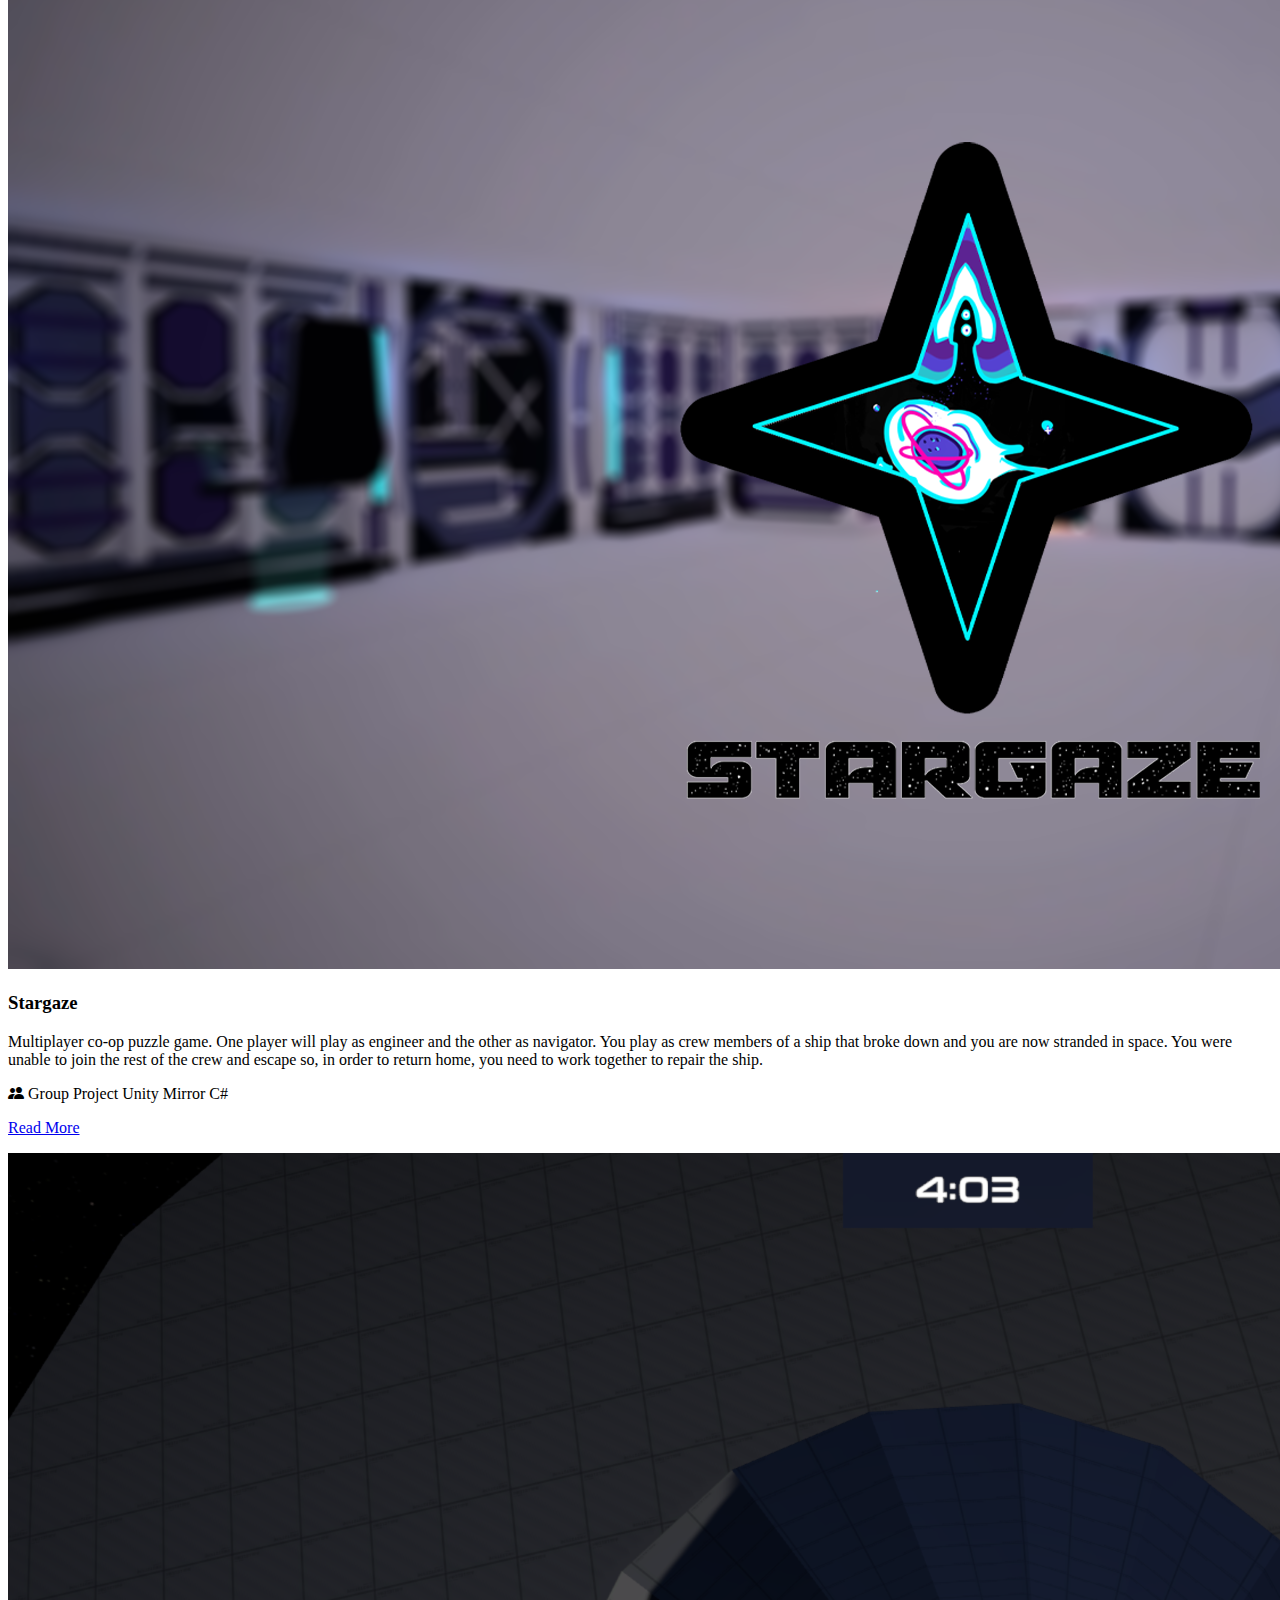
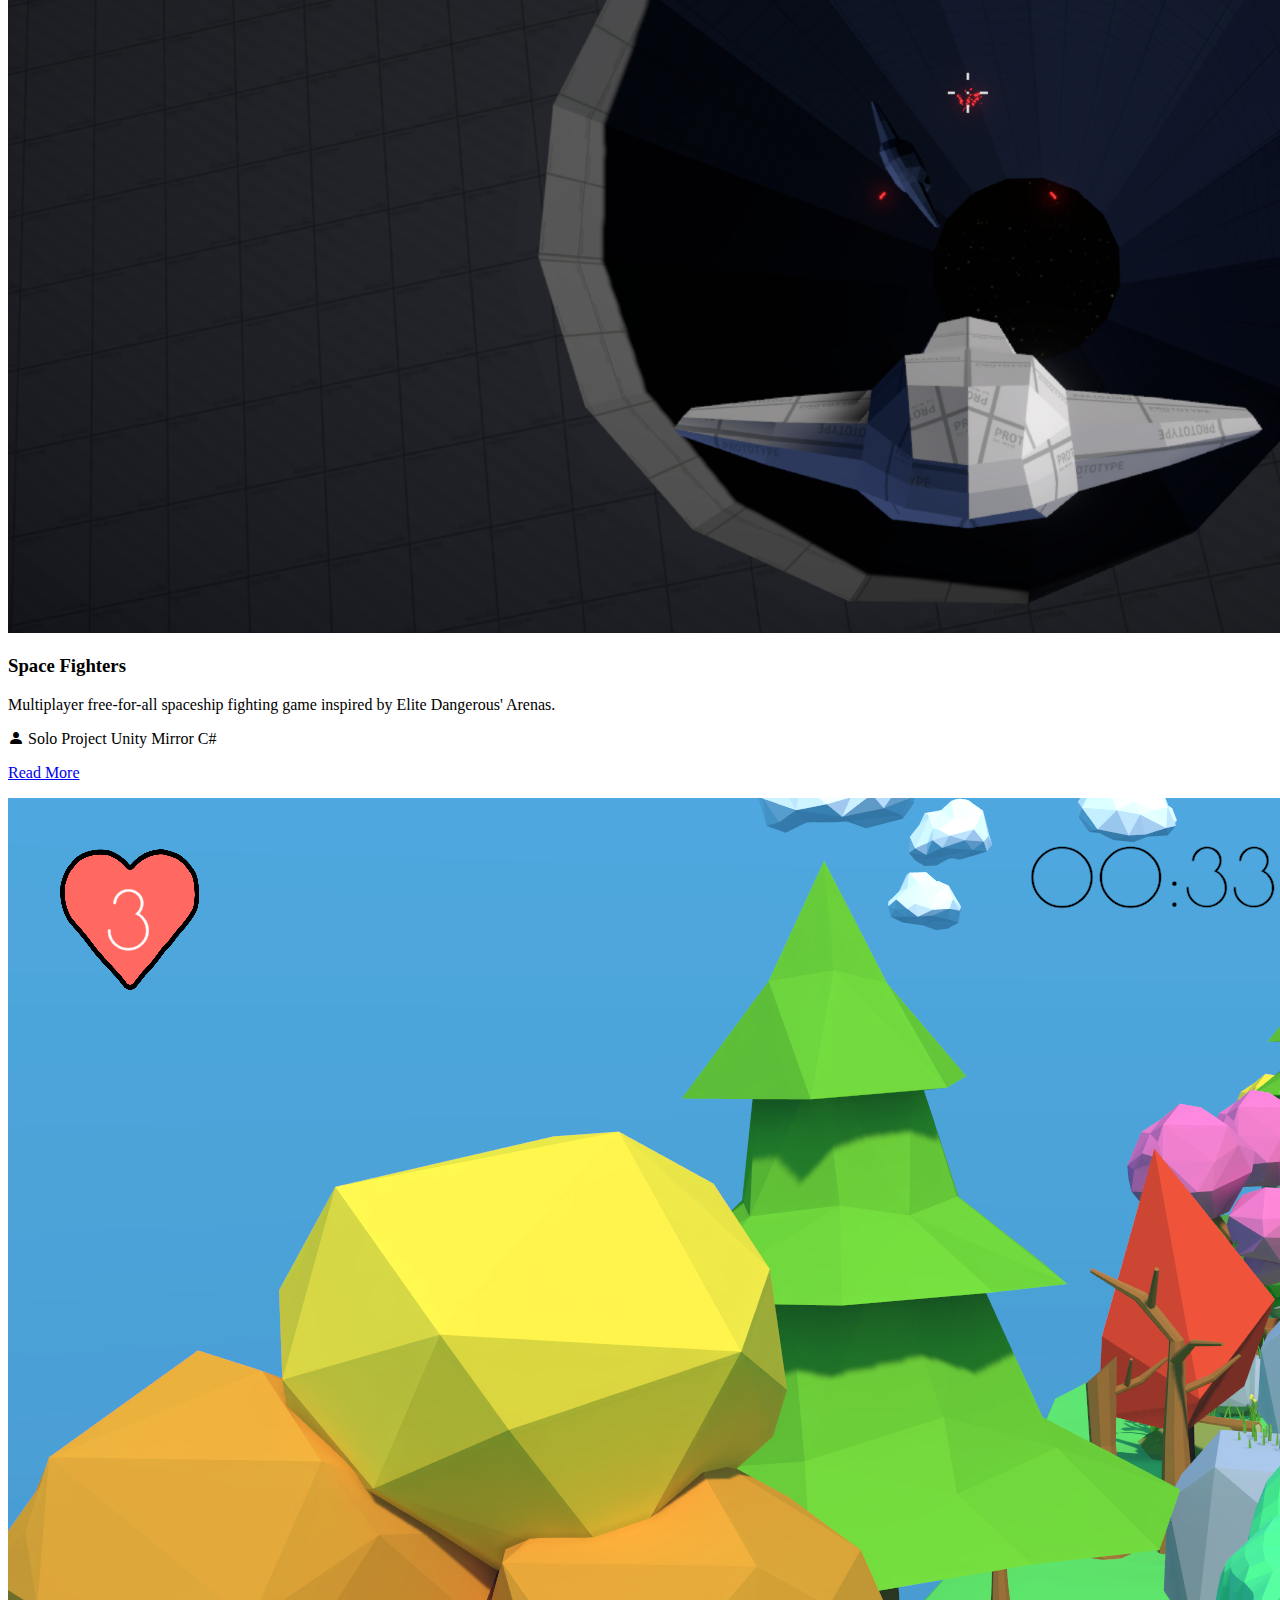
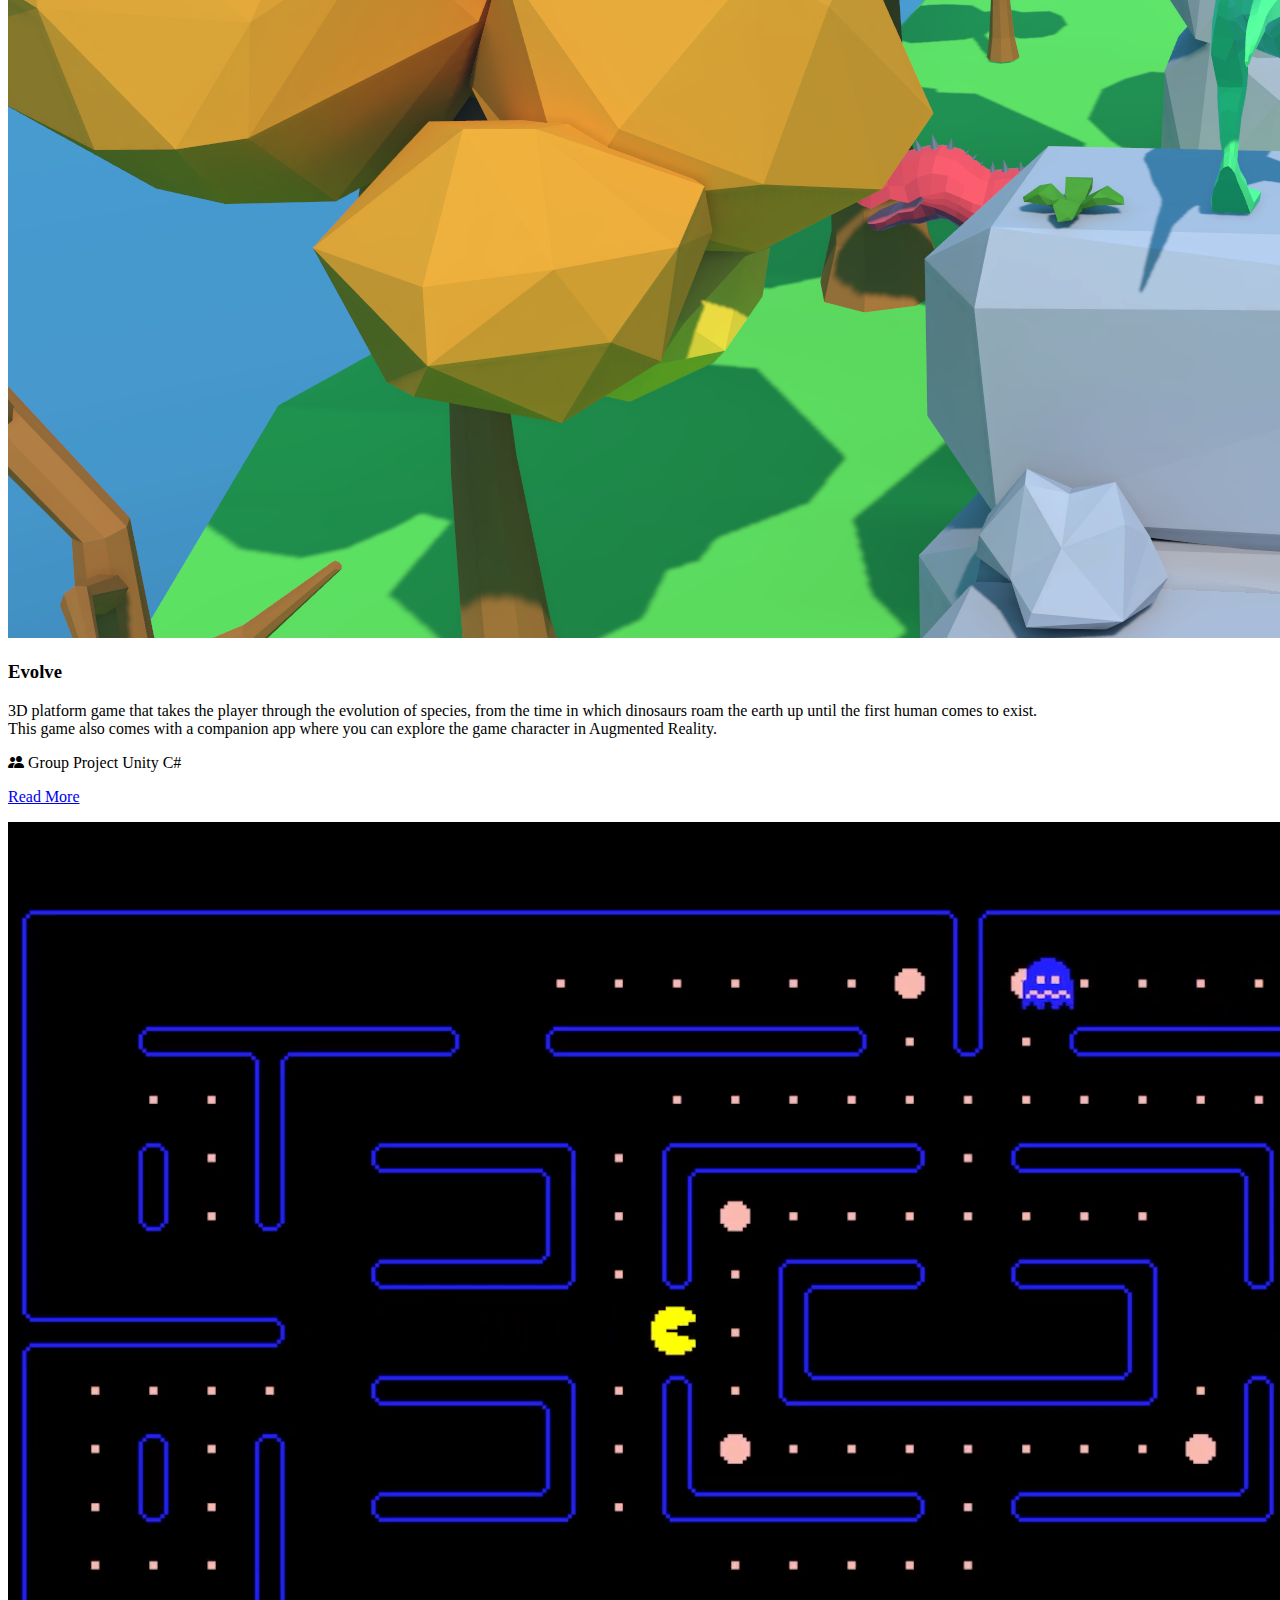
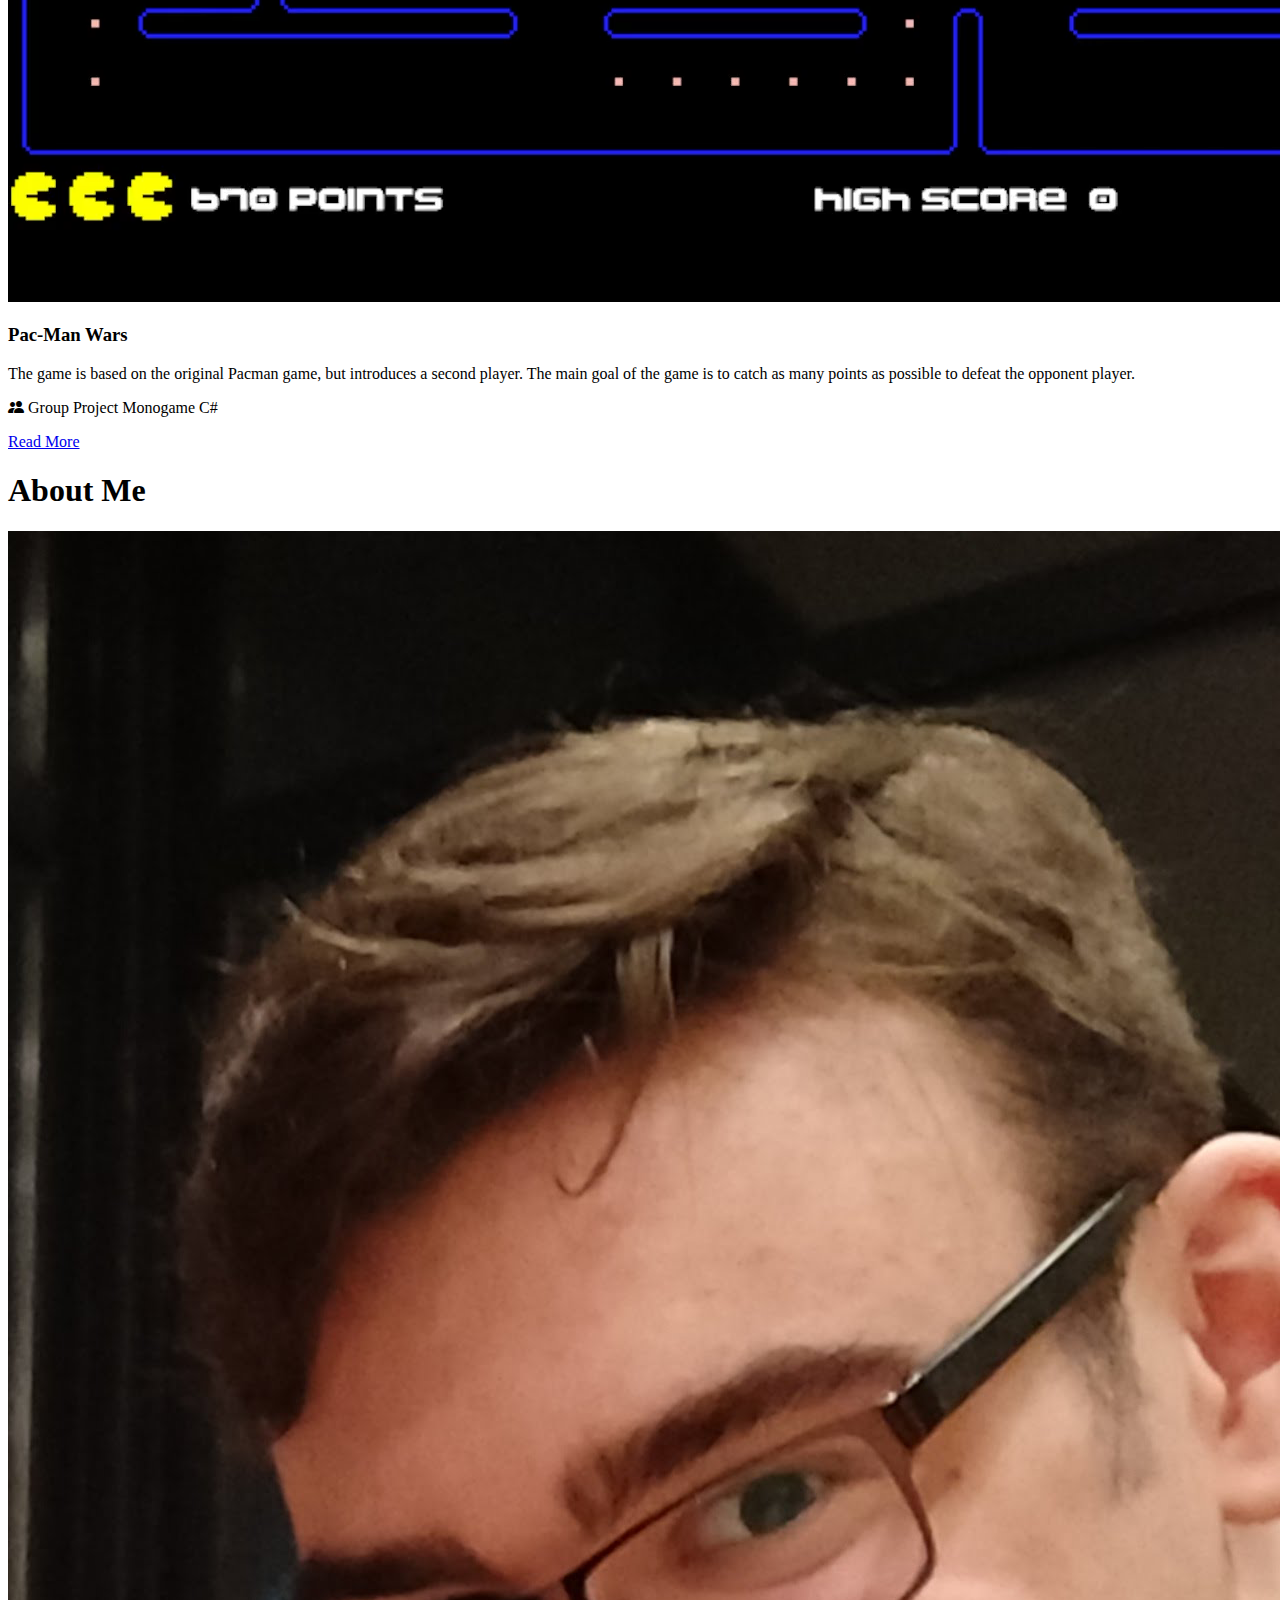
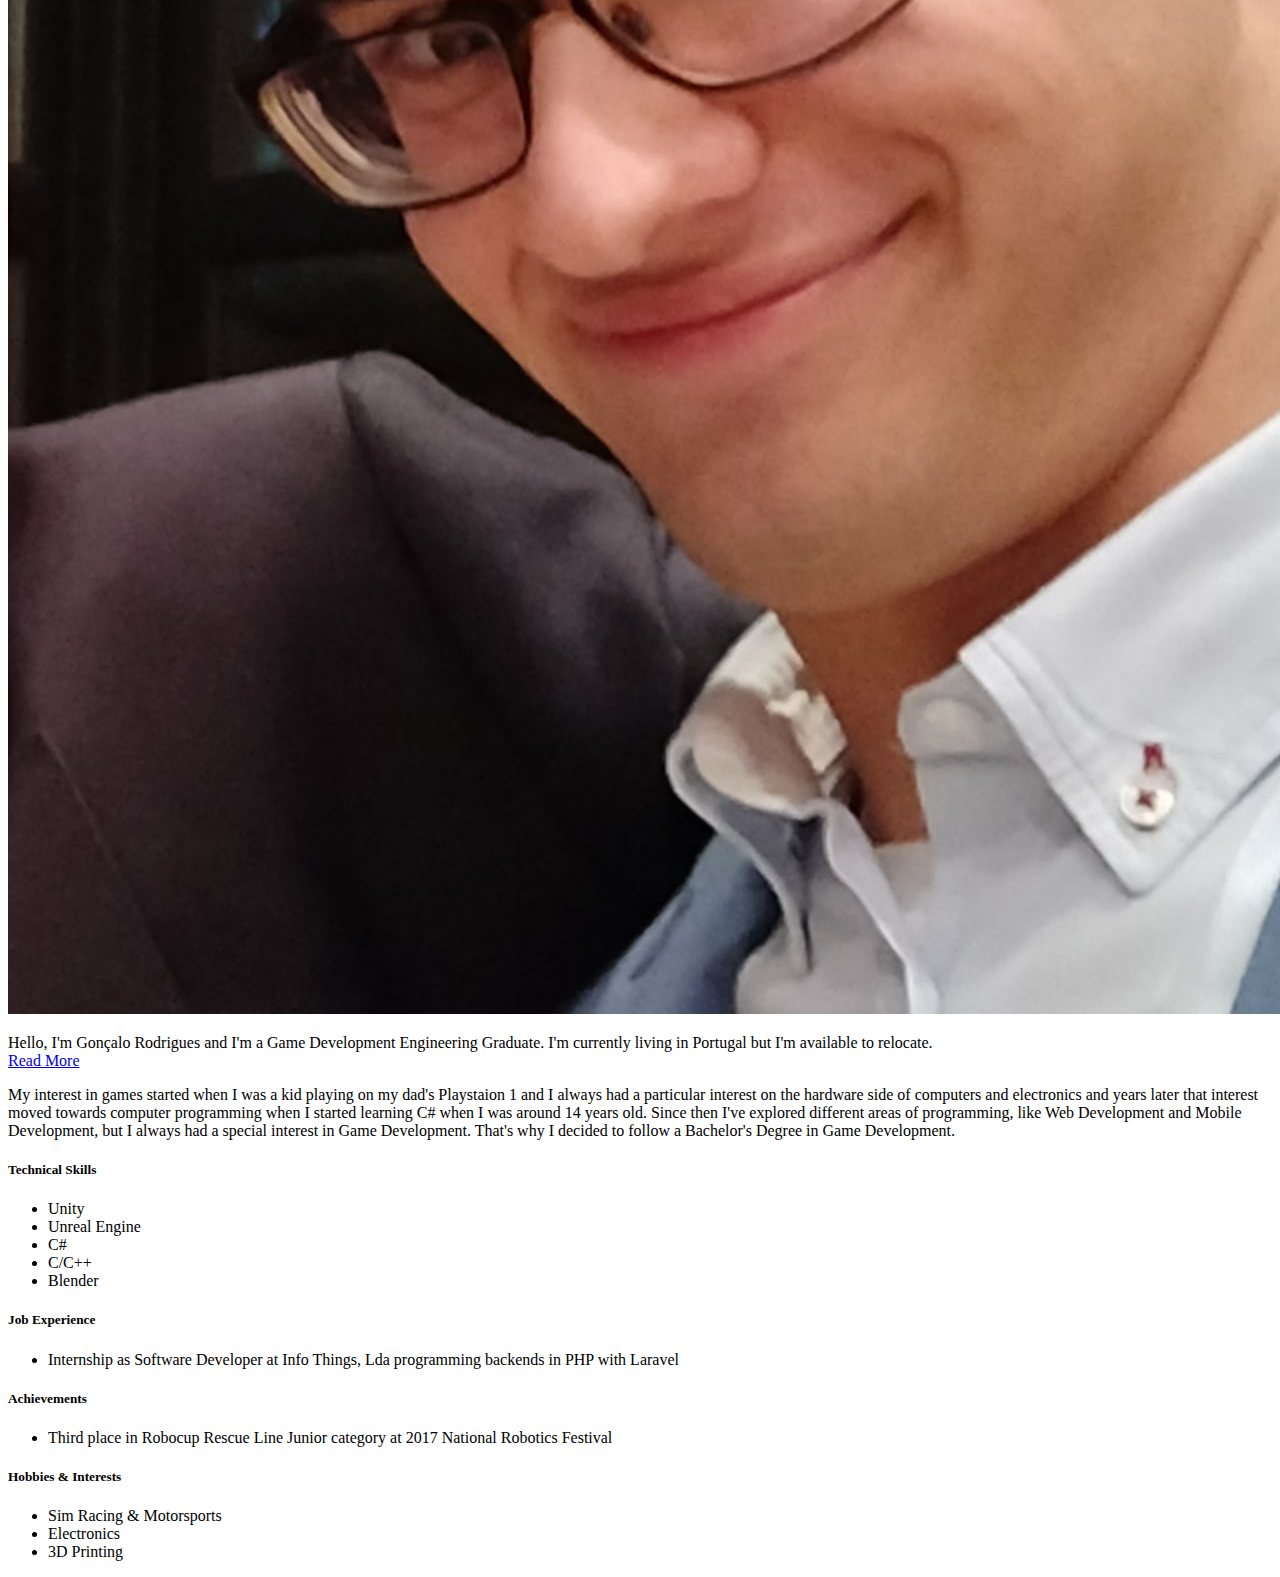
==== commit f0922040: "Fixed some errors" ====
--- a/index.html
+++ b/index.html
@@ -299,11 +299,11 @@
             <h5>Achievements</h5>
 
             <ul>
-              <li>Third place in Robocup Resculine Junior category at 2017 National Robotics Festival</li>
+              <li>Third place in Robocup Rescue Line Junior category at 2017 National Robotics Festival</li>
             </ul>
 
 
-            <h5>Hobbies & Interest</h5>
+            <h5>Hobbies & Interests</h5>
 
             <ul>
               <li>Sim Racing & Motorsports</li>
